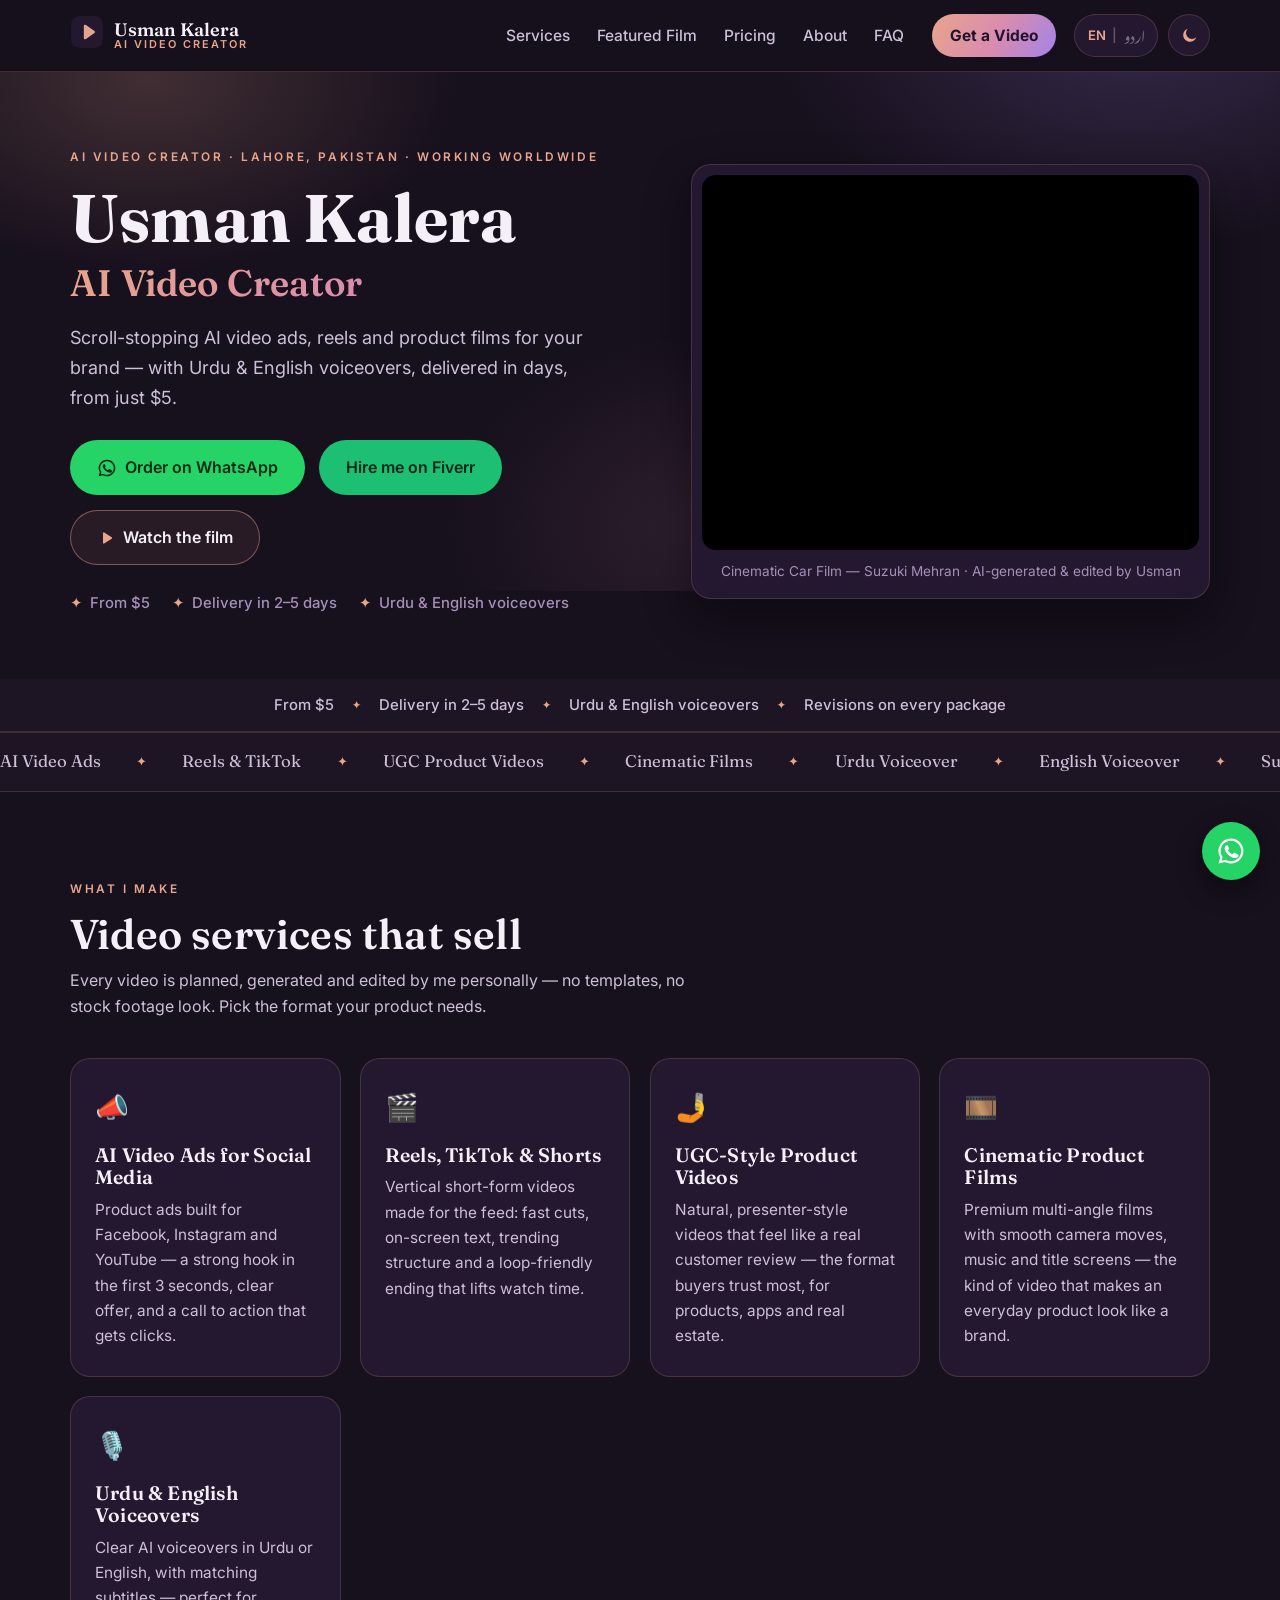
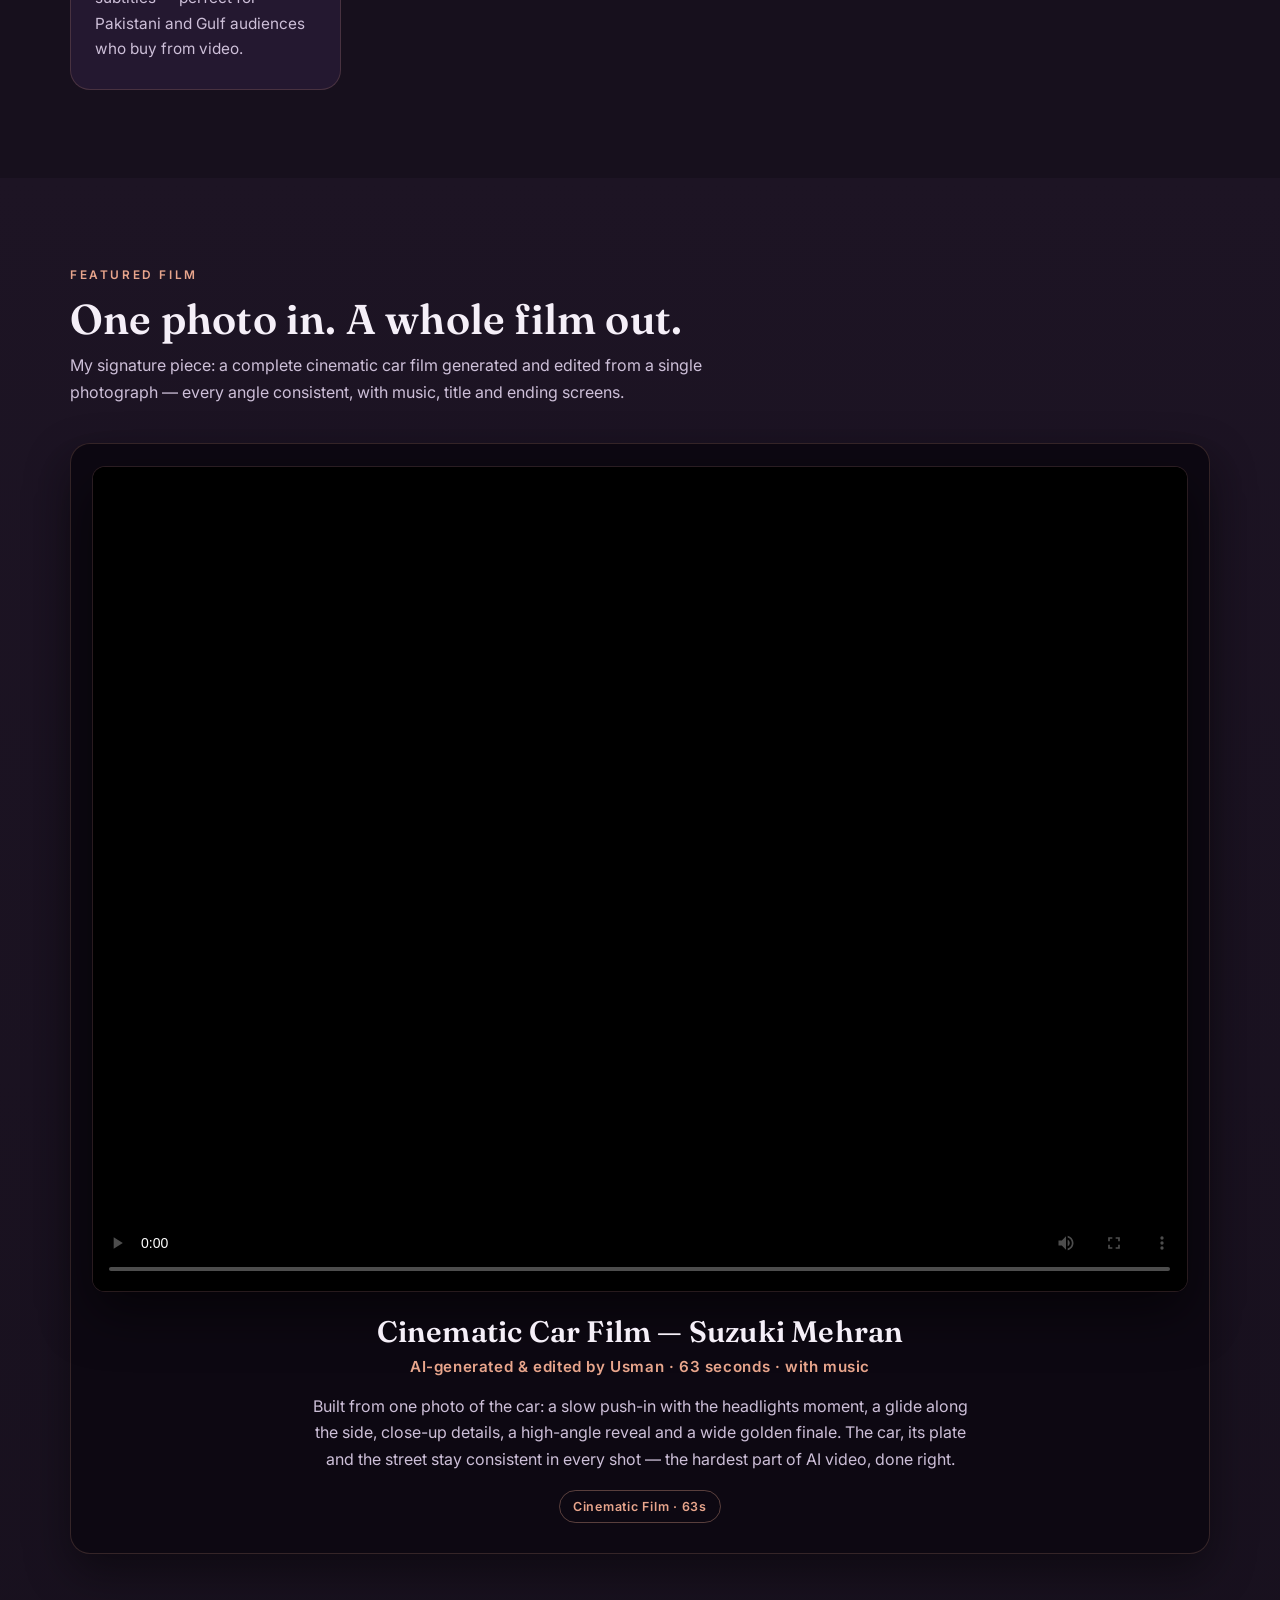
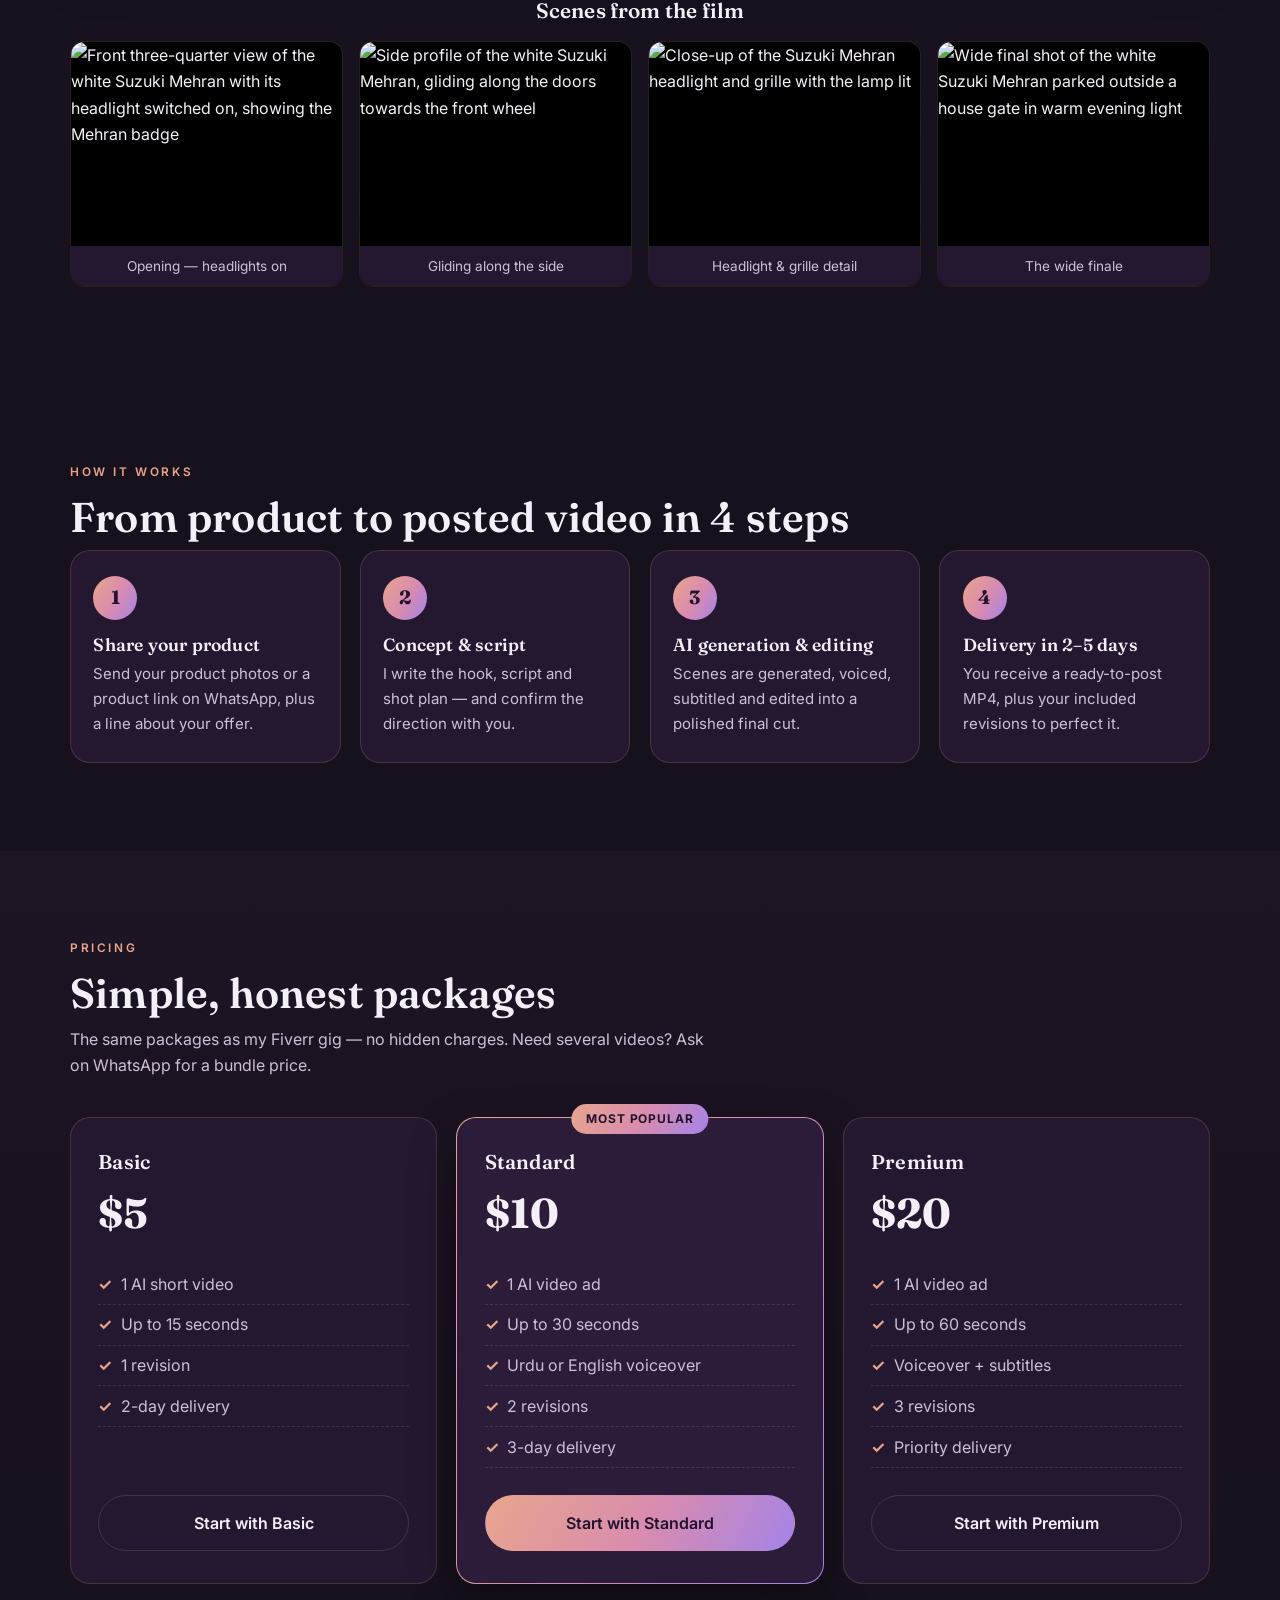
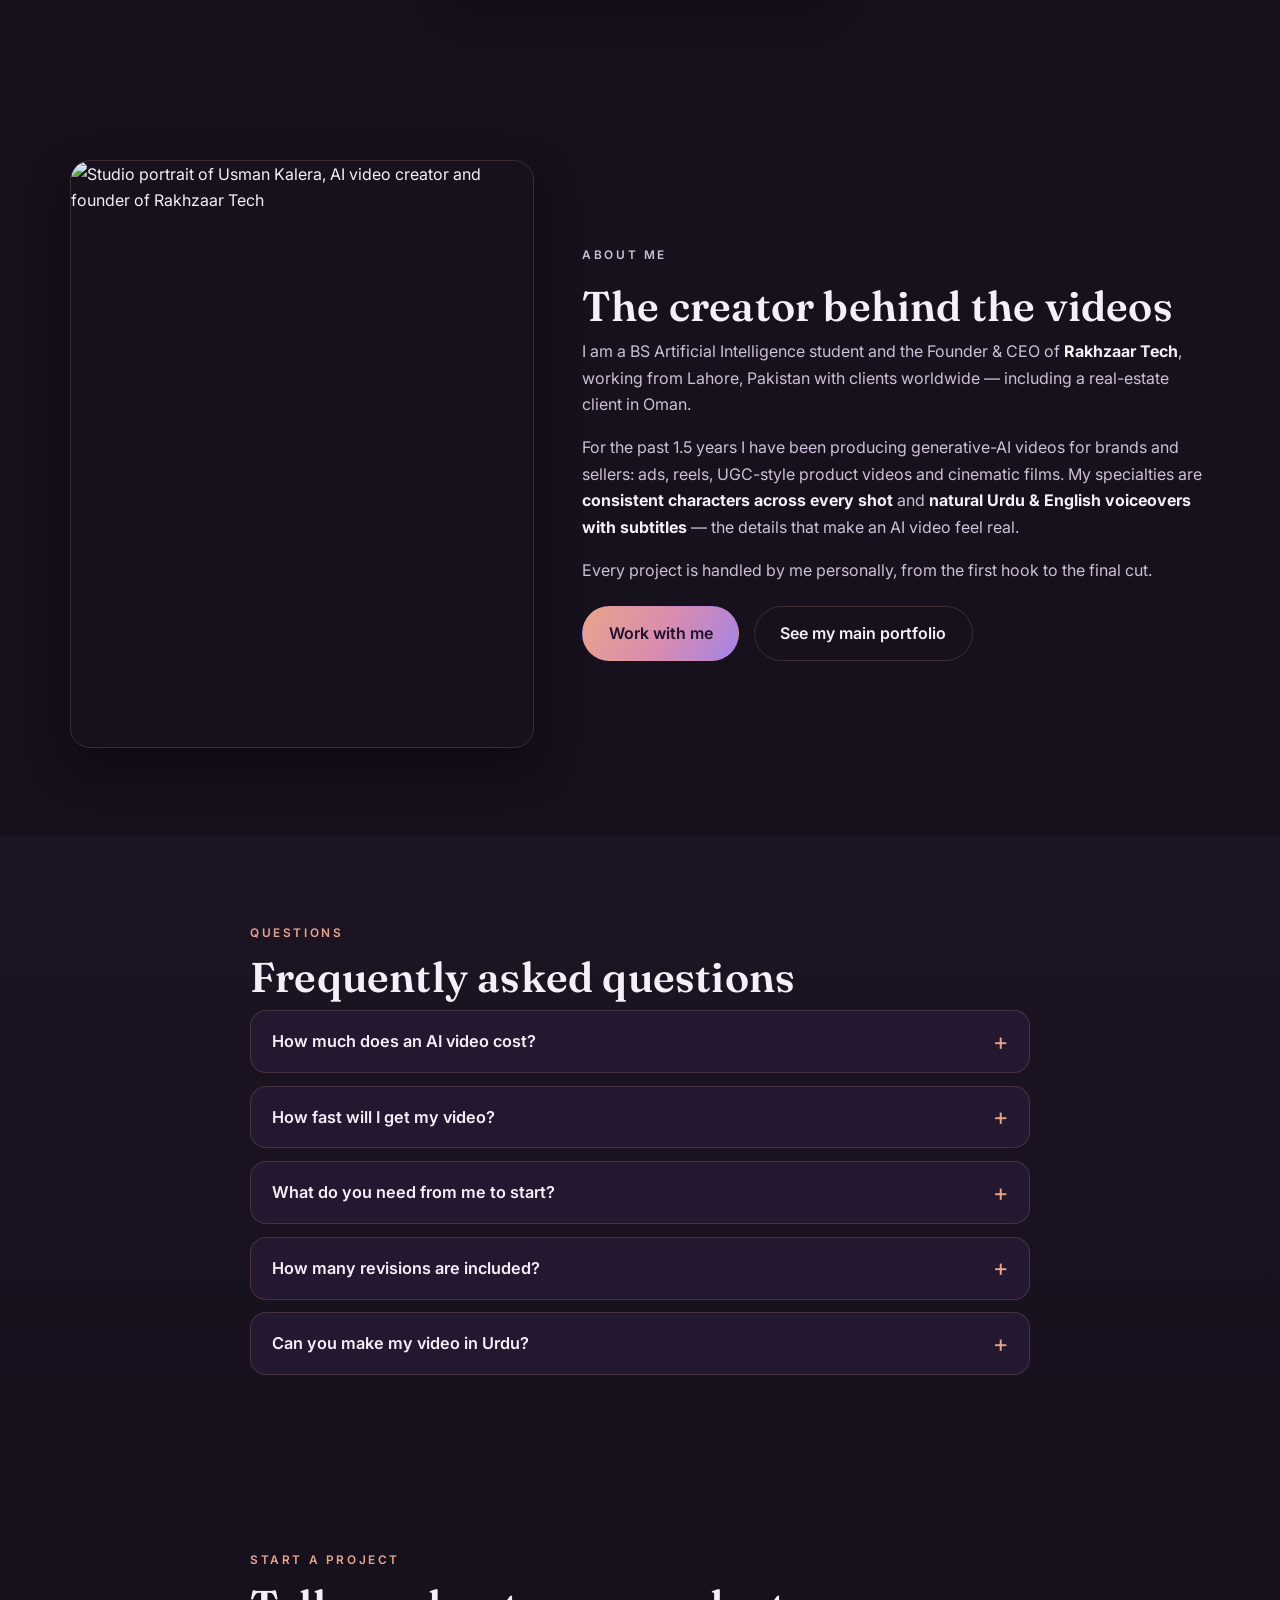
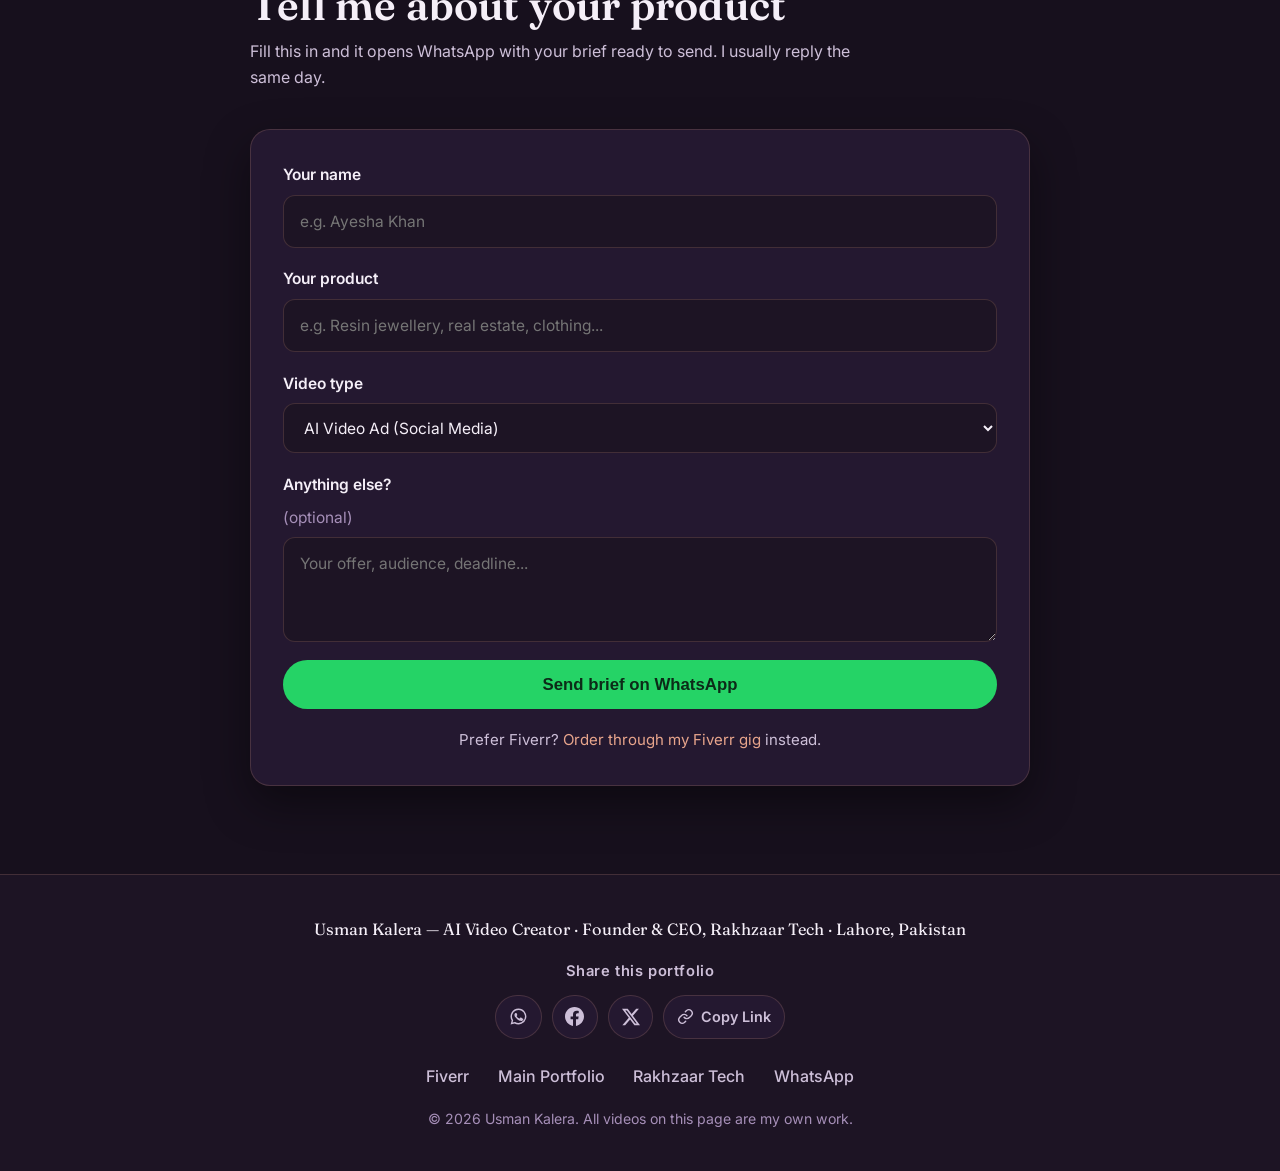
==== index.html @ 188058d2 "Upgrade: Urdu toggle, light theme, lightbox, WebP, share row" ====
<!DOCTYPE html>
<html lang="en">
<head>
<meta charset="UTF-8">
<meta name="viewport" content="width=device-width, initial-scale=1.0">
<title>Usman Kalera — AI Video Creator | AI Video Ads, Reels &amp; UGC</title>
<meta name="description" content="AI video ads, reels &amp; UGC videos by Usman Kalera — cinematic product films with Urdu &amp; English voiceovers and subtitles. From $5, delivered in 2–5 days.">
<meta name="keywords" content="AI video creator, AI video ads, AI reels, TikTok video ads, UGC product videos, cinematic product film, Urdu voiceover, English voiceover, AI video editor, Fiverr AI video, Usman Kalera, Rakhzaar Tech">
<meta name="author" content="Usman Kalera">
<meta name="robots" content="index, follow">
<link rel="canonical" href="https://usmankalera-dev.github.io/ai-video-creator/">
<link rel="alternate" hreflang="en" href="https://usmankalera-dev.github.io/ai-video-creator/">
<link rel="alternate" hreflang="ur" href="https://usmankalera-dev.github.io/ai-video-creator/">
<link rel="alternate" hreflang="x-default" href="https://usmankalera-dev.github.io/ai-video-creator/">
<meta name="theme-color" id="themeColor" content="#17101d">
<link rel="icon" type="image/svg+xml" href="favicon.svg">
<!-- Open Graph -->
<meta property="og:type" content="website">
<meta property="og:site_name" content="Usman Kalera — AI Video Creator">
<meta property="og:title" content="Usman Kalera — AI Video Creator | AI Video Ads, Reels &amp; UGC">
<meta property="og:description" content="Cinematic AI video ads, reels &amp; UGC product videos with Urdu &amp; English voiceovers. From $5, delivered in 2–5 days.">
<meta property="og:url" content="https://usmankalera-dev.github.io/ai-video-creator/">
<meta property="og:image" content="https://usmankalera-dev.github.io/ai-video-creator/assets/images/og-image.jpg">
<meta property="og:image:width" content="1200">
<meta property="og:image:height" content="630">
<meta property="og:image:alt" content="White Suzuki Mehran with headlights on — still from a cinematic AI car film by Usman Kalera">
<!-- Twitter -->
<meta name="twitter:card" content="summary_large_image">
<meta name="twitter:title" content="Usman Kalera — AI Video Creator | AI Video Ads, Reels &amp; UGC">
<meta name="twitter:description" content="Cinematic AI video ads, reels &amp; UGC product videos with Urdu &amp; English voiceovers. From $5, delivered in 2–5 days.">
<meta name="twitter:image" content="https://usmankalera-dev.github.io/ai-video-creator/assets/images/og-image.jpg">
<meta name="twitter:image:alt" content="White Suzuki Mehran with headlights on — still from a cinematic AI car film by Usman Kalera">
<!-- Fonts -->
<link rel="preconnect" href="https://fonts.googleapis.com">
<link rel="preconnect" href="https://fonts.gstatic.com" crossorigin>
<link href="https://fonts.googleapis.com/css2?family=Fraunces:opsz,wght@9..144,500;9..144,600;9..144,700&family=Inter:wght@400;500;600;700&family=Noto+Nastaliq+Urdu:wght@400;500;600;700&display=swap" rel="stylesheet">
<link rel="stylesheet" href="style.css">
<script>(function(){try{var t=localStorage.getItem('uk-theme');if(t)document.documentElement.setAttribute('data-theme',t);var l=localStorage.getItem('uk-lang');if(l==='ur'){document.documentElement.setAttribute('lang','ur');document.documentElement.setAttribute('dir','rtl');}}catch(e){}})();</script>
<script type="application/ld+json">
{
  "@context": "https://schema.org",
  "@graph": [
    {
      "@type": "Person",
      "@id": "https://usmankalera-dev.github.io/ai-video-creator/#person",
      "name": "Usman Kalera",
      "jobTitle": "AI Video Creator",
      "url": "https://usmankalera-dev.github.io/ai-video-creator/",
      "image": "https://usmankalera-dev.github.io/ai-video-creator/assets/images/usman-kalera.jpg",
      "description": "AI video creator and Founder & CEO of Rakhzaar Tech, based in Lahore, Pakistan. Creates AI video ads, reels, UGC product videos and cinematic product films with Urdu and English voiceovers.",
      "address": { "@type": "PostalAddress", "addressLocality": "Lahore", "addressCountry": "PK" },
      "sameAs": [
        "https://www.fiverr.com/usman0_kalera",
        "https://usmankalera-dev.github.io/portfolio/"
      ]
    },
    {
      "@type": "ProfessionalService",
      "@id": "https://usmankalera-dev.github.io/ai-video-creator/#service",
      "name": "Usman Kalera — AI Video Creator",
      "url": "https://usmankalera-dev.github.io/ai-video-creator/",
      "image": "https://usmankalera-dev.github.io/ai-video-creator/assets/images/og-image.jpg",
      "priceRange": "$5 - $20",
      "telephone": "+92-318-7579301",
      "founder": { "@id": "https://usmankalera-dev.github.io/ai-video-creator/#person" },
      "address": { "@type": "PostalAddress", "addressLocality": "Lahore", "addressCountry": "PK" },
      "areaServed": "Worldwide",
      "makesOffer": [
        {
          "@type": "Offer",
          "name": "Basic — AI Short Video (up to 15s)",
          "price": "5",
          "priceCurrency": "USD",
          "description": "1 AI short video up to 15 seconds, 1 revision, 2-day delivery.",
          "itemOffered": { "@type": "Service", "name": "AI Short Video" }
        },
        {
          "@type": "Offer",
          "name": "Standard — AI Video Ad (up to 30s)",
          "price": "10",
          "priceCurrency": "USD",
          "description": "1 AI video ad up to 30 seconds with Urdu or English voiceover, 2 revisions, 3-day delivery.",
          "itemOffered": { "@type": "Service", "name": "AI Video Ad" }
        },
        {
          "@type": "Offer",
          "name": "Premium — AI Video Ad (up to 60s)",
          "price": "20",
          "priceCurrency": "USD",
          "description": "1 AI video ad up to 60 seconds with voiceover and subtitles, 3 revisions, priority delivery.",
          "itemOffered": { "@type": "Service", "name": "AI Video Ad with Subtitles" }
        }
      ]
    },
    {
      "@type": "FAQPage",
      "@id": "https://usmankalera-dev.github.io/ai-video-creator/#faq",
      "mainEntity": [
        {
          "@type": "Question",
          "name": "How much does an AI video cost?",
          "acceptedAnswer": { "@type": "Answer", "text": "Prices start at $5 for a Basic short video (up to 15s). The Standard package is $10 for a video ad up to 30s with voiceover, and Premium is $20 for up to 60s with voiceover and subtitles. For longer or multiple videos, message me on WhatsApp for a custom quote." }
        },
        {
          "@type": "Question",
          "name": "How fast will I get my video?",
          "acceptedAnswer": { "@type": "Answer", "text": "Delivery takes 2–5 days depending on the package: Basic in 2 days, Standard in 3 days, and Premium with priority delivery. If you have an urgent launch date, tell me on WhatsApp and I will confirm what is possible before you order." }
        },
        {
          "@type": "Question",
          "name": "What do you need from me to start?",
          "acceptedAnswer": { "@type": "Answer", "text": "Just your product photos or a link to your product page, your logo if you have one, and a few lines about your offer and who the video is for. I handle the concept, script, voiceover and editing — you simply review and approve." }
        },
        {
          "@type": "Question",
          "name": "How many revisions are included?",
          "acceptedAnswer": { "@type": "Answer", "text": "Basic includes 1 revision, Standard includes 2 revisions and Premium includes 3 revisions. Revisions cover tweaks to visuals, on-screen text and voiceover so the final video matches your brand." }
        },
        {
          "@type": "Question",
          "name": "Can you make my video in Urdu?",
          "acceptedAnswer": { "@type": "Answer", "text": "Yes. I produce AI voiceovers in both Urdu and English, and Premium videos include subtitles. Many of my clients sell in Pakistan and the Gulf, so Urdu voiceover with English subtitles is one of my most requested combinations." }
        }
      ]
    },
    {
      "@type": "VideoObject",
      "@id": "https://usmankalera-dev.github.io/ai-video-creator/#film-video",
      "name": "Cinematic Car Film — Suzuki Mehran",
      "description": "A 63-second cinematic car film generated and edited by Usman Kalera from a single photo of a white Suzuki Mehran: consistent multi-angle shots, a headlights sequence, music, and title and ending screens.",
      "thumbnailUrl": "https://usmankalera-dev.github.io/ai-video-creator/assets/images/poster-mehran.jpg",
      "contentUrl": "https://usmankalera-dev.github.io/ai-video-creator/assets/videos/mehran-cinematic.mp4",
      "uploadDate": "2026-10-23",
      "duration": "PT1M3S",
      "inLanguage": "en",
      "creator": { "@id": "https://usmankalera-dev.github.io/ai-video-creator/#person" }
    }
  ]
}
</script>
</head>
<body>
<header class="site-header">
  <div class="container header-inner">
    <a class="brand" href="#top" aria-label="Usman Kalera — AI Video Creator, back to top" data-i18n-aria="brand_label">
      <span class="brand-mark" aria-hidden="true">
        <svg viewBox="0 0 64 64" width="34" height="34" aria-hidden="true"><rect x="2" y="2" width="60" height="60" rx="16" fill="#241830"/><path d="M26 20.5v23c0 1.8 2 2.9 3.5 2L46 34a2.4 2.4 0 0 0 0-4L29.5 18.5c-1.5-.9-3.5.2-3.5 2z" fill="#e0a58f"/></svg>
      </span>
      <span class="brand-text">Usman Kalera<small data-i18n="brand_role">AI Video Creator</small></span>
    </a>
    <div class="header-right">
      <nav class="site-nav" id="siteNav" aria-label="Main navigation" data-i18n-aria="nav_main_label">
        <a href="#services" data-i18n="nav_services">Services</a>
        <a href="#film" data-i18n="nav_film">Featured Film</a>
        <a href="#pricing" data-i18n="nav_pricing">Pricing</a>
        <a href="#about" data-i18n="nav_about">About</a>
        <a href="#faq" data-i18n="nav_faq">FAQ</a>
        <a class="nav-cta" href="#contact" data-i18n="nav_cta">Get a Video</a>
      </nav>
      <div class="hdr-actions">
        <button class="lang-toggle" id="langToggle" type="button" aria-label="Switch language / زبان تبدیل کریں">
          <span class="lang-opt is-active" data-lang-opt="en">EN</span><span class="lang-sep" aria-hidden="true">|</span><span class="lang-opt" data-lang-opt="ur">اردو</span>
        </button>
        <button class="theme-toggle" id="themeToggle" type="button" aria-label="Switch to light theme">
          <svg class="icon-moon" viewBox="0 0 24 24" width="19" height="19" aria-hidden="true" fill="currentColor"><path d="M20.6 14.2A8.5 8.5 0 1 1 9.8 3.4a7 7 0 1 0 10.8 10.8z"/></svg>
          <svg class="icon-sun" viewBox="0 0 24 24" width="19" height="19" aria-hidden="true" fill="none" stroke="currentColor" stroke-width="2" stroke-linecap="round"><circle cx="12" cy="12" r="4" fill="currentColor" stroke="none"/><path d="M12 2v2m0 16v2M2 12h2m16 0h2M4.9 4.9l1.4 1.4m11.4 11.4 1.4 1.4m0-14.2-1.4 1.4M6.3 17.7l-1.4 1.4"/></svg>
        </button>
      </div>
      <button class="nav-toggle" id="navToggle" aria-label="Open menu" aria-expanded="false" aria-controls="siteNav">
        <span></span><span></span><span></span>
      </button>
    </div>
  </div>
</header>

<main id="top">
  <!-- ============ HERO ============ -->
  <section class="hero">
    <div class="hero-glow" aria-hidden="true"></div>
    <div class="container hero-grid">
      <div class="hero-copy reveal">
        <p class="eyebrow" data-i18n="hero_eyebrow">AI Video Creator · Lahore, Pakistan · Working Worldwide</p>
        <h1>Usman Kalera <span class="h1-sub" data-i18n="hero_role">AI Video Creator</span></h1>
        <p class="value-prop" data-i18n="hero_prop">Scroll-stopping AI video ads, reels and product films for your brand — with Urdu &amp; English voiceovers, delivered in days, from just $5.</p>
        <div class="hero-ctas">
          <a class="btn btn-whatsapp" href="https://wa.me/923187579301?text=Hi%20Usman%2C%20I%20want%20an%20AI%20video%20for%20my%20product..." target="_blank" rel="noopener">
            <svg viewBox="0 0 24 24" width="20" height="20" aria-hidden="true" fill="currentColor"><path d="M12 2a10 10 0 0 0-8.6 15.1L2 22l5-1.3A10 10 0 1 0 12 2zm0 18.2a8.2 8.2 0 0 1-4.2-1.1l-.3-.2-3 .8.8-2.9-.2-.3A8.2 8.2 0 1 1 12 20.2zm4.6-6.1c-.3-.1-1.5-.7-1.7-.8-.2-.1-.4-.1-.6.1l-.8 1c-.1.2-.3.2-.5.1a6.7 6.7 0 0 1-3.3-2.9c-.3-.4 0-.5.2-.7l.5-.6c.1-.2.1-.4 0-.5l-.8-1.9c-.2-.5-.4-.4-.6-.4h-.5c-.2 0-.5.1-.7.3-.2.3-.9.9-.9 2.2s.9 2.5 1.1 2.7c.1.2 1.9 3 4.7 4.2.7.3 1.2.5 1.6.6.7.2 1.3.2 1.8.1.5-.1 1.5-.6 1.8-1.2.2-.6.2-1.1.1-1.2 0-.1-.2-.2-.5-.3z"/></svg>
            <span data-i18n="btn_whatsapp">Order on WhatsApp</span>
          </a>
          <a class="btn btn-fiverr" href="https://www.fiverr.com/usman0_kalera" target="_blank" rel="noopener" data-i18n="btn_fiverr">Hire me on Fiverr</a>
          <a class="btn btn-watch" href="#film">
            <svg viewBox="0 0 24 24" width="18" height="18" aria-hidden="true" fill="currentColor"><path d="M8 5.5v13c0 .8.9 1.3 1.6.9l10-6.5c.6-.4.6-1.4 0-1.8l-10-6.5c-.7-.4-1.6.1-1.6.9z"/></svg>
            <span data-i18n="btn_watch">Watch the film</span>
          </a>
        </div>
        <ul class="hero-points">
          <li data-i18n="hero_point1">From $5</li>
          <li data-i18n="hero_point2">Delivery in 2–5 days</li>
          <li data-i18n="hero_point3">Urdu &amp; English voiceovers</li>
        </ul>
      </div>
      <figure class="hero-media reveal">
        <video class="hero-video" autoplay muted loop playsinline preload="metadata"
               poster="assets/images/poster-mehran.jpg"
               src="assets/videos/mehran-cinematic.mp4"
               aria-label="Cinematic AI film of a white Suzuki Mehran by Usman Kalera" data-i18n-aria="hero_video_label"></video>
        <figcaption data-i18n="hero_caption">Cinematic Car Film — Suzuki Mehran · AI-generated &amp; edited by Usman</figcaption>
      </figure>
    </div>
  </section>

  <!-- ============ TRUST STRIP ============ -->
  <div class="trust-strip" aria-label="Good to know" data-i18n-aria="trust_label">
    <div class="container trust-inner">
      <span data-i18n="trust_1">From $5</span><span class="dot" aria-hidden="true">✦</span>
      <span data-i18n="trust_2">Delivery in 2–5 days</span><span class="dot" aria-hidden="true">✦</span>
      <span data-i18n="trust_3">Urdu &amp; English voiceovers</span><span class="dot" aria-hidden="true">✦</span>
      <span data-i18n="trust_4">Revisions on every package</span>
    </div>
  </div>

  <!-- ============ MARQUEE ============ -->
  <div class="marquee" aria-label="Skills" data-i18n-aria="marquee_label">
    <div class="marquee-track">
      <span data-i18n="mq_ads">AI Video Ads</span><span class="dot" aria-hidden="true">✦</span>
      <span data-i18n="mq_reels">Reels &amp; TikTok</span><span class="dot" aria-hidden="true">✦</span>
      <span data-i18n="mq_ugc">UGC Product Videos</span><span class="dot" aria-hidden="true">✦</span>
      <span data-i18n="mq_films">Cinematic Films</span><span class="dot" aria-hidden="true">✦</span>
      <span data-i18n="mq_urdu">Urdu Voiceover</span><span class="dot" aria-hidden="true">✦</span>
      <span data-i18n="mq_english">English Voiceover</span><span class="dot" aria-hidden="true">✦</span>
      <span data-i18n="mq_subs">Subtitles</span><span class="dot" aria-hidden="true">✦</span>
      <span data-i18n="mq_chars">Consistent Characters</span><span class="dot" aria-hidden="true">✦</span>
      <span aria-hidden="true">AI Video Ads</span><span class="dot" aria-hidden="true">✦</span>
      <span aria-hidden="true">Reels &amp; TikTok</span><span class="dot" aria-hidden="true">✦</span>
      <span aria-hidden="true">UGC Product Videos</span><span class="dot" aria-hidden="true">✦</span>
      <span aria-hidden="true">Cinematic Films</span><span class="dot" aria-hidden="true">✦</span>
      <span aria-hidden="true">Urdu Voiceover</span><span class="dot" aria-hidden="true">✦</span>
      <span aria-hidden="true">English Voiceover</span><span class="dot" aria-hidden="true">✦</span>
      <span aria-hidden="true">Subtitles</span><span class="dot" aria-hidden="true">✦</span>
      <span aria-hidden="true">Consistent Characters</span><span class="dot" aria-hidden="true">✦</span>
    </div>
  </div>

  <!-- ============ SERVICES ============ -->
  <section class="section" id="services">
    <div class="container">
      <p class="eyebrow reveal" data-i18n="svc_eyebrow">What I make</p>
      <h2 class="reveal" data-i18n="svc_h2">Video services that sell</h2>
      <p class="section-lead reveal" data-i18n="svc_lead">Every video is planned, generated and edited by me personally — no templates, no stock footage look. Pick the format your product needs.</p>
      <div class="cards services-grid">
        <article class="card reveal">
          <div class="card-icon" aria-hidden="true">📣</div>
          <h3 data-i18n="svc1_t">AI Video Ads for Social Media</h3>
          <p data-i18n="svc1_p">Product ads built for Facebook, Instagram and YouTube — a strong hook in the first 3 seconds, clear offer, and a call to action that gets clicks.</p>
        </article>
        <article class="card reveal">
          <div class="card-icon" aria-hidden="true">🎬</div>
          <h3 data-i18n="svc2_t">Reels, TikTok &amp; Shorts</h3>
          <p data-i18n="svc2_p">Vertical short-form videos made for the feed: fast cuts, on-screen text, trending structure and a loop-friendly ending that lifts watch time.</p>
        </article>
        <article class="card reveal">
          <div class="card-icon" aria-hidden="true">🤳</div>
          <h3 data-i18n="svc3_t">UGC-Style Product Videos</h3>
          <p data-i18n="svc3_p">Natural, presenter-style videos that feel like a real customer review — the format buyers trust most, for products, apps and real estate.</p>
        </article>
        <article class="card reveal">
          <div class="card-icon" aria-hidden="true">🎞️</div>
          <h3 data-i18n="svc4_t">Cinematic Product Films</h3>
          <p data-i18n="svc4_p">Premium multi-angle films with smooth camera moves, music and title screens — the kind of video that makes an everyday product look like a brand.</p>
        </article>
        <article class="card reveal">
          <div class="card-icon" aria-hidden="true">🎙️</div>
          <h3 data-i18n="svc5_t">Urdu &amp; English Voiceovers</h3>
          <p data-i18n="svc5_p">Clear AI voiceovers in Urdu or English, with matching subtitles — perfect for Pakistani and Gulf audiences who buy from video.</p>
        </article>
      </div>
    </div>
  </section>

  <!-- ============ FEATURED FILM ============ -->
  <section class="section section-alt" id="film">
    <div class="container">
      <p class="eyebrow reveal" data-i18n="film_eyebrow">Featured film</p>
      <h2 class="reveal" data-i18n="film_h2">One photo in. A whole film out.</h2>
      <p class="section-lead reveal" data-i18n="film_lead">My signature piece: a complete cinematic car film generated and edited from a single photograph — every angle consistent, with music, title and ending screens.</p>

      <article class="film-card reveal">
        <div class="film-player">
          <video class="film-video" preload="metadata" playsinline controls
                 poster="assets/images/poster-mehran.jpg"
                 src="assets/videos/mehran-cinematic.mp4"
                 aria-label="Cinematic car film of a Suzuki Mehran, 63 seconds" data-i18n-aria="film_video_label"></video>
        </div>
        <div class="film-meta">
          <h3 data-i18n="film_title">Cinematic Car Film — Suzuki Mehran</h3>
          <p class="film-caption" data-i18n="film_caption">AI-generated &amp; edited by Usman · 63 seconds · with music</p>
          <p data-i18n="film_desc">Built from one photo of the car: a slow push-in with the headlights moment, a glide along the side, close-up details, a high-angle reveal and a wide golden finale. The car, its plate and the street stay consistent in every shot — the hardest part of AI video, done right.</p>
          <span class="tag" data-i18n="film_tag">Cinematic Film · 63s</span>
        </div>
      </article>

      <h3 class="strip-title reveal" data-i18n="strip_title">Scenes from the film</h3>
      <div class="film-strip reveal">
        <figure class="strip-item" tabindex="0" role="button" data-index="0" aria-haspopup="dialog">
          <picture><source srcset="assets/images/strip-1.webp" type="image/webp"><img src="assets/images/strip-1.jpg" alt="Front three-quarter view of the white Suzuki Mehran with its headlight switched on, showing the Mehran badge" data-i18n-alt="strip_alt1" loading="lazy" width="1104" height="832"></picture>
          <figcaption data-i18n="strip_cap1">Opening — headlights on</figcaption>
        </figure>
        <figure class="strip-item" tabindex="0" role="button" data-index="1" aria-haspopup="dialog">
          <picture><source srcset="assets/images/strip-2.webp" type="image/webp"><img src="assets/images/strip-2.jpg" alt="Side profile of the white Suzuki Mehran, gliding along the doors towards the front wheel" data-i18n-alt="strip_alt2" loading="lazy" width="1104" height="832"></picture>
          <figcaption data-i18n="strip_cap2">Gliding along the side</figcaption>
        </figure>
        <figure class="strip-item" tabindex="0" role="button" data-index="2" aria-haspopup="dialog">
          <picture><source srcset="assets/images/strip-3.webp" type="image/webp"><img src="assets/images/strip-3.jpg" alt="Close-up of the Suzuki Mehran headlight and grille with the lamp lit" data-i18n-alt="strip_alt3" loading="lazy" width="1104" height="832"></picture>
          <figcaption data-i18n="strip_cap3">Headlight &amp; grille detail</figcaption>
        </figure>
        <figure class="strip-item" tabindex="0" role="button" data-index="3" aria-haspopup="dialog">
          <picture><source srcset="assets/images/strip-4.webp" type="image/webp"><img src="assets/images/strip-4.jpg" alt="Wide final shot of the white Suzuki Mehran parked outside a house gate in warm evening light" data-i18n-alt="strip_alt4" loading="lazy" width="1104" height="832"></picture>
          <figcaption data-i18n="strip_cap4">The wide finale</figcaption>
        </figure>
      </div>
    </div>
  </section>

  <!-- ============ PROCESS ============ -->
  <section class="section" id="process">
    <div class="container">
      <p class="eyebrow reveal" data-i18n="proc_eyebrow">How it works</p>
      <h2 class="reveal" data-i18n="proc_h2">From product to posted video in 4 steps</h2>
      <ol class="process-grid">
        <li class="process-step reveal">
          <span class="step-num" aria-hidden="true">1</span>
          <h3 data-i18n="proc1_t">Share your product</h3>
          <p data-i18n="proc1_p">Send your product photos or a product link on WhatsApp, plus a line about your offer.</p>
        </li>
        <li class="process-step reveal">
          <span class="step-num" aria-hidden="true">2</span>
          <h3 data-i18n="proc2_t">Concept &amp; script</h3>
          <p data-i18n="proc2_p">I write the hook, script and shot plan — and confirm the direction with you.</p>
        </li>
        <li class="process-step reveal">
          <span class="step-num" aria-hidden="true">3</span>
          <h3 data-i18n="proc3_t">AI generation &amp; editing</h3>
          <p data-i18n="proc3_p">Scenes are generated, voiced, subtitled and edited into a polished final cut.</p>
        </li>
        <li class="process-step reveal">
          <span class="step-num" aria-hidden="true">4</span>
          <h3 data-i18n="proc4_t">Delivery in 2–5 days</h3>
          <p data-i18n="proc4_p">You receive a ready-to-post MP4, plus your included revisions to perfect it.</p>
        </li>
      </ol>
    </div>
  </section>

  <!-- ============ PRICING ============ -->
  <section class="section section-alt" id="pricing">
    <div class="container">
      <p class="eyebrow reveal" data-i18n="price_eyebrow">Pricing</p>
      <h2 class="reveal" data-i18n="price_h2">Simple, honest packages</h2>
      <p class="section-lead reveal" data-i18n="price_lead">The same packages as my Fiverr gig — no hidden charges. Need several videos? Ask on WhatsApp for a bundle price.</p>
      <div class="pricing-grid">
        <article class="price-card reveal">
          <h3 data-i18n="price_basic_name">Basic</h3>
          <p class="price">$5</p>
          <ul>
            <li data-i18n="li_short">1 AI short video</li>
            <li data-i18n="li_15">Up to 15 seconds</li>
            <li data-i18n="li_rev1">1 revision</li>
            <li data-i18n="li_del2">2-day delivery</li>
          </ul>
          <a class="btn btn-ghost" href="https://wa.me/923187579301?text=Hi%20Usman%2C%20I%20want%20the%20Basic%20package%20(%245)%20for%20an%20AI%20short%20video." target="_blank" rel="noopener" data-i18n="price_btn_basic">Start with Basic</a>
        </article>
        <article class="price-card featured reveal">
          <p class="badge" data-i18n="price_badge">Most Popular</p>
          <h3 data-i18n="price_standard_name">Standard</h3>
          <p class="price">$10</p>
          <ul>
            <li data-i18n="li_ad">1 AI video ad</li>
            <li data-i18n="li_30">Up to 30 seconds</li>
            <li data-i18n="li_vo">Urdu or English voiceover</li>
            <li data-i18n="li_rev2">2 revisions</li>
            <li data-i18n="li_del3">3-day delivery</li>
          </ul>
          <a class="btn btn-primary" href="https://wa.me/923187579301?text=Hi%20Usman%2C%20I%20want%20the%20Standard%20package%20(%2410)%20for%20an%20AI%20video%20ad." target="_blank" rel="noopener" data-i18n="price_btn_standard">Start with Standard</a>
        </article>
        <article class="price-card reveal">
          <h3 data-i18n="price_premium_name">Premium</h3>
          <p class="price">$20</p>
          <ul>
            <li data-i18n="li_ad">1 AI video ad</li>
            <li data-i18n="li_60">Up to 60 seconds</li>
            <li data-i18n="li_vo_sub">Voiceover + subtitles</li>
            <li data-i18n="li_rev3">3 revisions</li>
            <li data-i18n="li_del_pri">Priority delivery</li>
          </ul>
          <a class="btn btn-ghost" href="https://wa.me/923187579301?text=Hi%20Usman%2C%20I%20want%20the%20Premium%20package%20(%2420)%20for%20an%20AI%20video%20ad." target="_blank" rel="noopener" data-i18n="price_btn_premium">Start with Premium</a>
        </article>
      </div>
    </div>
  </section>

  <!-- ============ ABOUT ============ -->
  <section class="section" id="about">
    <div class="container about-grid">
      <figure class="about-photo reveal">
        <picture><source srcset="assets/images/usman-kalera.webp" type="image/webp"><img src="assets/images/usman-kalera.jpg" alt="Studio portrait of Usman Kalera, AI video creator and founder of Rakhzaar Tech" data-i18n-alt="about_img_alt" loading="lazy" width="1114" height="1411"></picture>
      </figure>
      <div class="about-copy reveal">
        <p class="eyebrow" data-i18n="about_eyebrow">About me</p>
        <h2 data-i18n="about_h2">The creator behind the videos</h2>
        <p data-i18n="about_p1">I am a BS Artificial Intelligence student and the Founder &amp; CEO of <strong>Rakhzaar Tech</strong>, working from Lahore, Pakistan with clients worldwide — including a real-estate client in Oman.</p>
        <p data-i18n="about_p2">For the past 1.5 years I have been producing generative-AI videos for brands and sellers: ads, reels, UGC-style product videos and cinematic films. My specialties are <strong>consistent characters across every shot</strong> and <strong>natural Urdu &amp; English voiceovers with subtitles</strong> — the details that make an AI video feel real.</p>
        <p data-i18n="about_p3">Every project is handled by me personally, from the first hook to the final cut.</p>
        <div class="about-ctas">
          <a class="btn btn-primary" href="#contact" data-i18n="about_btn1">Work with me</a>
          <a class="btn btn-ghost" href="https://usmankalera-dev.github.io/portfolio/" target="_blank" rel="noopener" data-i18n="about_btn2">See my main portfolio</a>
        </div>
      </div>
    </div>
  </section>

  <!-- ============ FAQ ============ -->
  <section class="section section-alt" id="faq">
    <div class="container narrow">
      <p class="eyebrow reveal" data-i18n="faq_eyebrow">Questions</p>
      <h2 class="reveal" data-i18n="faq_h2">Frequently asked questions</h2>
      <div class="faq-list">
        <div class="faq-item reveal">
          <h3 class="faq-q"><button class="faq-toggle" aria-expanded="false"><span data-i18n="faq_q1">How much does an AI video cost?</span><span class="faq-icon" aria-hidden="true">+</span></button></h3>
          <div class="faq-a" hidden>
            <p data-i18n="faq_a1">Prices start at $5 for a Basic short video (up to 15s). The Standard package is $10 for a video ad up to 30s with voiceover, and Premium is $20 for up to 60s with voiceover and subtitles. For longer or multiple videos, message me on WhatsApp for a custom quote.</p>
          </div>
        </div>
        <div class="faq-item reveal">
          <h3 class="faq-q"><button class="faq-toggle" aria-expanded="false"><span data-i18n="faq_q2">How fast will I get my video?</span><span class="faq-icon" aria-hidden="true">+</span></button></h3>
          <div class="faq-a" hidden>
            <p data-i18n="faq_a2">Delivery takes 2–5 days depending on the package: Basic in 2 days, Standard in 3 days, and Premium with priority delivery. If you have an urgent launch date, tell me on WhatsApp and I will confirm what is possible before you order.</p>
          </div>
        </div>
        <div class="faq-item reveal">
          <h3 class="faq-q"><button class="faq-toggle" aria-expanded="false"><span data-i18n="faq_q3">What do you need from me to start?</span><span class="faq-icon" aria-hidden="true">+</span></button></h3>
          <div class="faq-a" hidden>
            <p data-i18n="faq_a3">Just your product photos or a link to your product page, your logo if you have one, and a few lines about your offer and who the video is for. I handle the concept, script, voiceover and editing — you simply review and approve.</p>
          </div>
        </div>
        <div class="faq-item reveal">
          <h3 class="faq-q"><button class="faq-toggle" aria-expanded="false"><span data-i18n="faq_q4">How many revisions are included?</span><span class="faq-icon" aria-hidden="true">+</span></button></h3>
          <div class="faq-a" hidden>
            <p data-i18n="faq_a4">Basic includes 1 revision, Standard includes 2 revisions and Premium includes 3 revisions. Revisions cover tweaks to visuals, on-screen text and voiceover so the final video matches your brand.</p>
          </div>
        </div>
        <div class="faq-item reveal">
          <h3 class="faq-q"><button class="faq-toggle" aria-expanded="false"><span data-i18n="faq_q5">Can you make my video in Urdu?</span><span class="faq-icon" aria-hidden="true">+</span></button></h3>
          <div class="faq-a" hidden>
            <p data-i18n="faq_a5">Yes. I produce AI voiceovers in both Urdu and English, and Premium videos include subtitles. Many of my clients sell in Pakistan and the Gulf, so Urdu voiceover with English subtitles is one of my most requested combinations.</p>
          </div>
        </div>
      </div>
    </div>
  </section>

  <!-- ============ CONTACT ============ -->
  <section class="section" id="contact">
    <div class="container narrow">
      <p class="eyebrow reveal" data-i18n="contact_eyebrow">Start a project</p>
      <h2 class="reveal" data-i18n="contact_h2">Tell me about your product</h2>
      <p class="section-lead reveal" data-i18n="contact_lead">Fill this in and it opens WhatsApp with your brief ready to send. I usually reply the same day.</p>
      <form class="brief-form reveal" id="briefForm">
        <label>
          <span data-i18n="form_name">Your name</span>
          <input type="text" id="bfName" name="name" placeholder="e.g. Ayesha Khan" data-i18n-ph="form_name_ph" autocomplete="name">
        </label>
        <label>
          <span data-i18n="form_product">Your product</span>
          <input type="text" id="bfProduct" name="product" placeholder="e.g. Resin jewellery, real estate, clothing..." data-i18n-ph="form_product_ph" required>
        </label>
        <label>
          <span data-i18n="form_type">Video type</span>
          <select id="bfType" name="type">
            <option value="AI Video Ad (Social Media)" data-i18n="form_opt1">AI Video Ad (Social Media)</option>
            <option value="Reel / TikTok / Short" data-i18n="form_opt2">Reel / TikTok / Short</option>
            <option value="UGC-Style Product Video" data-i18n="form_opt3">UGC-Style Product Video</option>
            <option value="Cinematic Product Film" data-i18n="form_opt4">Cinematic Product Film</option>
            <option value="Not sure yet — advise me" data-i18n="form_opt5">Not sure yet — advise me</option>
          </select>
        </label>
        <label>
          <span data-i18n="form_extra">Anything else?</span> <span class="optional" data-i18n="form_optional">(optional)</span>
          <textarea id="bfMsg" name="message" rows="3" placeholder="Your offer, audience, deadline..." data-i18n-ph="form_msg_ph"></textarea>
        </label>
        <button type="submit" class="btn btn-whatsapp btn-big" data-i18n="form_submit">Send brief on WhatsApp</button>
        <p class="form-note"><span data-i18n="form_note_pre">Prefer Fiverr?</span> <a href="https://www.fiverr.com/usman0_kalera" target="_blank" rel="noopener" data-i18n="form_note_link">Order through my Fiverr gig</a><span data-i18n="form_note_suf"> instead.</span></p>
      </form>
    </div>
  </section>
</main>

<footer class="site-footer">
  <div class="container footer-inner">
    <p class="footer-brand" data-i18n="footer_brand">Usman Kalera — AI Video Creator · Founder &amp; CEO, Rakhzaar Tech · Lahore, Pakistan</p>
    <div class="share-row">
      <span class="share-label" data-i18n="share_label">Share this portfolio</span>
      <div class="share-btns">
        <a class="share-btn" href="https://wa.me/?text=Usman%20Kalera%20%E2%80%94%20AI%20Video%20Creator%3A%20AI%20video%20ads%2C%20reels%20%26%20cinematic%20product%20films%20from%20%245%20https%3A%2F%2Fusmankalera-dev.github.io%2Fai-video-creator%2F" target="_blank" rel="noopener" aria-label="Share on WhatsApp" data-i18n-aria="share_wa_label"><svg viewBox="0 0 24 24" width="19" height="19" aria-hidden="true" fill="currentColor"><path d="M12 2a10 10 0 0 0-8.6 15.1L2 22l5-1.3A10 10 0 1 0 12 2zm0 18.2a8.2 8.2 0 0 1-4.2-1.1l-.3-.2-3 .8.8-2.9-.2-.3A8.2 8.2 0 1 1 12 20.2zm4.6-6.1c-.3-.1-1.5-.7-1.7-.8-.2-.1-.4-.1-.6.1l-.8 1c-.1.2-.3.2-.5.1a6.7 6.7 0 0 1-3.3-2.9c-.3-.4 0-.5.2-.7l.5-.6c.1-.2.1-.4 0-.5l-.8-1.9c-.2-.5-.4-.4-.6-.4h-.5c-.2 0-.5.1-.7.3-.2.3-.9.9-.9 2.2s.9 2.5 1.1 2.7c.1.2 1.9 3 4.7 4.2.7.3 1.2.5 1.6.6.7.2 1.3.2 1.8.1.5-.1 1.5-.6 1.8-1.2.2-.6.2-1.1.1-1.2 0-.1-.2-.2-.5-.3z"/></svg></a>
        <a class="share-btn" href="https://www.facebook.com/sharer/sharer.php?u=https%3A%2F%2Fusmankalera-dev.github.io%2Fai-video-creator%2F" target="_blank" rel="noopener" aria-label="Share on Facebook" data-i18n-aria="share_fb_label"><svg viewBox="0 0 24 24" width="19" height="19" aria-hidden="true" fill="currentColor"><path d="M24 12.073c0-6.627-5.373-12-12-12s-12 5.373-12 12c0 5.99 4.388 10.954 10.125 11.854v-8.385H7.078v-3.47h3.047V9.43c0-3.007 1.792-4.669 4.533-4.669 1.312 0 2.686.235 2.686.235v2.953H15.83c-1.491 0-1.956.925-1.956 1.874v2.25h3.328l-.532 3.47h-2.796v8.385C19.612 23.027 24 18.062 24 12.073z"/></svg></a>
        <a class="share-btn" href="https://twitter.com/intent/tweet?url=https%3A%2F%2Fusmankalera-dev.github.io%2Fai-video-creator%2F&amp;text=Usman%20Kalera%20%E2%80%94%20AI%20Video%20Creator%3A%20AI%20video%20ads%2C%20reels%20%26%20cinematic%20product%20films%20from%20%245" target="_blank" rel="noopener" aria-label="Share on X" data-i18n-aria="share_x_label"><svg viewBox="0 0 24 24" width="18" height="18" aria-hidden="true" fill="currentColor"><path d="M18.901 1.153h3.68l-8.04 9.19L24 22.846h-7.406l-5.8-7.584-6.638 7.584H.474l8.6-9.83L0 1.154h7.594l5.243 6.932ZM17.61 20.644h2.039L6.486 3.24H4.298Z"/></svg></a>
        <button class="share-btn copy-btn" id="copyLink" type="button" aria-label="Copy portfolio link" data-i18n-aria="share_copy_label"><svg viewBox="0 0 24 24" width="17" height="17" aria-hidden="true" fill="none" stroke="currentColor" stroke-width="2" stroke-linecap="round" stroke-linejoin="round"><path d="M10 13a5 5 0 0 0 7.5.5l3-3a5 5 0 0 0-7-7l-1.7 1.7"/><path d="M14 11a5 5 0 0 0-7.5-.5l-3 3a5 5 0 0 0 7 7l1.7-1.7"/></svg><span class="copy-label" data-i18n="copy_link">Copy Link</span></button>
      </div>
    </div>
    <nav class="footer-links" aria-label="Footer" data-i18n-aria="footer_nav_label">
      <a href="https://www.fiverr.com/usman0_kalera" target="_blank" rel="noopener" data-i18n="foot_fiverr">Fiverr</a>
      <a href="https://usmankalera-dev.github.io/portfolio/" target="_blank" rel="noopener" data-i18n="foot_main">Main Portfolio</a>
      <a href="https://usmankalera-dev.github.io/rakhzaar-tech/" target="_blank" rel="noopener" data-i18n="foot_rakhzaar">Rakhzaar Tech</a>
      <a href="https://wa.me/923187579301" target="_blank" rel="noopener" data-i18n="foot_wa">WhatsApp</a>
    </nav>
    <p class="footer-copy">© <span id="year">2026</span> <span data-i18n="footer_rights">Usman Kalera. All videos on this page are my own work.</span></p>
  </div>
</footer>

<a class="wa-float" href="https://wa.me/923187579301?text=Hi%20Usman%2C%20I%20want%20an%20AI%20video%20for%20my%20product..." target="_blank" rel="noopener" aria-label="Chat on WhatsApp" data-i18n-aria="wa_float_label">
  <svg viewBox="0 0 24 24" width="30" height="30" aria-hidden="true" fill="currentColor"><path d="M12 2a10 10 0 0 0-8.6 15.1L2 22l5-1.3A10 10 0 1 0 12 2zm0 18.2a8.2 8.2 0 0 1-4.2-1.1l-.3-.2-3 .8.8-2.9-.2-.3A8.2 8.2 0 1 1 12 20.2zm4.6-6.1c-.3-.1-1.5-.7-1.7-.8-.2-.1-.4-.1-.6.1l-.8 1c-.1.2-.3.2-.5.1a6.7 6.7 0 0 1-3.3-2.9c-.3-.4 0-.5.2-.7l.5-.6c.1-.2.1-.4 0-.5l-.8-1.9c-.2-.5-.4-.4-.6-.4h-.5c-.2 0-.5.1-.7.3-.2.3-.9.9-.9 2.2s.9 2.5 1.1 2.7c.1.2 1.9 3 4.7 4.2.7.3 1.2.5 1.6.6.7.2 1.3.2 1.8.1.5-.1 1.5-.6 1.8-1.2.2-.6.2-1.1.1-1.2 0-.1-.2-.2-.5-.3z"/></svg>
</a>

<div class="lightbox" id="lightbox" hidden role="dialog" aria-modal="true" aria-label="Film scene viewer" data-i18n-aria="lb_label">
  <button class="lb-btn lb-close" id="lbClose" type="button" aria-label="Close" data-i18n-aria="lb_close">✕</button>
  <button class="lb-btn lb-prev" id="lbPrev" type="button" aria-label="Previous scene" data-i18n-aria="lb_prev">‹</button>
  <figure class="lb-figure">
    <img id="lbImg" alt="Film scene, enlarged view" data-i18n-alt="lb_img_alt">
    <figcaption class="lb-caption"><span id="lbCaption"></span> <span class="lb-count" id="lbCount"></span></figcaption>
  </figure>
  <button class="lb-btn lb-next" id="lbNext" type="button" aria-label="Next scene" data-i18n-aria="lb_next">›</button>
</div>

<script src="script.js"></script>
</body>
</html>
---- style.css ----
/* ============ Usman Kalera — AI Video Creator ============ */
:root{
  --bg:#17101d;
  --bg-2:#1d1424;
  --panel:#241830;
  --panel-2:#2b1d3a;
  --ink:#f5eff8;
  --muted:#cdbfd8;
  --faint:#a68fb8;
  --rose:#e8a58c;
  --rose-2:#d98cae;
  --violet:#a483e8;
  --grad:linear-gradient(120deg,#e8a58c 0%,#d98cae 52%,#a483e8 100%);
  --line:rgba(232,165,140,.18);
  --radius:20px;
  --shadow:0 18px 45px rgba(0,0,0,.42);
  --header-h:72px;
  --header-bg:rgba(23,16,29,.86);
}
*{margin:0;padding:0;box-sizing:border-box}
html{scroll-behavior:smooth;scroll-padding-top:calc(var(--header-h) + 12px)}
body{
  background:var(--bg);
  color:var(--ink);
  font-family:'Inter',system-ui,-apple-system,'Segoe UI',Roboto,sans-serif;
  line-height:1.65;
  -webkit-font-smoothing:antialiased;
  overflow-x:hidden;
}
img,video{max-width:100%;display:block}
a{color:var(--rose);text-decoration:none}
a:hover{text-decoration:underline}
.container{width:min(1140px,92%);margin-inline:auto}
.narrow{width:min(780px,92%);margin-inline:auto}
h1,h2,h3{font-family:'Fraunces',Georgia,'Times New Roman',serif;font-weight:600;line-height:1.15;letter-spacing:.2px}
h2{font-size:clamp(1.8rem,4.5vw,2.6rem);margin-bottom:.5rem}
h3{font-size:1.22rem}
.eyebrow{
  text-transform:uppercase;letter-spacing:.22em;font-size:.74rem;font-weight:600;
  color:var(--rose);margin-bottom:.7rem;
}
.section{padding:88px 0}
.section-alt{background:linear-gradient(180deg,var(--bg-2),var(--bg))}
.section-lead{color:var(--muted);max-width:640px;margin-bottom:2.4rem}

/* ---------- Header ---------- */
.site-header{
  position:sticky;top:0;z-index:50;height:var(--header-h);
  background:var(--header-bg);backdrop-filter:blur(12px);
  border-bottom:1px solid var(--line);
}
.header-inner{height:100%;display:flex;align-items:center;justify-content:space-between;gap:1rem}
.brand{display:flex;align-items:center;gap:.65rem;color:var(--ink)}
.brand:hover{text-decoration:none}
.brand-text{font-family:'Fraunces',serif;font-weight:600;font-size:1.13rem;line-height:1.1;display:flex;flex-direction:column}
.brand-text small{font-family:'Inter',sans-serif;font-size:.68rem;letter-spacing:.18em;text-transform:uppercase;color:var(--rose);font-weight:600}
.site-nav{display:flex;align-items:center;gap:1.7rem}
.site-nav a{color:var(--muted);font-weight:500;font-size:.97rem}
.site-nav a:hover{color:var(--ink);text-decoration:none}
.site-nav .nav-cta{
  background:var(--grad);color:#22122e;font-weight:700;padding:.55rem 1.15rem;border-radius:999px;
}
.site-nav .nav-cta:hover{color:#22122e;opacity:.92}
.nav-toggle{
  display:none;background:none;border:1px solid var(--line);border-radius:12px;
  width:46px;height:46px;cursor:pointer;padding:11px;
}
.nav-toggle span{display:block;height:2px;background:var(--ink);margin:5px 0;border-radius:2px;transition:.25s}
.nav-toggle[aria-expanded="true"] span:nth-child(1){transform:translateY(7px) rotate(45deg)}
.nav-toggle[aria-expanded="true"] span:nth-child(2){opacity:0}
.nav-toggle[aria-expanded="true"] span:nth-child(3){transform:translateY(-7px) rotate(-45deg)}

/* ---------- Buttons ---------- */
.btn{
  display:inline-flex;align-items:center;gap:.55rem;justify-content:center;
  font-weight:600;font-size:1rem;padding:.85rem 1.6rem;border-radius:999px;
  border:1px solid transparent;cursor:pointer;transition:.22s;min-height:48px;
}
.btn:hover{text-decoration:none;transform:translateY(-2px)}
.btn-whatsapp{background:#25d366;color:#0c2b18}
.btn-whatsapp:hover{background:#31e075;color:#0c2b18}
.btn-fiverr{background:#1dbf73;color:#07271a}
.btn-fiverr:hover{background:#24d683;color:#07271a}
.btn-watch{background:rgba(232,165,140,.08);border-color:rgba(232,165,140,.45);color:var(--ink)}
.btn-watch svg{color:var(--rose)}
.btn-watch:hover{border-color:var(--rose);color:var(--rose)}
.btn-primary{background:var(--grad);color:#22122e}
.btn-ghost{background:transparent;border-color:var(--line);color:var(--ink)}
.btn-ghost:hover{border-color:var(--rose);color:var(--rose)}
.btn-big{width:100%;font-size:1.05rem}

/* ---------- Hero ---------- */
.hero{position:relative;padding:76px 0 64px;overflow:hidden}
.hero-glow{
  position:absolute;inset:-20% -10% auto;height:640px;pointer-events:none;
  background:
    radial-gradient(480px 300px at 18% 20%,rgba(232,165,140,.20),transparent 65%),
    radial-gradient(560px 360px at 82% 10%,rgba(164,131,232,.22),transparent 65%),
    radial-gradient(420px 300px at 55% 90%,rgba(217,140,174,.12),transparent 65%);
  animation:glowPulse 9s ease-in-out infinite alternate;
}
@keyframes glowPulse{
  from{opacity:.72;transform:translate3d(0,0,0) scale(1)}
  to{opacity:1;transform:translate3d(2.5%,2%,0) scale(1.07)}
}
.hero-grid{position:relative;display:grid;grid-template-columns:1.05fr .95fr;gap:3rem;align-items:center}
.hero h1{font-size:clamp(2.6rem,6.5vw,4.2rem);font-weight:700}
.hero h1 .h1-sub{
  display:block;font-size:clamp(1.5rem,3.6vw,2.3rem);font-weight:600;
  background:var(--grad);-webkit-background-clip:text;background-clip:text;color:transparent;
  margin-top:.35rem;
}
.value-prop{color:var(--muted);font-size:1.13rem;margin:1.2rem 0 1.7rem;max-width:520px}
.hero-ctas{display:flex;gap:.9rem;flex-wrap:wrap}
.hero-points{list-style:none;display:flex;gap:1.4rem;flex-wrap:wrap;margin-top:1.6rem;color:var(--faint);font-size:.93rem;font-weight:500}
.hero-points li::before{content:"✦";color:var(--rose);margin-inline-end:.45rem}
.hero-media{
  background:var(--panel);border:1px solid var(--line);border-radius:var(--radius);
  padding:10px;box-shadow:var(--shadow);
}
.hero-video{width:100%;aspect-ratio:1104/832;object-fit:cover;border-radius:14px;background:#000}
.hero-media figcaption{color:var(--faint);font-size:.85rem;text-align:center;padding:.65rem .4rem .35rem}

/* ---------- Marquee ---------- */
.marquee{
  border-block:1px solid var(--line);background:var(--bg-2);
  overflow:hidden;padding:.95rem 0;white-space:nowrap;
}
.marquee-track{display:inline-flex;gap:2.2rem;align-items:center;animation:scroll 30s linear infinite;will-change:transform}
.marquee-track span{font-family:'Fraunces',serif;font-size:1.05rem;color:var(--muted)}
.marquee-track .dot{color:var(--rose);font-size:.8rem}
@keyframes scroll{to{transform:translateX(-50%)}}

/* ---------- Cards / services ---------- */
.cards{display:grid;gap:1.2rem}
.services-grid{grid-template-columns:repeat(auto-fit,minmax(215px,1fr))}
.card{
  background:var(--panel);border:1px solid var(--line);border-radius:var(--radius);
  padding:1.7rem 1.5rem;transition:.25s;
}
.card:hover{transform:translateY(-5px);border-color:rgba(232,165,140,.45);box-shadow:var(--shadow)}
.card-icon{font-size:1.7rem;margin-bottom:.8rem}
.card h3{margin-bottom:.5rem}
.card p{color:var(--muted);font-size:.96rem}

/* ---------- Trust strip ---------- */
.trust-strip{border-bottom:1px solid var(--line);background:var(--bg-2)}
.trust-inner{
  display:flex;flex-wrap:wrap;gap:.55rem 1.1rem;align-items:center;justify-content:center;
  padding:.85rem 0;color:var(--muted);font-size:.93rem;font-weight:500;text-align:center;
}
.trust-inner .dot{color:var(--rose);font-size:.72rem}

/* ---------- Featured film ---------- */
.video-frame{border-radius:14px;overflow:hidden;background:#000}
.film-card{
  background:#0d0812;border:1px solid var(--line);border-radius:var(--radius);
  padding:clamp(.7rem,2.5vw,1.4rem);box-shadow:var(--shadow);margin-bottom:2.8rem;
}
.film-player{
  border-radius:12px;overflow:hidden;background:#000;
  box-shadow:0 0 0 1px rgba(232,165,140,.14),0 22px 50px rgba(0,0,0,.55);
}
.film-video{width:100%;aspect-ratio:1104/832;object-fit:cover;background:#000}
.film-meta{padding:1.5rem .4rem .45rem;text-align:center}
.film-meta h3{font-size:clamp(1.45rem,3.4vw,1.85rem);margin-bottom:.35rem}
.film-caption{color:var(--rose);font-weight:600;font-size:.95rem;letter-spacing:.04em;margin-bottom:.85rem}
.film-meta p:not(.film-caption){color:var(--muted);max-width:680px;margin:0 auto 1.15rem}
.tag{
  display:inline-block;font-size:.78rem;font-weight:600;letter-spacing:.06em;
  color:var(--rose);border:1px solid var(--line);border-radius:999px;padding:.32rem .8rem;
}
.strip-title{text-align:center;font-size:1.3rem;margin-bottom:1.15rem}
.film-strip{display:grid;grid-template-columns:repeat(4,1fr);gap:1rem}
.strip-item{
  border-radius:14px;overflow:hidden;border:1px solid var(--line);background:#000;transition:.25s;
}
.strip-item:hover{transform:translateY(-4px);border-color:rgba(232,165,140,.45);box-shadow:var(--shadow)}
.strip-item img{width:100%;height:auto;aspect-ratio:1104/832;object-fit:cover}
.strip-item figcaption{padding:.55rem .7rem;font-size:.85rem;color:var(--muted);text-align:center;background:var(--panel)}

/* ---------- Process ---------- */
.process-grid{list-style:none;display:grid;grid-template-columns:repeat(4,1fr);gap:1.2rem;counter-reset:step}
.process-step{
  background:var(--panel);border:1px solid var(--line);border-radius:var(--radius);padding:1.6rem 1.4rem;
}
.step-num{
  display:inline-flex;align-items:center;justify-content:center;width:44px;height:44px;border-radius:50%;
  background:var(--grad);color:#22122e;font-family:'Fraunces',serif;font-weight:700;font-size:1.2rem;margin-bottom:.9rem;
}
.process-step h3{margin-bottom:.45rem;font-size:1.1rem}
.process-step p{color:var(--muted);font-size:.94rem}

/* ---------- Pricing ---------- */
.pricing-grid{display:grid;grid-template-columns:repeat(3,1fr);gap:1.2rem;align-items:stretch}
.price-card{
  background:var(--panel);border:1px solid var(--line);border-radius:var(--radius);
  padding:2rem 1.7rem;display:flex;flex-direction:column;position:relative;
}
.price-card.featured{
  background:var(--panel-2);border:1.5px solid transparent;
  background-image:linear-gradient(var(--panel-2),var(--panel-2)),var(--grad);
  background-origin:border-box;background-clip:padding-box,border-box;
  box-shadow:var(--shadow);transform:scale(1.03);
}
.price-card .badge{
  position:absolute;top:-14px;left:50%;transform:translateX(-50%);
  background:var(--grad);color:#22122e;font-weight:700;font-size:.75rem;letter-spacing:.08em;
  text-transform:uppercase;padding:.32rem .9rem;border-radius:999px;white-space:nowrap;
}
.price-card h3{font-size:1.25rem}
.price{font-family:'Fraunces',serif;font-size:2.6rem;font-weight:700;margin:.4rem 0 1rem}
.price-card ul{list-style:none;margin-bottom:1.7rem;color:var(--muted)}
.price-card ul li{padding:.42rem 0;border-bottom:1px dashed rgba(205,191,216,.15)}
.price-card ul li::before{content:"✓";color:var(--rose);font-weight:700;margin-inline-end:.55rem}
.price-card .btn{margin-top:auto}

/* ---------- About ---------- */
.about-grid{display:grid;grid-template-columns:.85fr 1.15fr;gap:3rem;align-items:center}
.about-photo img{
  border-radius:var(--radius);border:1px solid var(--line);box-shadow:var(--shadow);
  aspect-ratio:1114/1411;object-fit:cover;width:100%;height:auto;
}
.about-copy p{color:var(--muted);margin-bottom:1.05rem}
.about-copy strong{color:var(--ink)}
.about-ctas{display:flex;gap:.9rem;flex-wrap:wrap;margin-top:1.4rem}

/* ---------- FAQ ---------- */
.faq-list{display:grid;gap:.8rem}
.faq-item{background:var(--panel);border:1px solid var(--line);border-radius:16px;overflow:hidden}
.faq-q{font-family:'Inter',sans-serif}
.faq-toggle{
  width:100%;display:flex;justify-content:space-between;align-items:center;gap:1rem;
  background:none;border:none;color:var(--ink);font:inherit;font-weight:600;font-size:1.02rem;
  text-align:start;padding:1.15rem 1.3rem;cursor:pointer;min-height:56px;
}
.faq-icon{color:var(--rose);font-size:1.5rem;font-weight:400;transition:.25s;line-height:1}
.faq-toggle[aria-expanded="true"] .faq-icon{transform:rotate(45deg)}
.faq-a{padding:0 1.3rem 1.25rem;color:var(--muted)}

/* ---------- Contact form ---------- */
.brief-form{
  background:var(--panel);border:1px solid var(--line);border-radius:var(--radius);
  padding:2rem;display:grid;gap:1.15rem;box-shadow:var(--shadow);
}
.brief-form label{display:grid;gap:.45rem;font-weight:600;font-size:.97rem}
.brief-form .optional{color:var(--faint);font-weight:400}
.brief-form input,.brief-form select,.brief-form textarea{
  background:var(--bg-2);border:1px solid var(--line);border-radius:12px;color:var(--ink);
  font:inherit;font-weight:400;padding:.8rem 1rem;width:100%;min-height:50px;
}
.brief-form textarea{min-height:auto;resize:vertical}
.brief-form input:focus,.brief-form select:focus,.brief-form textarea:focus{
  outline:2px solid var(--violet);outline-offset:1px;border-color:transparent;
}
.form-note{text-align:center;color:var(--muted);font-size:.94rem}

/* ---------- Footer ---------- */
.site-footer{border-top:1px solid var(--line);background:var(--bg-2);padding:2.6rem 0;text-align:center}
.footer-brand{font-family:'Fraunces',serif;font-size:1.02rem;margin-bottom:1rem}
.footer-links{display:flex;gap:1.8rem;justify-content:center;flex-wrap:wrap;margin-bottom:1.1rem}
.footer-links a{color:var(--muted);font-weight:500}
.footer-links a:hover{color:var(--rose)}
.footer-copy{color:var(--faint);font-size:.88rem}

/* ---------- Reveal animation ---------- */
.reveal{opacity:0;transform:translateY(22px);transition:opacity .7s ease,transform .7s ease}
.reveal.in{opacity:1;transform:none}
@media (prefers-reduced-motion:reduce){
  .reveal{opacity:1;transform:none;transition:none}
  .marquee-track{animation:none}
  .hero-glow{animation:none}
  html{scroll-behavior:auto}
}

/* ---------- Responsive ---------- */
@media (max-width:900px){
  .hero-grid{grid-template-columns:1fr;gap:2rem}
  .film-strip{grid-template-columns:repeat(2,1fr)}
  .process-grid{grid-template-columns:repeat(2,1fr)}
  .pricing-grid{grid-template-columns:1fr;max-width:460px;margin-inline:auto}
  .price-card.featured{transform:none}
  .about-grid{grid-template-columns:1fr;gap:1.8rem}
  .about-photo{max-width:340px;margin-inline:auto}
  .section{padding:64px 0}
}
@media (max-width:640px){
  .nav-toggle{display:block}
  .site-nav{
    position:absolute;top:var(--header-h);left:0;right:0;
    background:var(--bg-2);border-bottom:1px solid var(--line);
    flex-direction:column;align-items:stretch;gap:0;padding:.6rem 4%;
    display:none;
  }
  .site-nav.open{display:flex}
  .site-nav a{padding:.85rem .4rem;border-bottom:1px dashed rgba(205,191,216,.12);font-size:1.02rem}
  .site-nav a:last-child{border-bottom:none}
  .site-nav .nav-cta{text-align:center;margin:.5rem 0 .7rem}
  .process-grid{grid-template-columns:1fr}
  .hero{padding:48px 0 44px}
  .hero-ctas .btn{flex:1 1 100%}
  .brief-form{padding:1.4rem}
}

/* ============ Round 3: light theme, header controls, Urdu, float, lightbox, share ============ */

/* ---------- Light theme ---------- */
html[data-theme="light"]{
  --bg:#faf5ee;
  --bg-2:#f2e9db;
  --panel:#ffffff;
  --panel-2:#fdf1e2;
  --ink:#2b1a34;
  --muted:#5d4768;
  --faint:#87719b;
  --rose:#bd5f43;
  --rose-2:#bc5583;
  --violet:#7a5bd4;
  --line:rgba(122,72,110,.24);
  --shadow:0 18px 45px rgba(96,54,86,.16);
  --header-bg:rgba(250,245,238,.88);
}
html[data-theme="light"] .price-card ul li{border-bottom-color:rgba(93,71,104,.18)}

/* ---------- Header controls (language + theme) ---------- */
.header-right{display:flex;align-items:center;gap:1.1rem}
.hdr-actions{display:flex;align-items:center;gap:.6rem}
.lang-toggle{
  display:inline-flex;align-items:center;gap:.4rem;min-height:40px;
  background:var(--panel);border:1px solid var(--line);border-radius:999px;
  color:var(--muted);font:inherit;font-size:.82rem;font-weight:600;
  padding:.42rem .8rem;cursor:pointer;transition:.2s;
}
.lang-toggle:hover{border-color:var(--rose);color:var(--ink)}
.lang-opt{opacity:.5;transition:.2s}
.lang-opt.is-active{opacity:1;color:var(--rose)}
.lang-opt[data-lang-opt="ur"]{font-family:'Noto Nastaliq Urdu',serif;font-size:.86rem;line-height:1.8;padding-bottom:2px}
.lang-sep{opacity:.35}
.theme-toggle{
  display:inline-flex;align-items:center;justify-content:center;
  width:42px;height:42px;border-radius:50%;cursor:pointer;
  background:var(--panel);border:1px solid var(--line);color:var(--rose);transition:.2s;
}
.theme-toggle:hover{border-color:var(--rose)}
.theme-toggle .icon-sun{display:none}
html[data-theme="light"] .theme-toggle .icon-sun{display:block}
html[data-theme="light"] .theme-toggle .icon-moon{display:none}

/* ---------- Urdu / RTL typography ---------- */
.marquee{direction:ltr}
html[lang="ur"] body{font-family:'Noto Nastaliq Urdu','Inter',serif;line-height:1.95}
html[lang="ur"] h1,html[lang="ur"] h2,html[lang="ur"] h3,
html[lang="ur"] .brand-text,html[lang="ur"] .marquee-track span,
html[lang="ur"] .price,html[lang="ur"] .footer-brand,html[lang="ur"] .step-num{
  font-family:'Noto Nastaliq Urdu',serif;
}
html[lang="ur"] .eyebrow,html[lang="ur"] .brand-text small,
html[lang="ur"] .badge,html[lang="ur"] .tag{letter-spacing:.02em;text-transform:none}
html[lang="ur"] .film-caption{letter-spacing:0}
html[lang="ur"] .btn,html[lang="ur"] .faq-toggle{line-height:1.9}
html[lang="ur"] input,html[lang="ur"] select,html[lang="ur"] textarea{line-height:1.9}

/* ---------- Film card keeps its cinema colours in both themes ---------- */
.film-card{color:#f5eff8}
.film-card .film-meta p:not(.film-caption){color:#cdbfd8}
.film-card .film-caption{color:#e8a58c}
.film-card .tag{color:#e8a58c;border-color:rgba(232,165,140,.35)}
.strip-item{cursor:pointer}
.strip-item:focus-visible{outline:2px solid var(--violet);outline-offset:2px}

/* ---------- Floating WhatsApp ---------- */
.wa-float{
  position:fixed;right:20px;bottom:20px;z-index:40;
  width:58px;height:58px;border-radius:50%;
  background:#25d366;color:#fff;
  display:flex;align-items:center;justify-content:center;
  box-shadow:0 10px 26px rgba(0,0,0,.35);
  animation:waPulse 2.4s ease-out infinite;transition:transform .2s;
}
.wa-float:hover{text-decoration:none;transform:scale(1.07)}
@keyframes waPulse{
  0%{box-shadow:0 10px 26px rgba(0,0,0,.35),0 0 0 0 rgba(37,211,102,.45)}
  70%{box-shadow:0 10px 26px rgba(0,0,0,.35),0 0 0 16px rgba(37,211,102,0)}
  100%{box-shadow:0 10px 26px rgba(0,0,0,.35),0 0 0 0 rgba(37,211,102,0)}
}
@media (prefers-reduced-motion:reduce){
  .wa-float{animation:none}
}

/* ---------- Lightbox ---------- */
.lightbox{
  position:fixed;inset:0;z-index:90;
  background:rgba(10,6,14,.93);
  display:flex;align-items:center;justify-content:center;
  padding:1.2rem;
}
.lightbox[hidden]{display:none}
.lb-figure{max-width:min(1000px,92vw);text-align:center}
.lb-figure img{
  max-width:100%;max-height:78vh;width:auto;height:auto;
  margin-inline:auto;border-radius:12px;
  box-shadow:0 24px 60px rgba(0,0,0,.6);
}
.lb-caption{color:#f5eff8;margin-top:1rem;font-size:1rem}
.lb-count{color:#a68fb8;font-size:.9rem}
.lb-btn{
  position:absolute;width:48px;height:48px;border-radius:50%;
  background:rgba(36,24,48,.88);border:1px solid rgba(232,165,140,.35);
  color:#f5eff8;font-size:1.5rem;line-height:1;cursor:pointer;
  display:flex;align-items:center;justify-content:center;transition:.2s;
}
.lb-btn:hover{border-color:#e8a58c;color:#e8a58c}
.lb-close{top:16px;inset-inline-end:16px;font-size:1.05rem}
.lb-prev{left:14px;top:50%;transform:translateY(-50%)}
.lb-next{right:14px;top:50%;transform:translateY(-50%)}

/* ---------- Share row ---------- */
.share-row{display:flex;flex-direction:column;align-items:center;gap:.7rem;margin-bottom:1.5rem}
.share-label{font-weight:600;color:var(--muted);font-size:.92rem;letter-spacing:.04em}
html[lang="ur"] .share-label{letter-spacing:0}
.share-btns{display:flex;gap:.6rem;flex-wrap:wrap;justify-content:center}
.share-btn{
  display:inline-flex;align-items:center;gap:.45rem;min-height:44px;
  padding:.5rem .8rem;border-radius:999px;
  border:1px solid var(--line);background:var(--panel);
  color:var(--muted);font:inherit;font-size:.9rem;font-weight:600;cursor:pointer;transition:.2s;
}
.share-btn:hover{border-color:var(--rose);color:var(--rose);text-decoration:none}
.share-btn.copied{border-color:#25d366;color:#1eb85a}

/* ---------- Small screens: header crowding ---------- */
@media (max-width:640px){
  html[data-theme="light"] .site-nav a{border-bottom-color:rgba(93,71,104,.14)}
}
@media (max-width:520px){
  .header-inner{gap:.5rem}
  .header-right{gap:.55rem}
  .hdr-actions{gap:.45rem}
  .brand-text small{display:none}
  .lang-toggle{padding:.36rem .6rem}
  .wa-float{right:16px;bottom:16px;width:54px;height:54px}
}
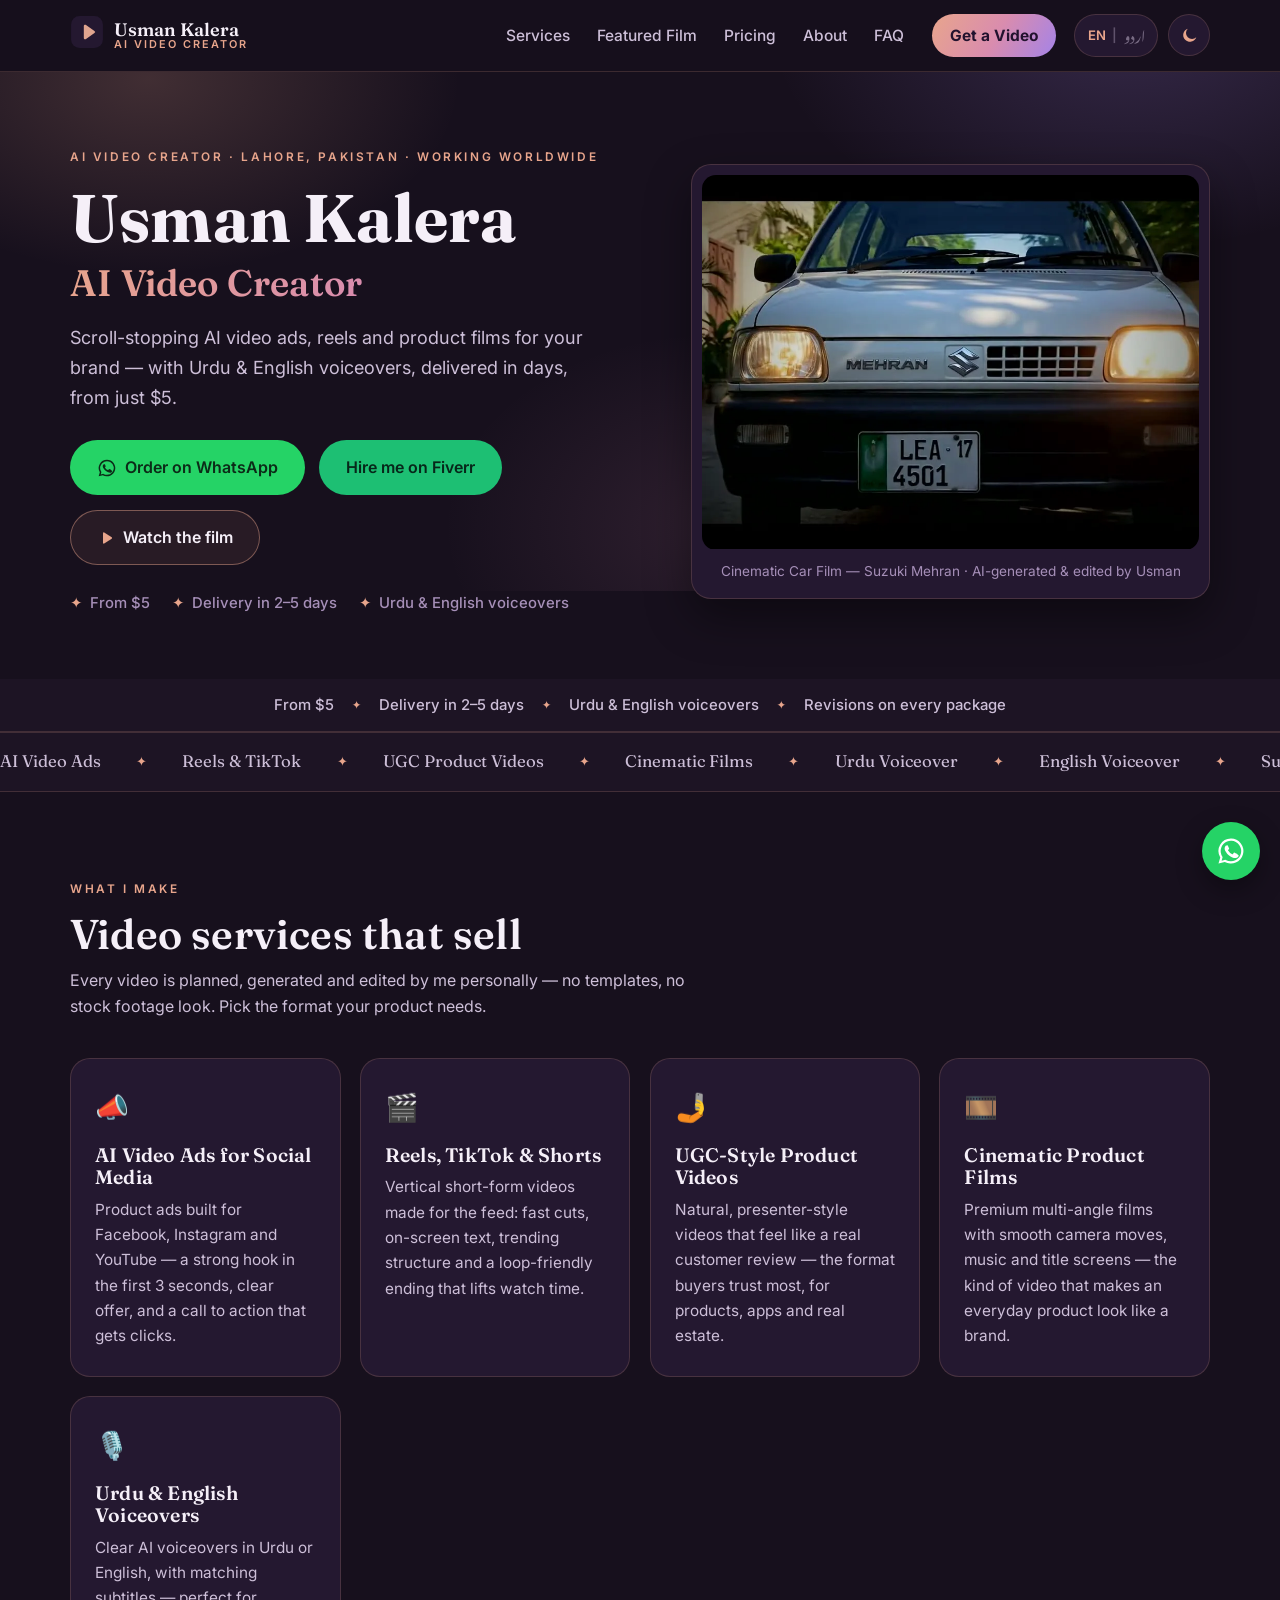
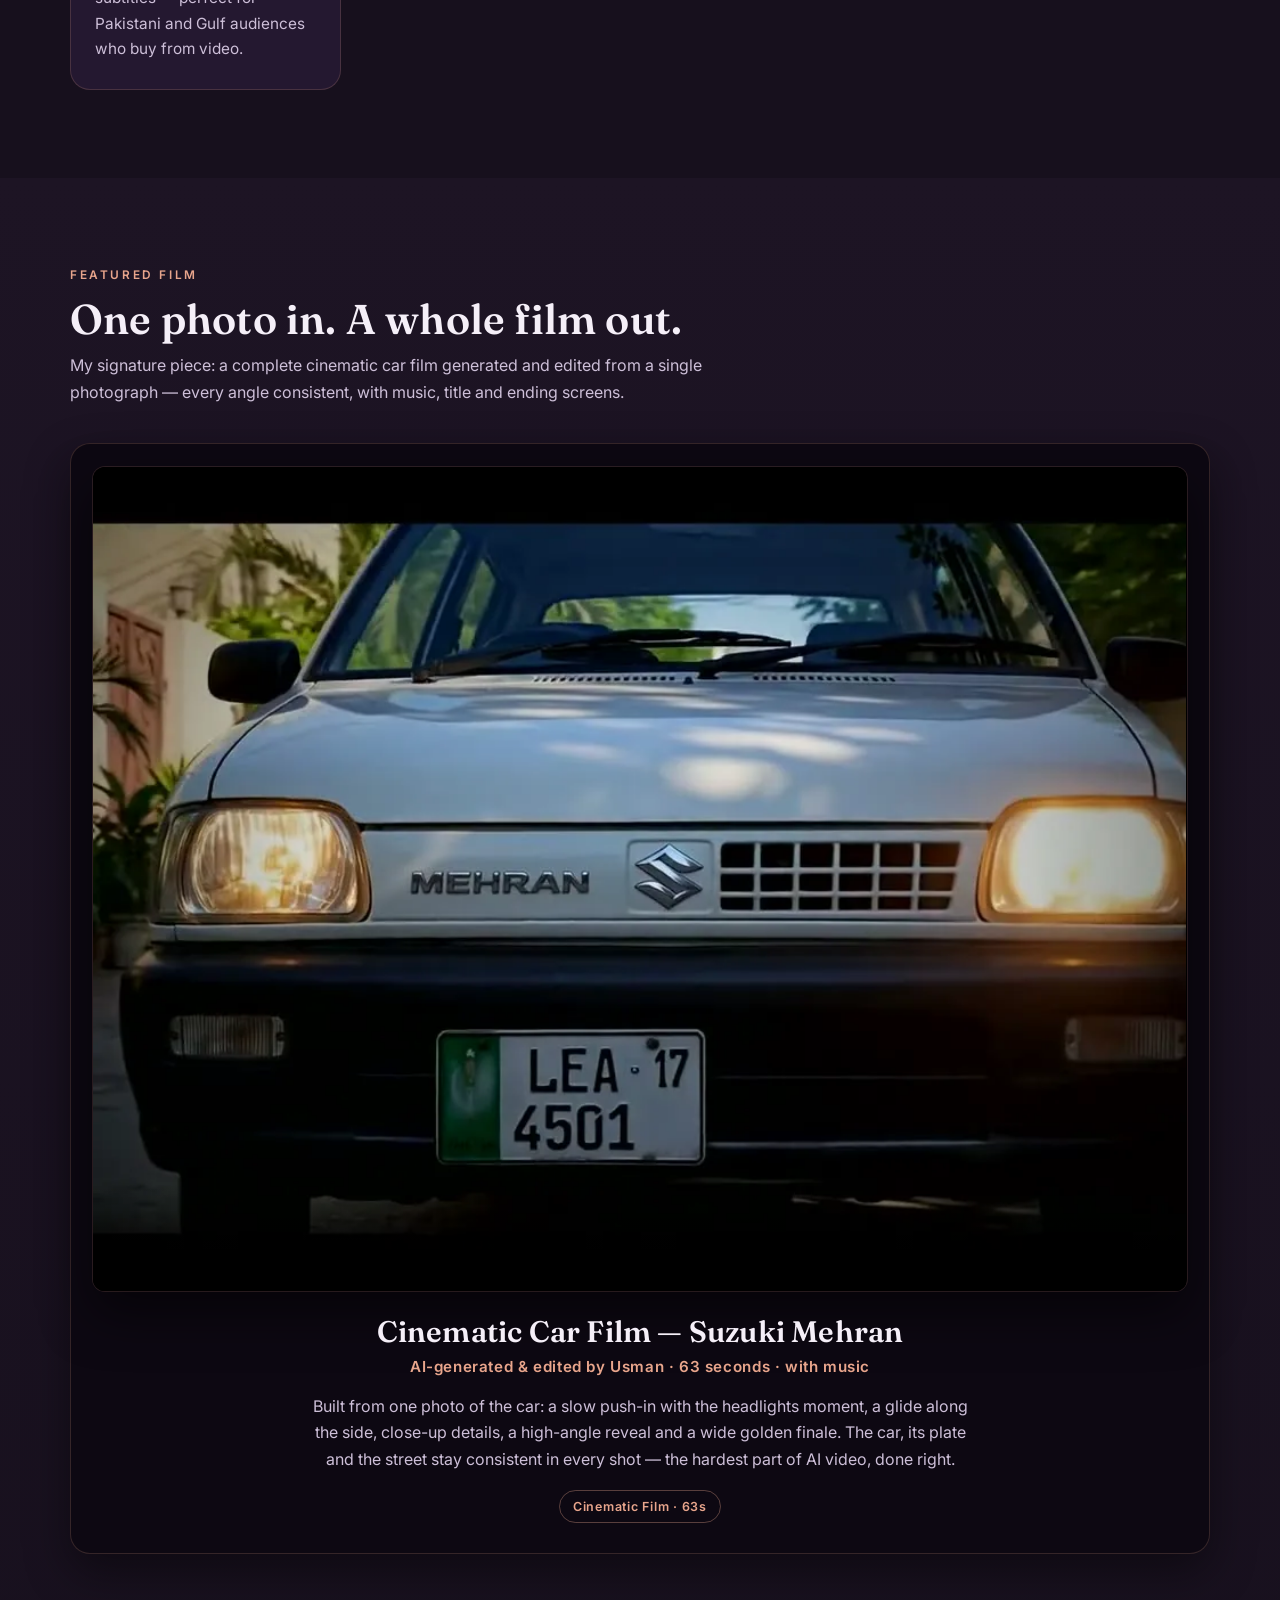
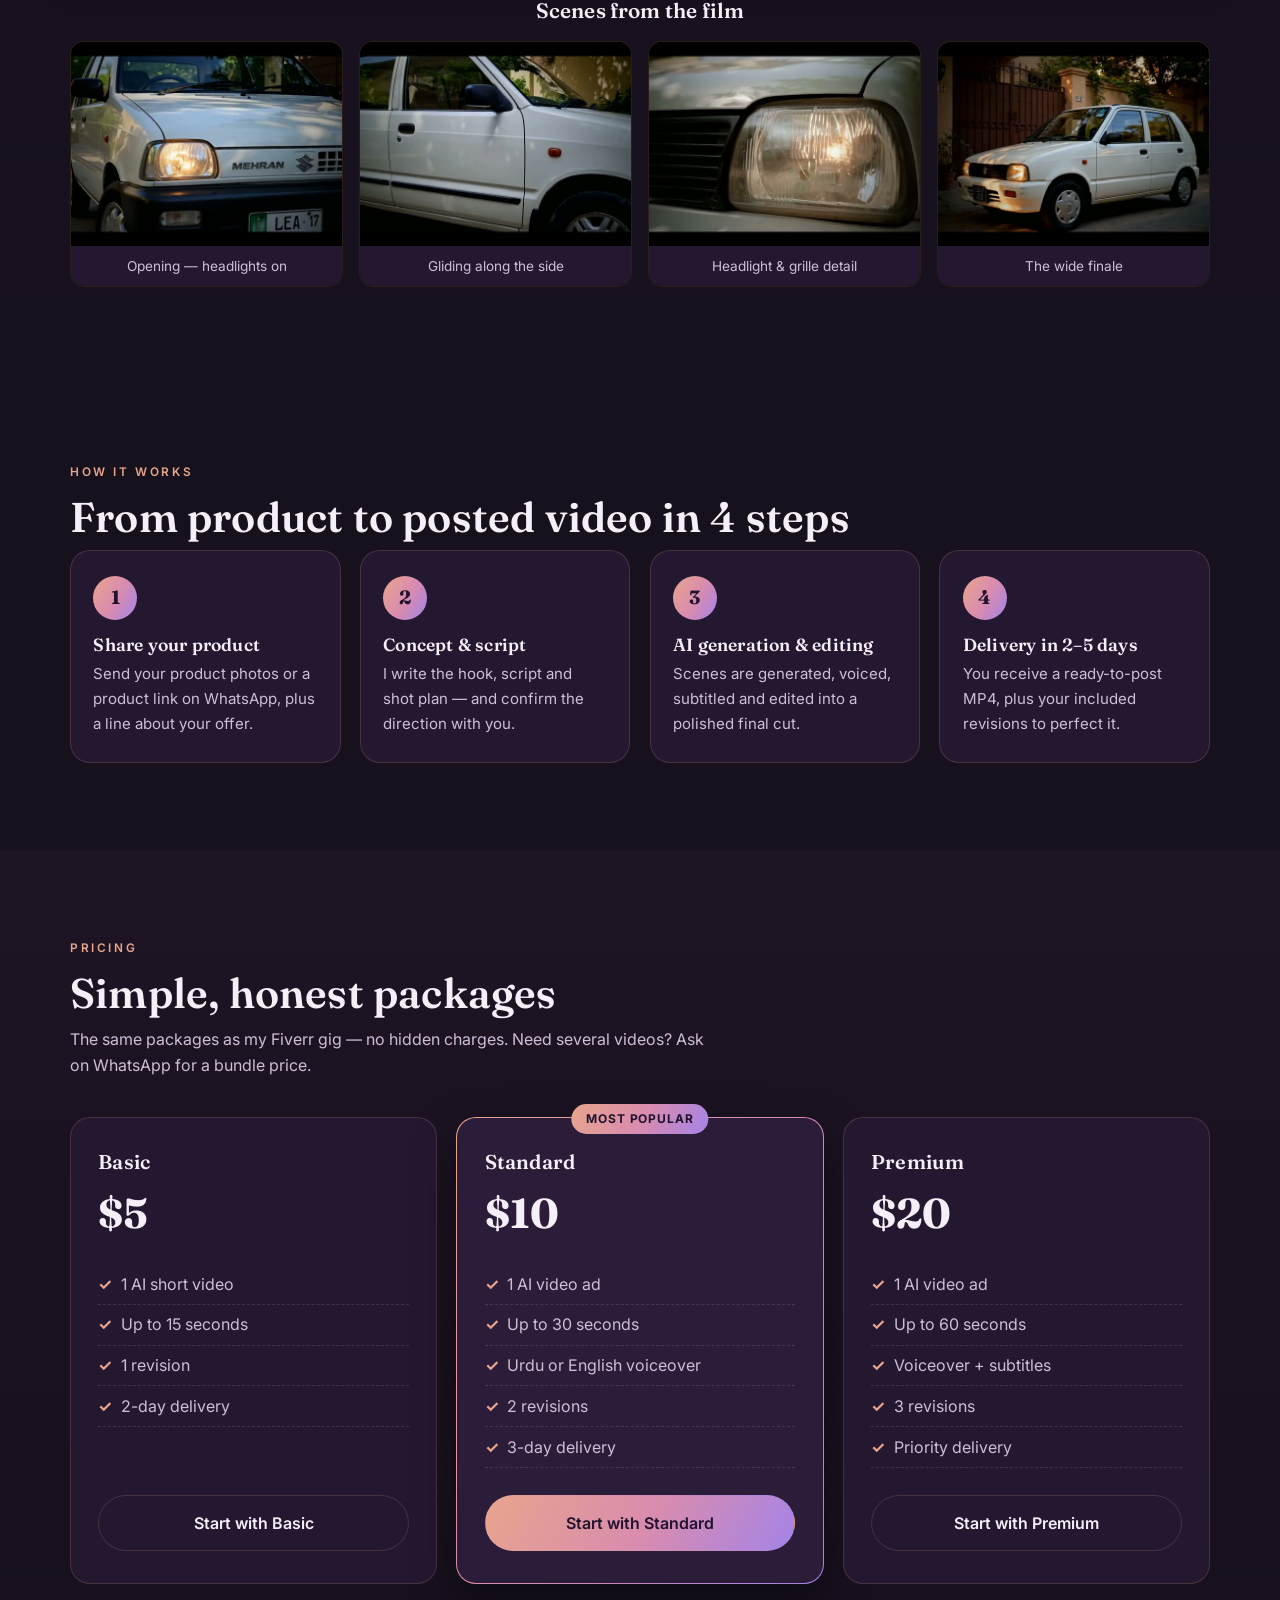
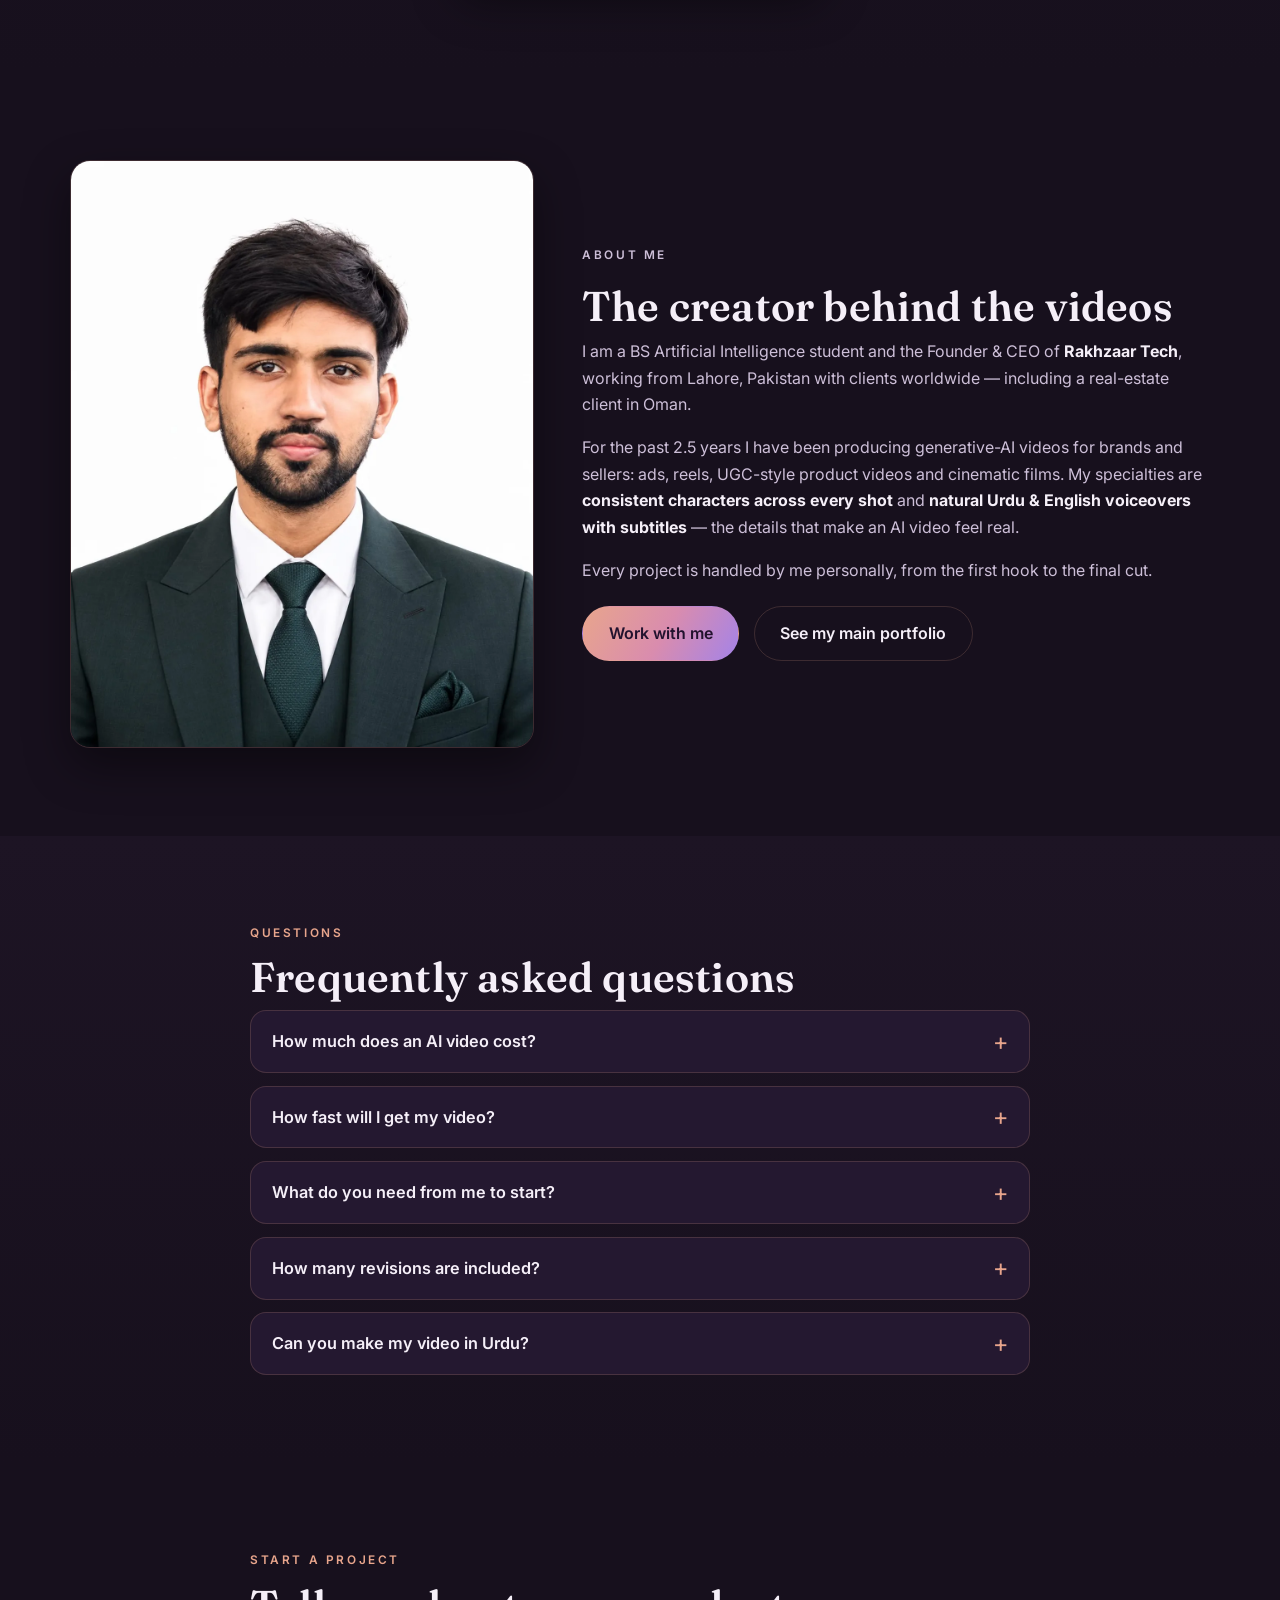
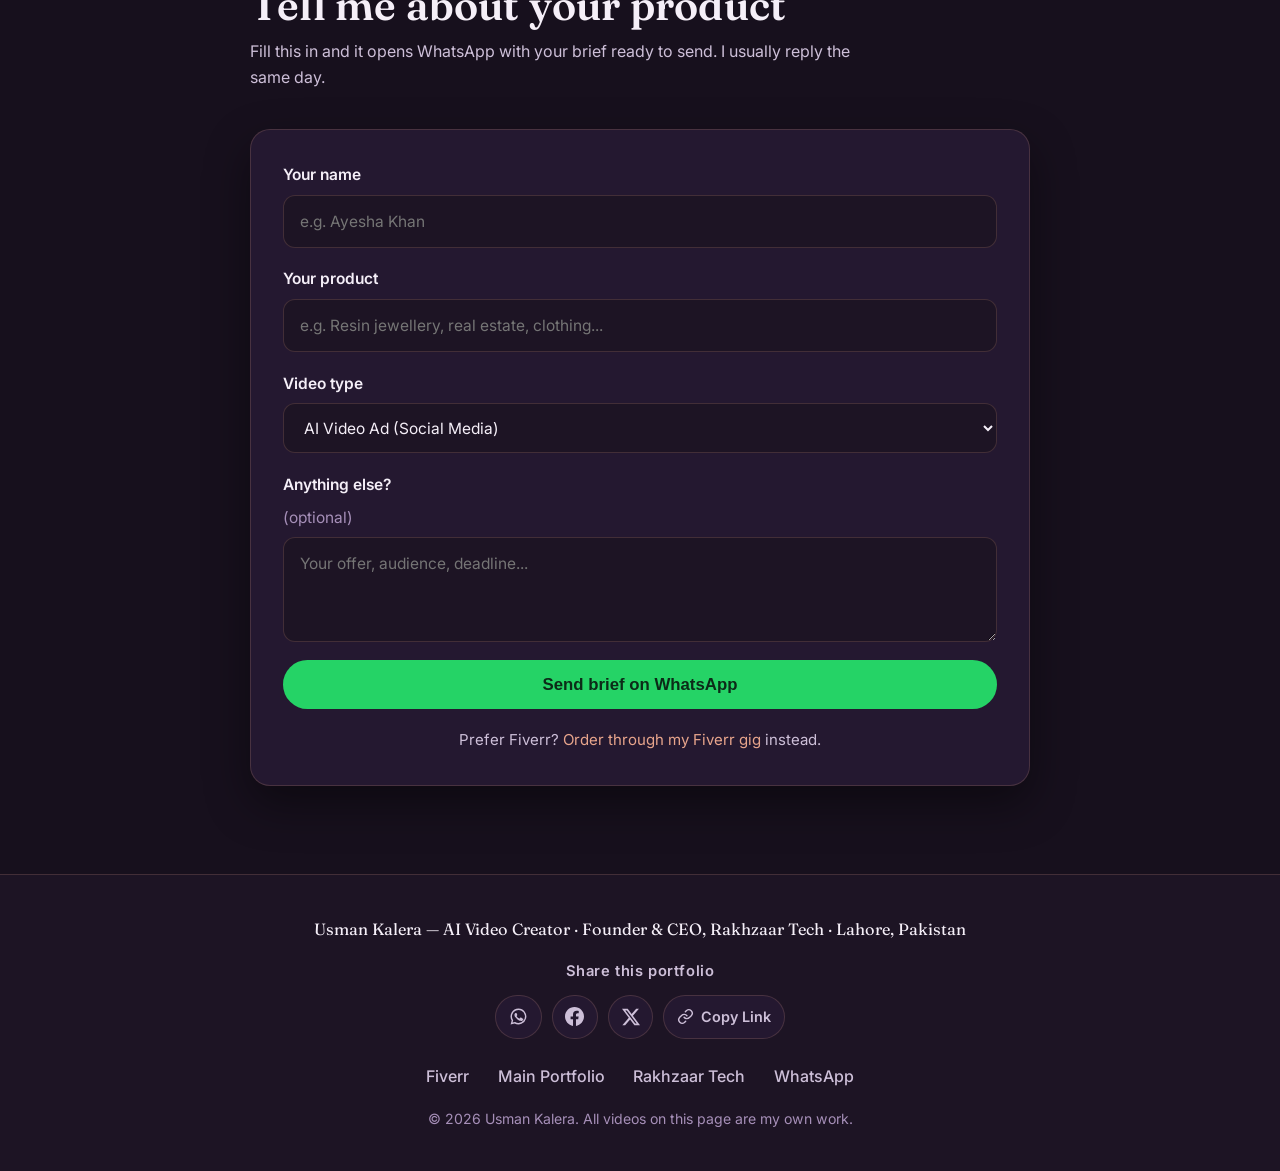
==== commit b21106de: "Experience updated to 2.5 years" ====
--- a/index.html
+++ b/index.html
@@ -408,7 +408,7 @@
         <p class="eyebrow" data-i18n="about_eyebrow">About me</p>
         <h2 data-i18n="about_h2">The creator behind the videos</h2>
         <p data-i18n="about_p1">I am a BS Artificial Intelligence student and the Founder &amp; CEO of <strong>Rakhzaar Tech</strong>, working from Lahore, Pakistan with clients worldwide — including a real-estate client in Oman.</p>
-        <p data-i18n="about_p2">For the past 1.5 years I have been producing generative-AI videos for brands and sellers: ads, reels, UGC-style product videos and cinematic films. My specialties are <strong>consistent characters across every shot</strong> and <strong>natural Urdu &amp; English voiceovers with subtitles</strong> — the details that make an AI video feel real.</p>
+        <p data-i18n="about_p2">For the past 2.5 years I have been producing generative-AI videos for brands and sellers: ads, reels, UGC-style product videos and cinematic films. My specialties are <strong>consistent characters across every shot</strong> and <strong>natural Urdu &amp; English voiceovers with subtitles</strong> — the details that make an AI video feel real.</p>
         <p data-i18n="about_p3">Every project is handled by me personally, from the first hook to the final cut.</p>
         <div class="about-ctas">
           <a class="btn btn-primary" href="#contact" data-i18n="about_btn1">Work with me</a>
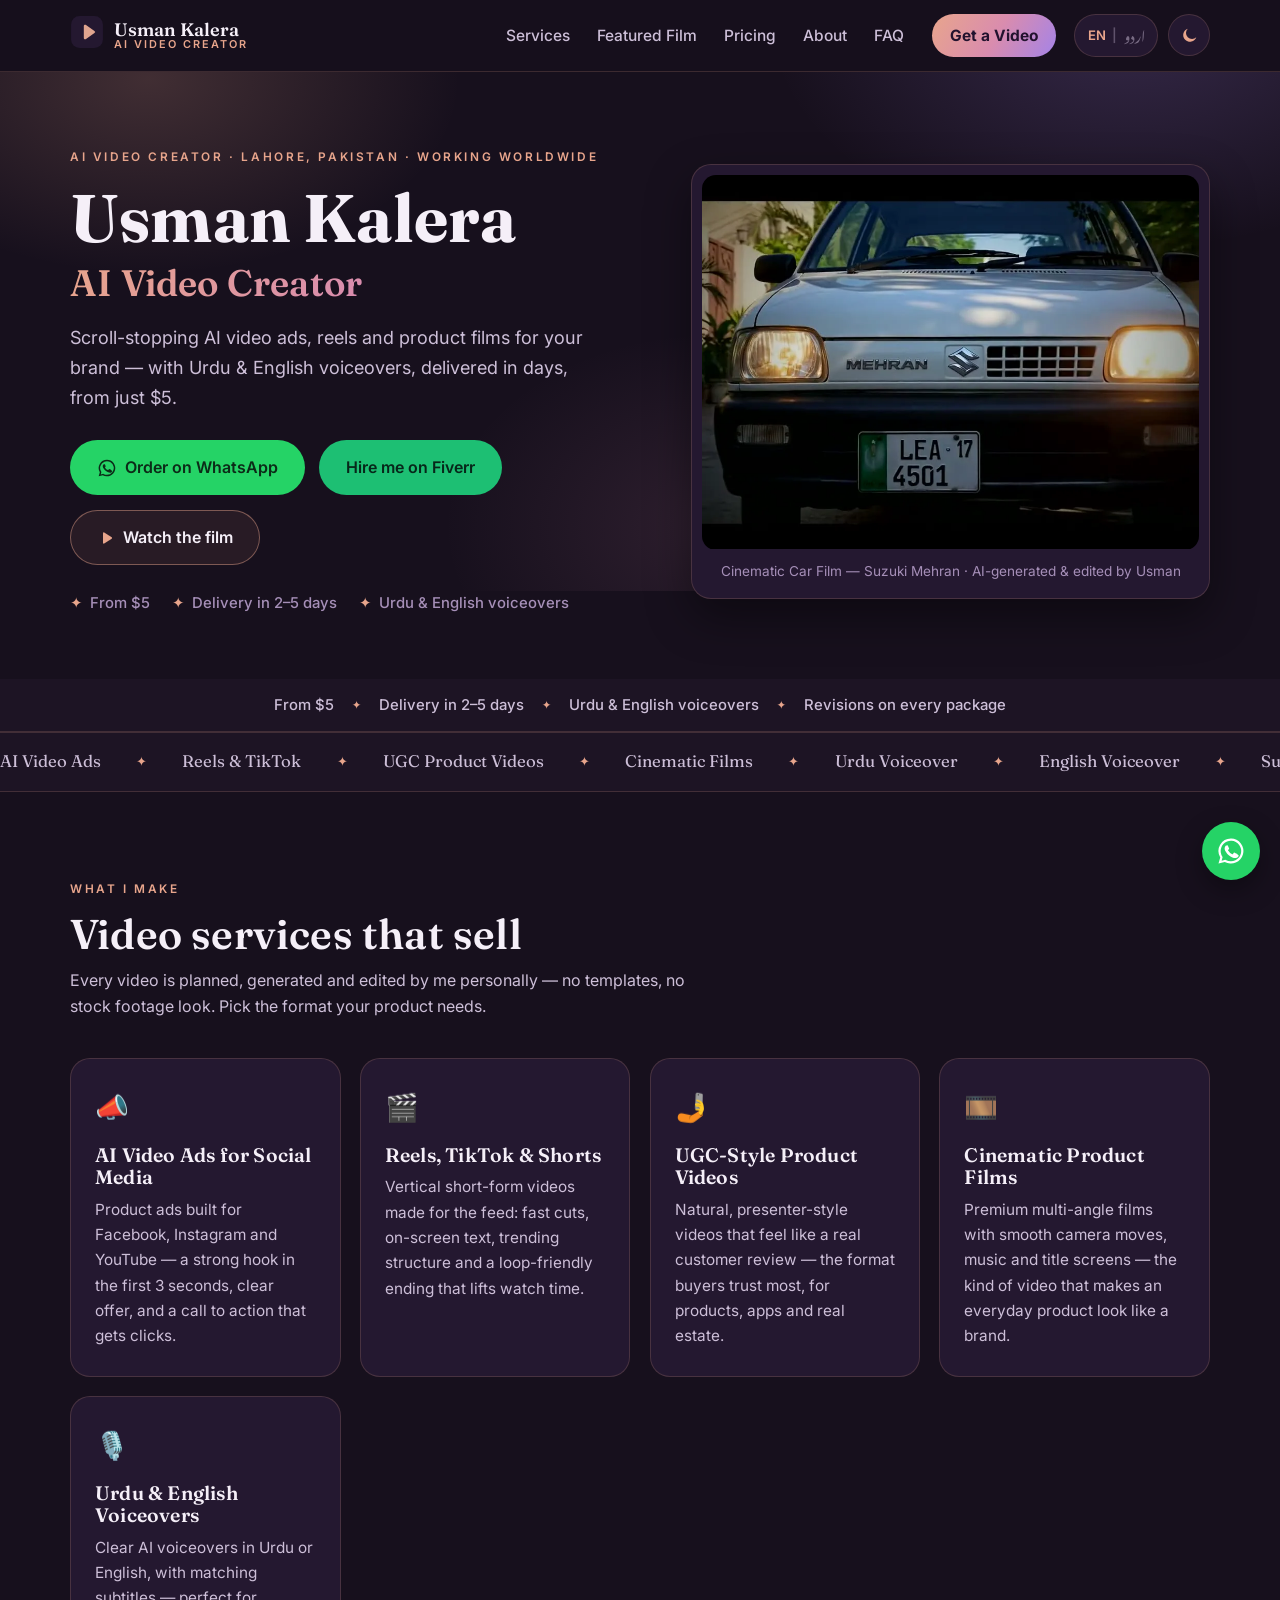
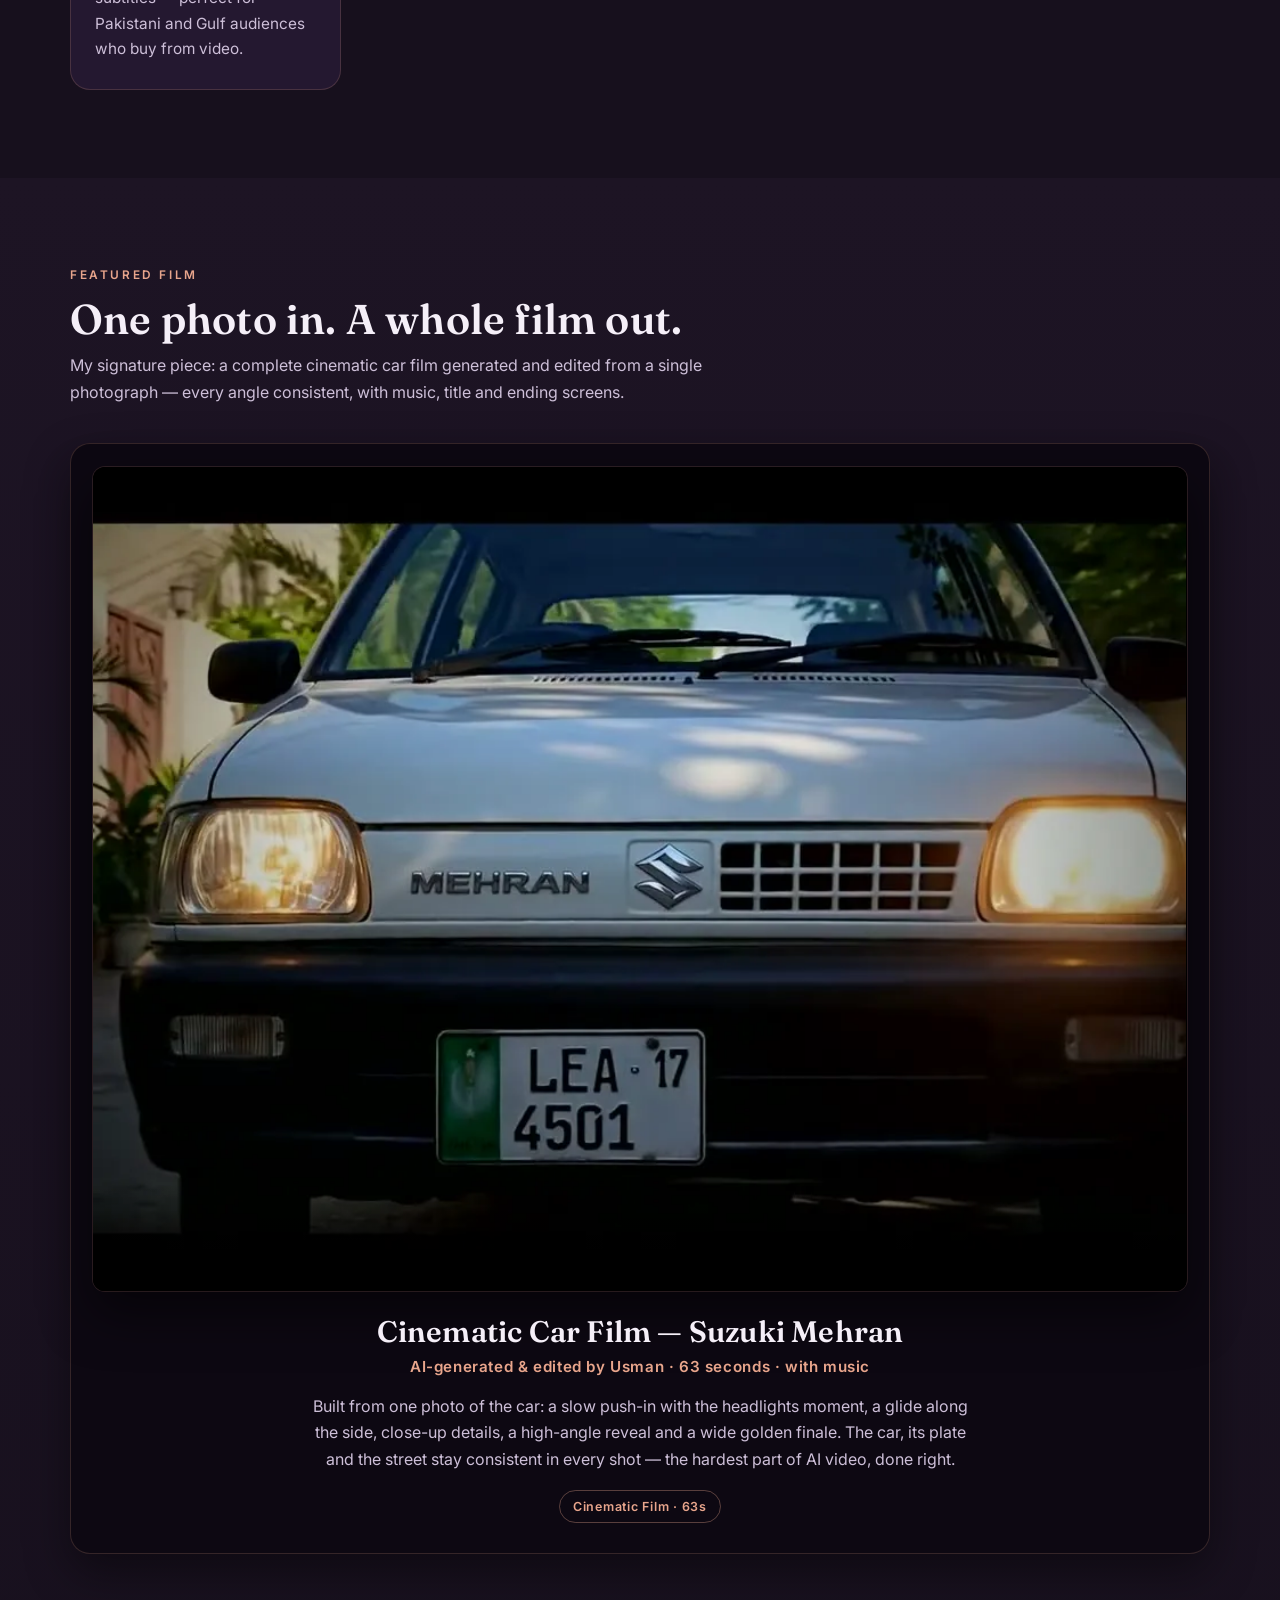
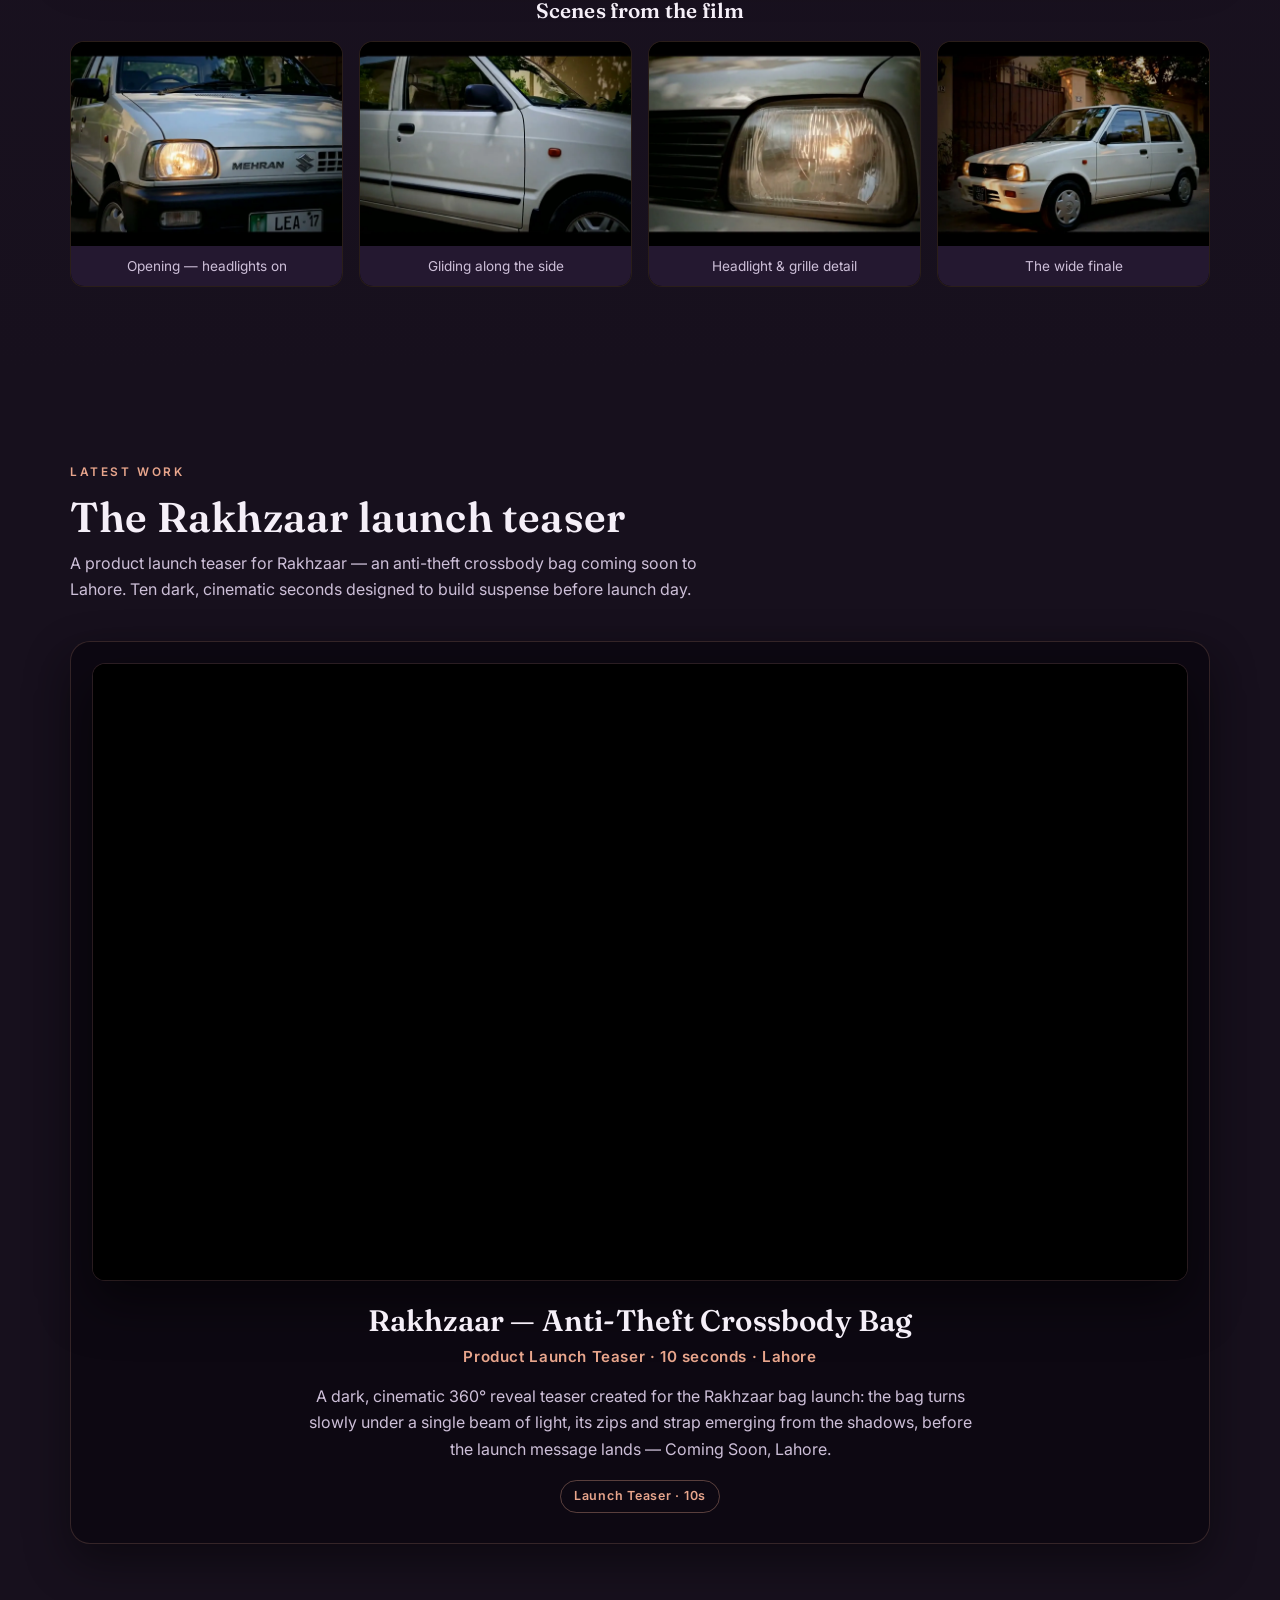
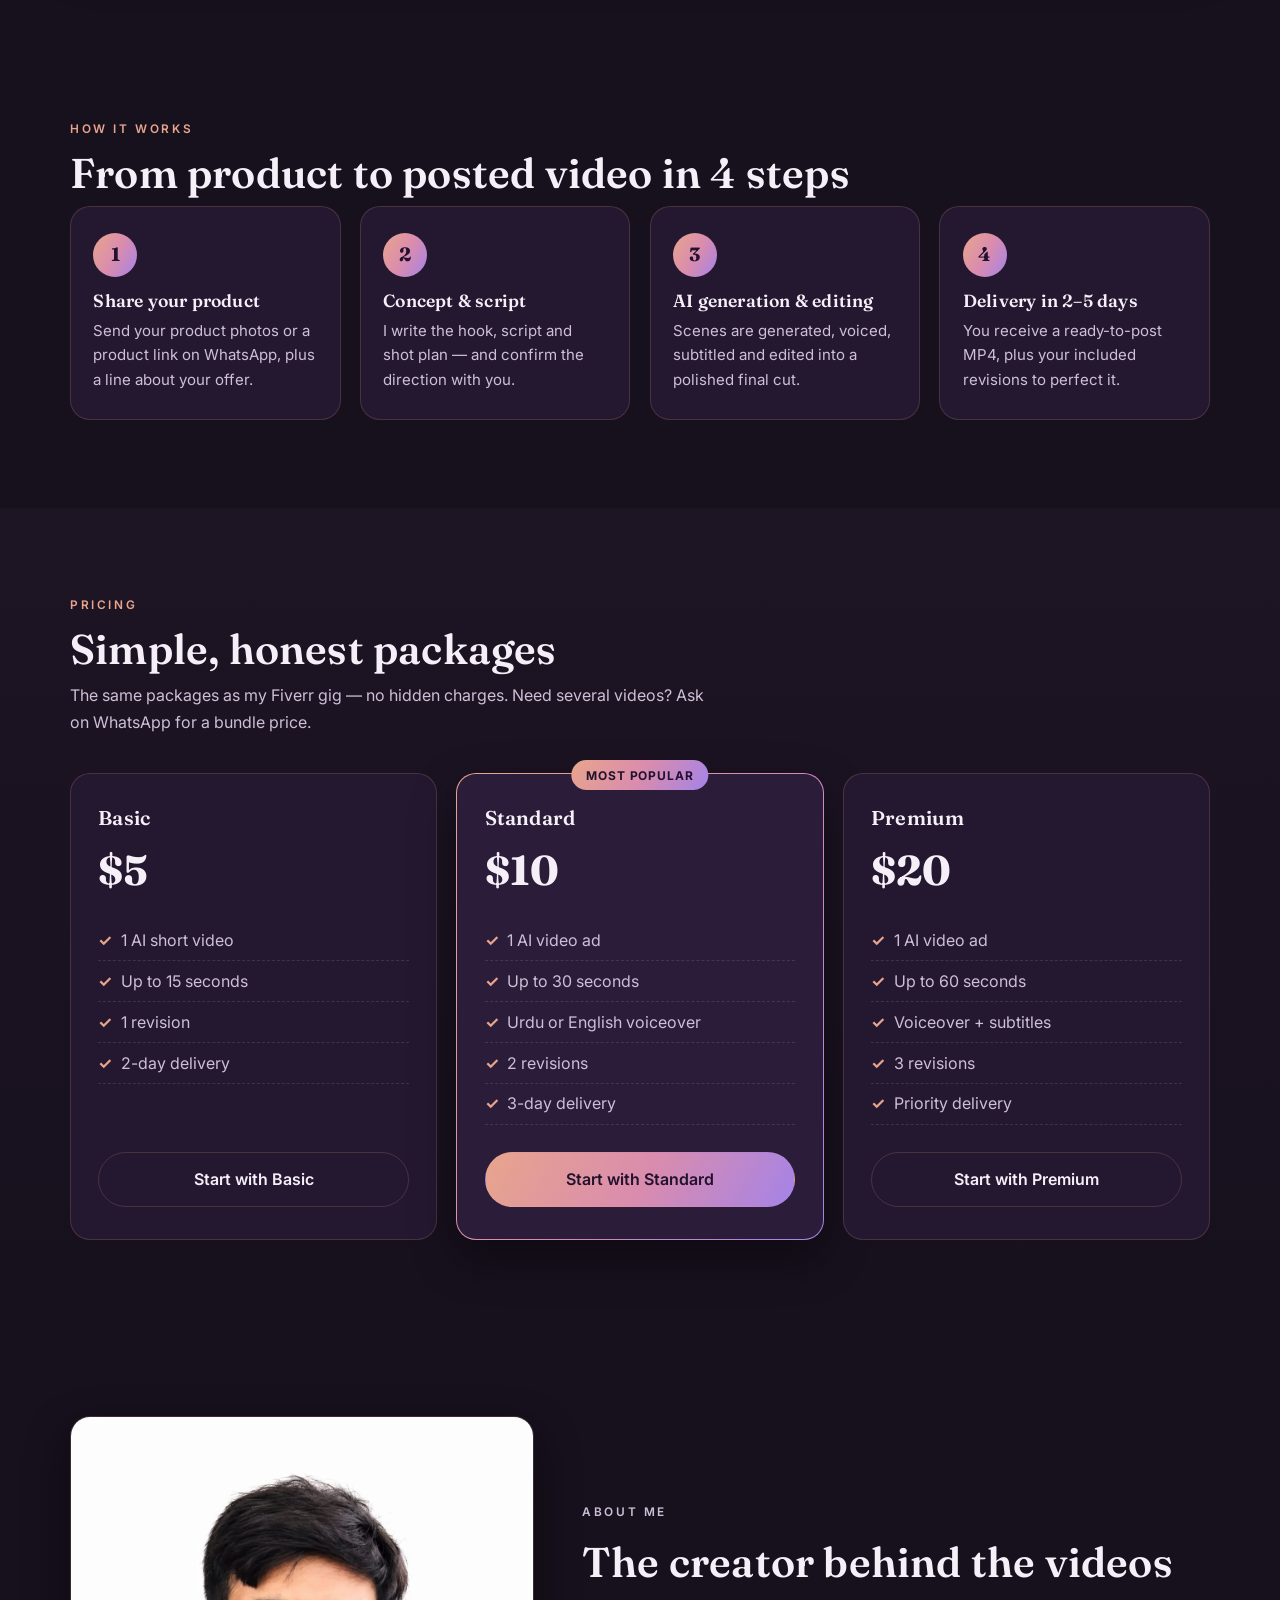
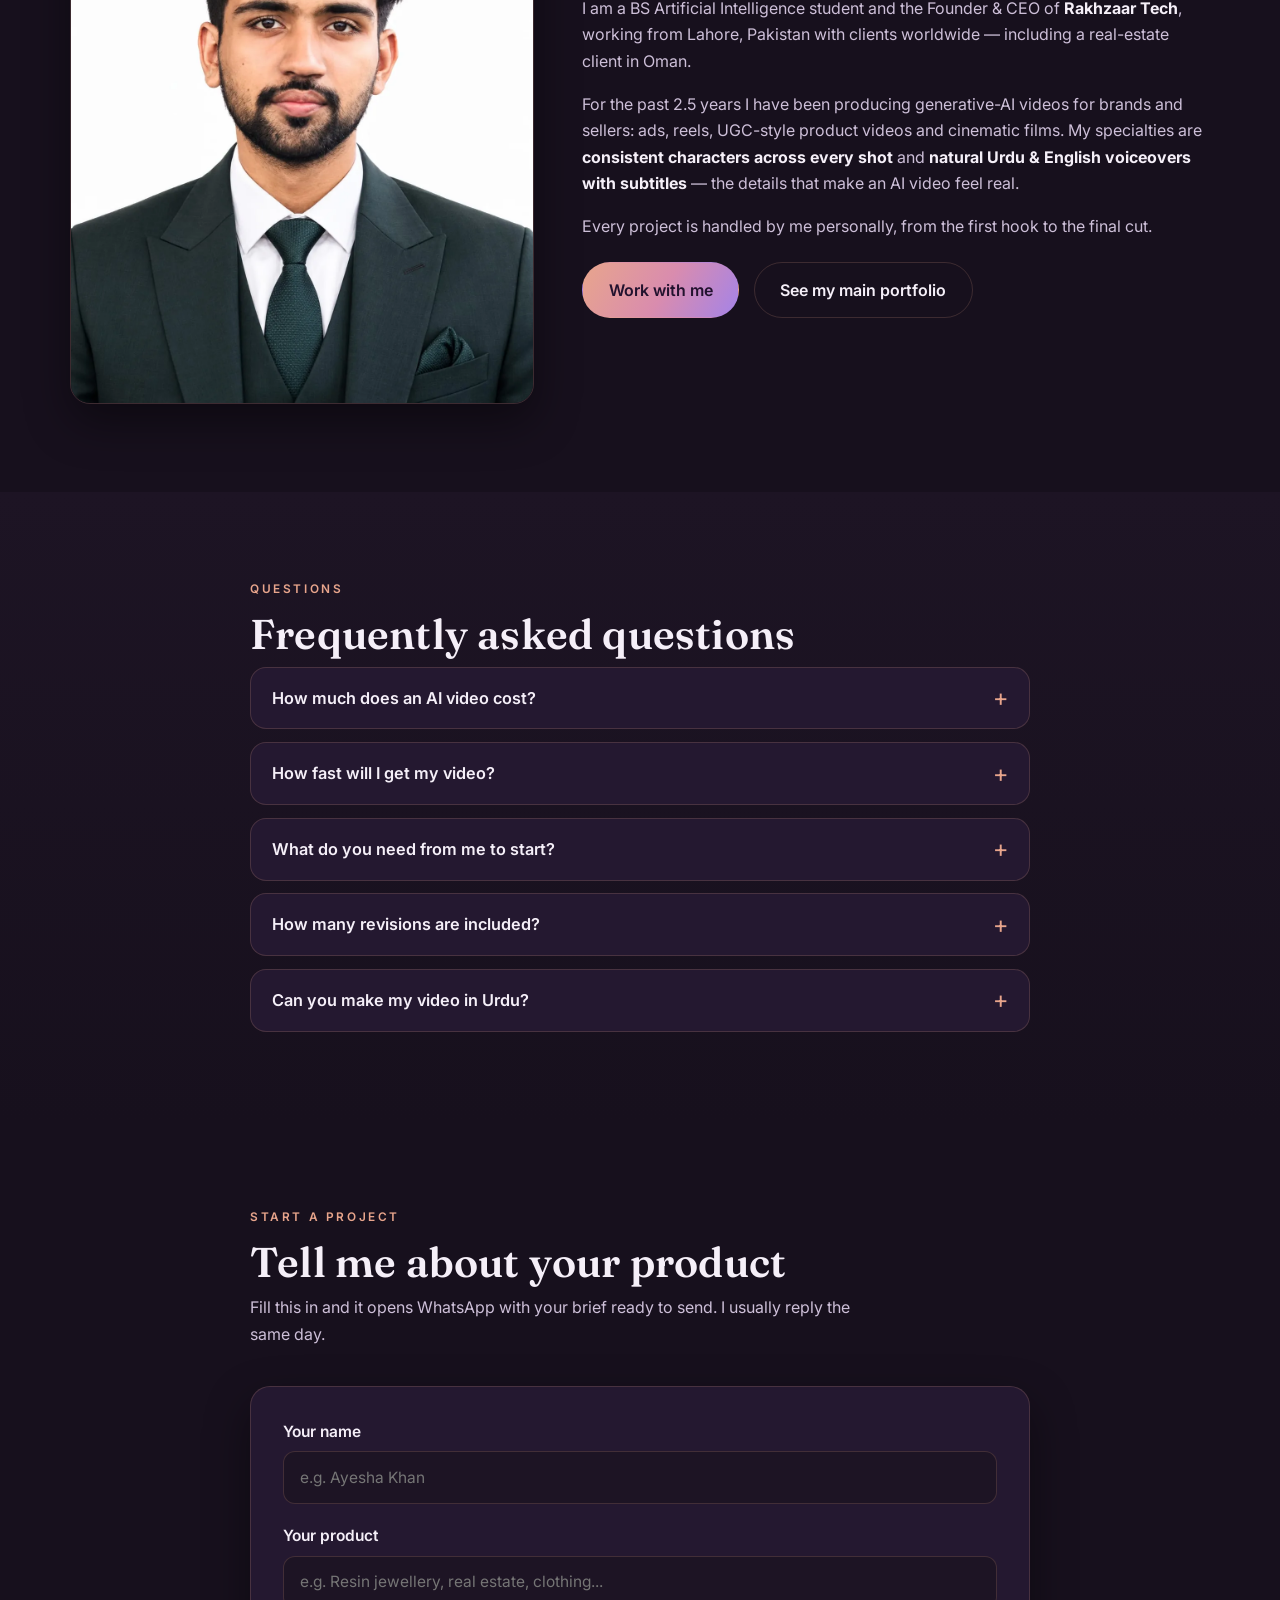
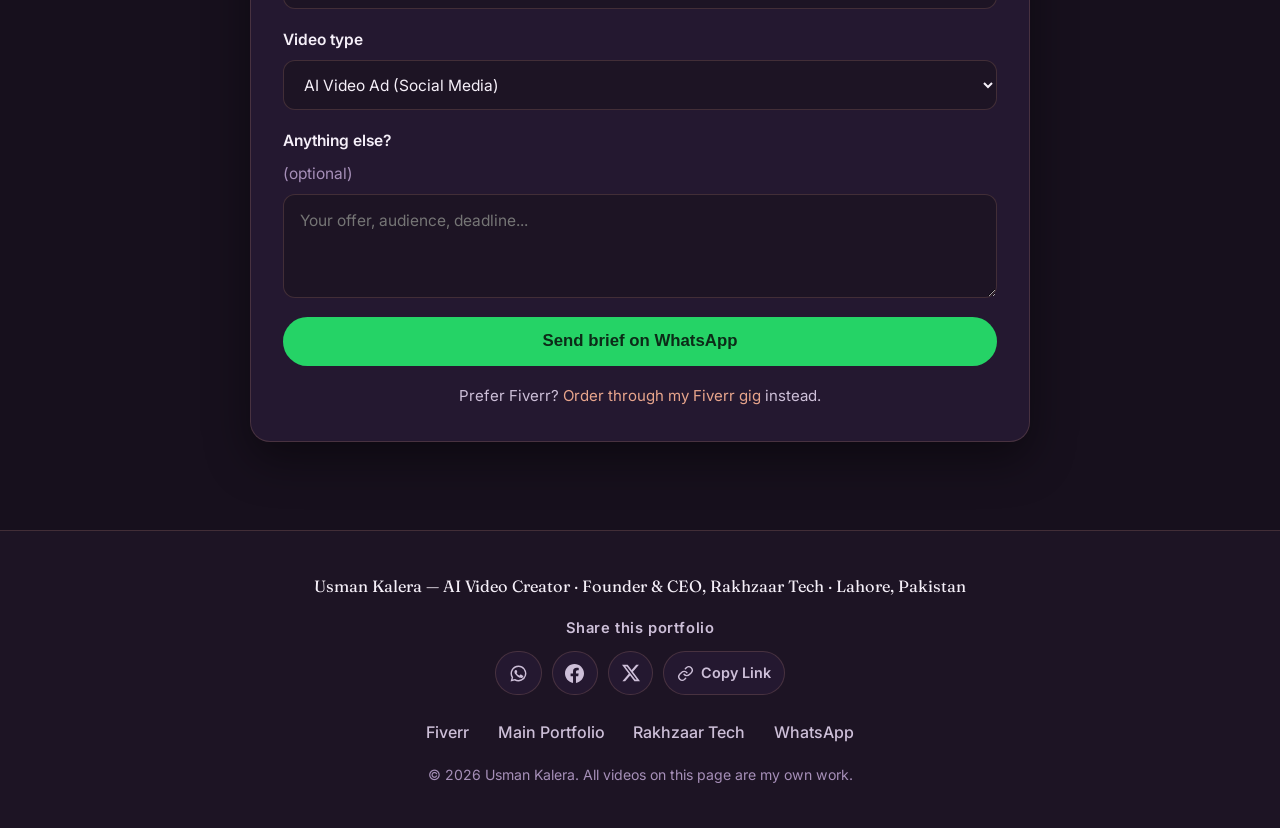
==== commit 80d9458f: "Add Rakhzaar bag launch teaser — Latest Work" ====
--- a/index.html
+++ b/index.html
@@ -134,6 +134,18 @@
       "duration": "PT1M3S",
       "inLanguage": "en",
       "creator": { "@id": "https://usmankalera-dev.github.io/ai-video-creator/#person" }
+    },
+    {
+      "@type": "VideoObject",
+      "@id": "https://usmankalera-dev.github.io/ai-video-creator/#bag-teaser-video",
+      "name": "Rakhzaar Anti-Theft Crossbody Bag — Launch Teaser",
+      "description": "A dark, cinematic 10-second 360-degree reveal teaser created by Usman Kalera for the launch of the Rakhzaar anti-theft crossbody bag in Lahore: the bag rotates slowly under a single beam of light before the Coming Soon message lands.",
+      "thumbnailUrl": "https://usmankalera-dev.github.io/ai-video-creator/assets/images/poster-bag.jpg",
+      "contentUrl": "https://usmankalera-dev.github.io/ai-video-creator/assets/videos/rakhzaar-bag-teaser.mp4",
+      "uploadDate": "2026-10-23",
+      "duration": "PT10S",
+      "inLanguage": "en",
+      "creator": { "@id": "https://usmankalera-dev.github.io/ai-video-creator/#person" }
     }
   ]
 }
@@ -318,6 +330,30 @@
           <figcaption data-i18n="strip_cap4">The wide finale</figcaption>
         </figure>
       </div>
+    </div>
+  </section>
+
+  <!-- ============ LATEST WORK ============ -->
+  <section class="section" id="latest">
+    <div class="container">
+      <p class="eyebrow reveal" data-i18n="latest_eyebrow">Latest work</p>
+      <h2 class="reveal" data-i18n="latest_h2">The Rakhzaar launch teaser</h2>
+      <p class="section-lead reveal" data-i18n="latest_lead">A product launch teaser for Rakhzaar — an anti-theft crossbody bag coming soon to Lahore. Ten dark, cinematic seconds designed to build suspense before launch day.</p>
+
+      <article class="film-card latest-card reveal">
+        <div class="film-player">
+          <video class="film-video wide" preload="metadata" playsinline controls
+                 poster="assets/images/poster-bag.jpg"
+                 src="assets/videos/rakhzaar-bag-teaser.mp4"
+                 aria-label="Launch teaser video for the Rakhzaar anti-theft crossbody bag, 10 seconds" data-i18n-aria="latest_video_label"></video>
+        </div>
+        <div class="film-meta">
+          <h3 data-i18n="latest_title">Rakhzaar — Anti-Theft Crossbody Bag</h3>
+          <p class="film-caption" data-i18n="latest_caption">Product Launch Teaser · 10 seconds · Lahore</p>
+          <p data-i18n="latest_desc">A dark, cinematic 360° reveal teaser created for the Rakhzaar bag launch: the bag turns slowly under a single beam of light, its zips and strap emerging from the shadows, before the launch message lands — Coming Soon, Lahore.</p>
+          <span class="tag" data-i18n="latest_tag">Launch Teaser · 10s</span>
+        </div>
+      </article>
     </div>
   </section>
 
--- a/style.css
+++ b/style.css
@@ -440,3 +440,7 @@
   .lang-toggle{padding:.36rem .6rem}
   .wa-float{right:16px;bottom:16px;width:54px;height:54px}
 }
+
+/* ============ Round 4: Latest work (Rakhzaar bag teaser) ============ */
+.film-video.wide{aspect-ratio:848/478}
+.latest-card{margin-bottom:0}
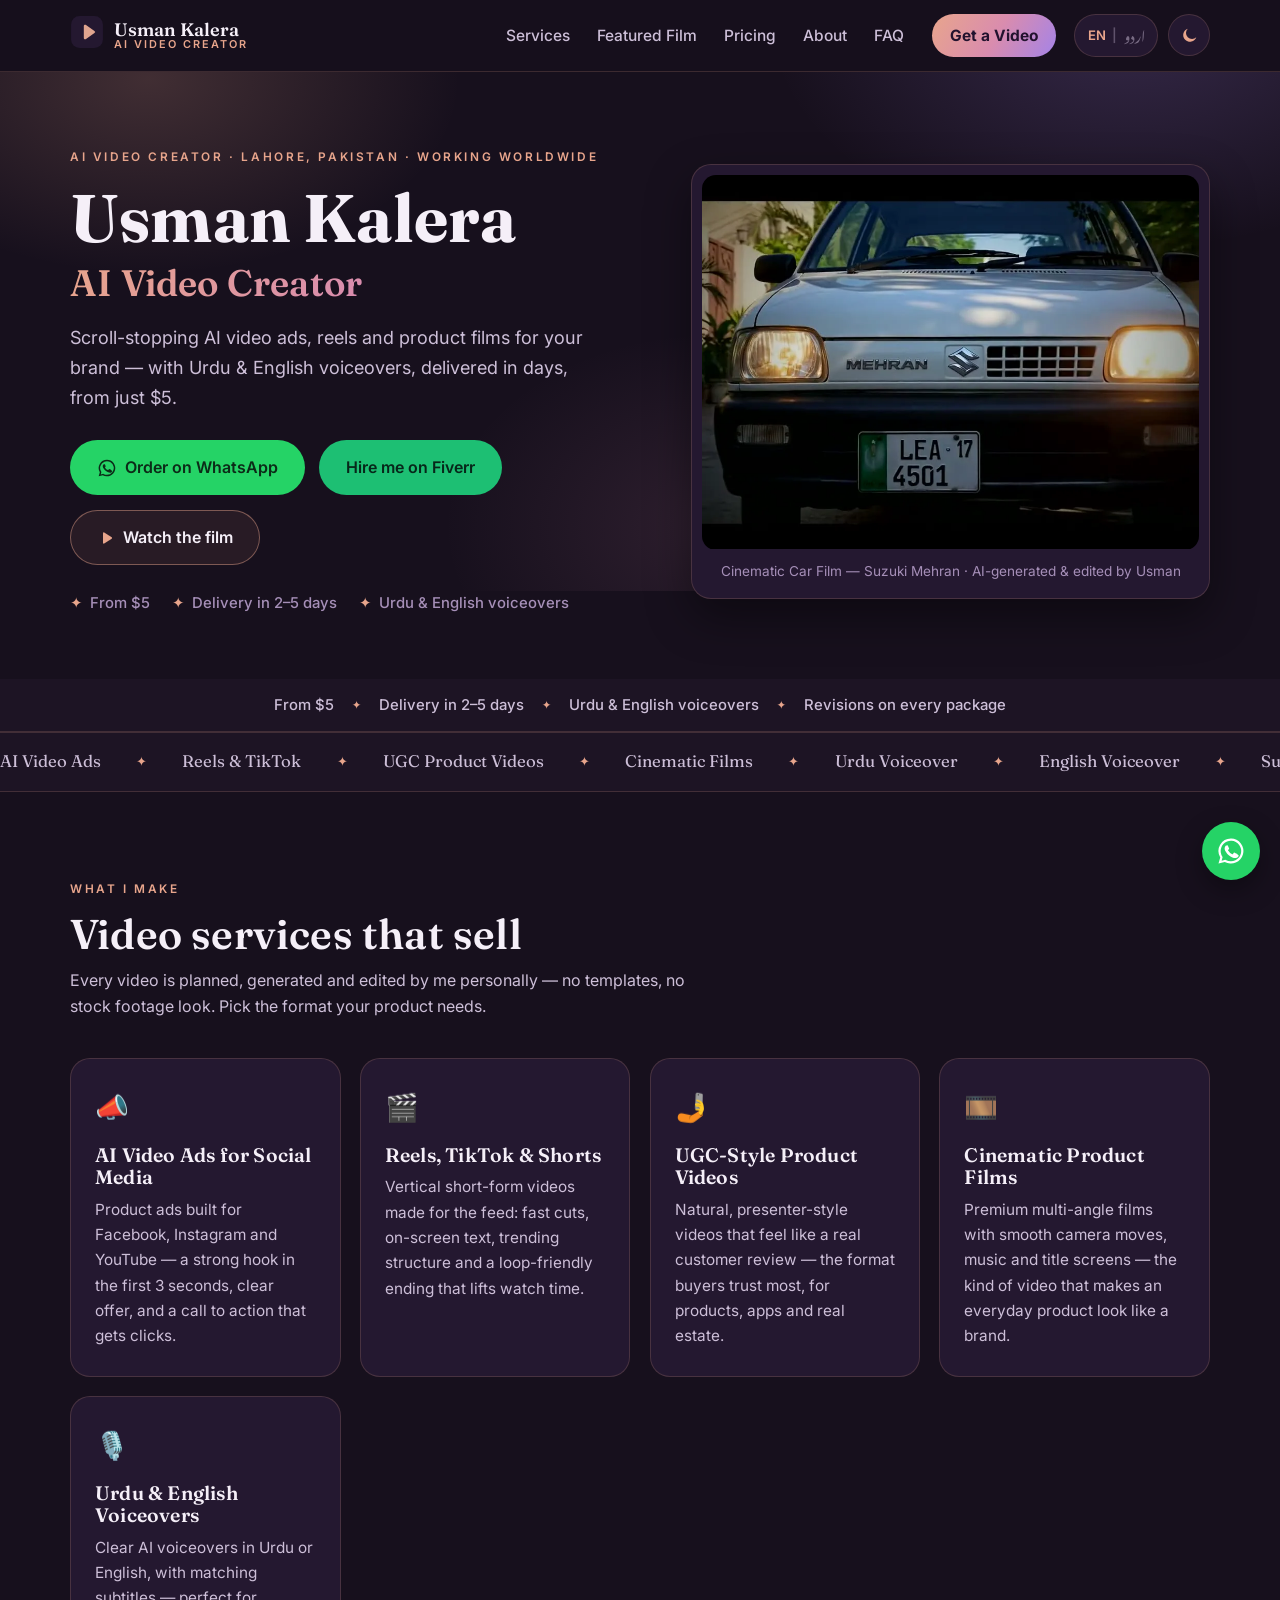
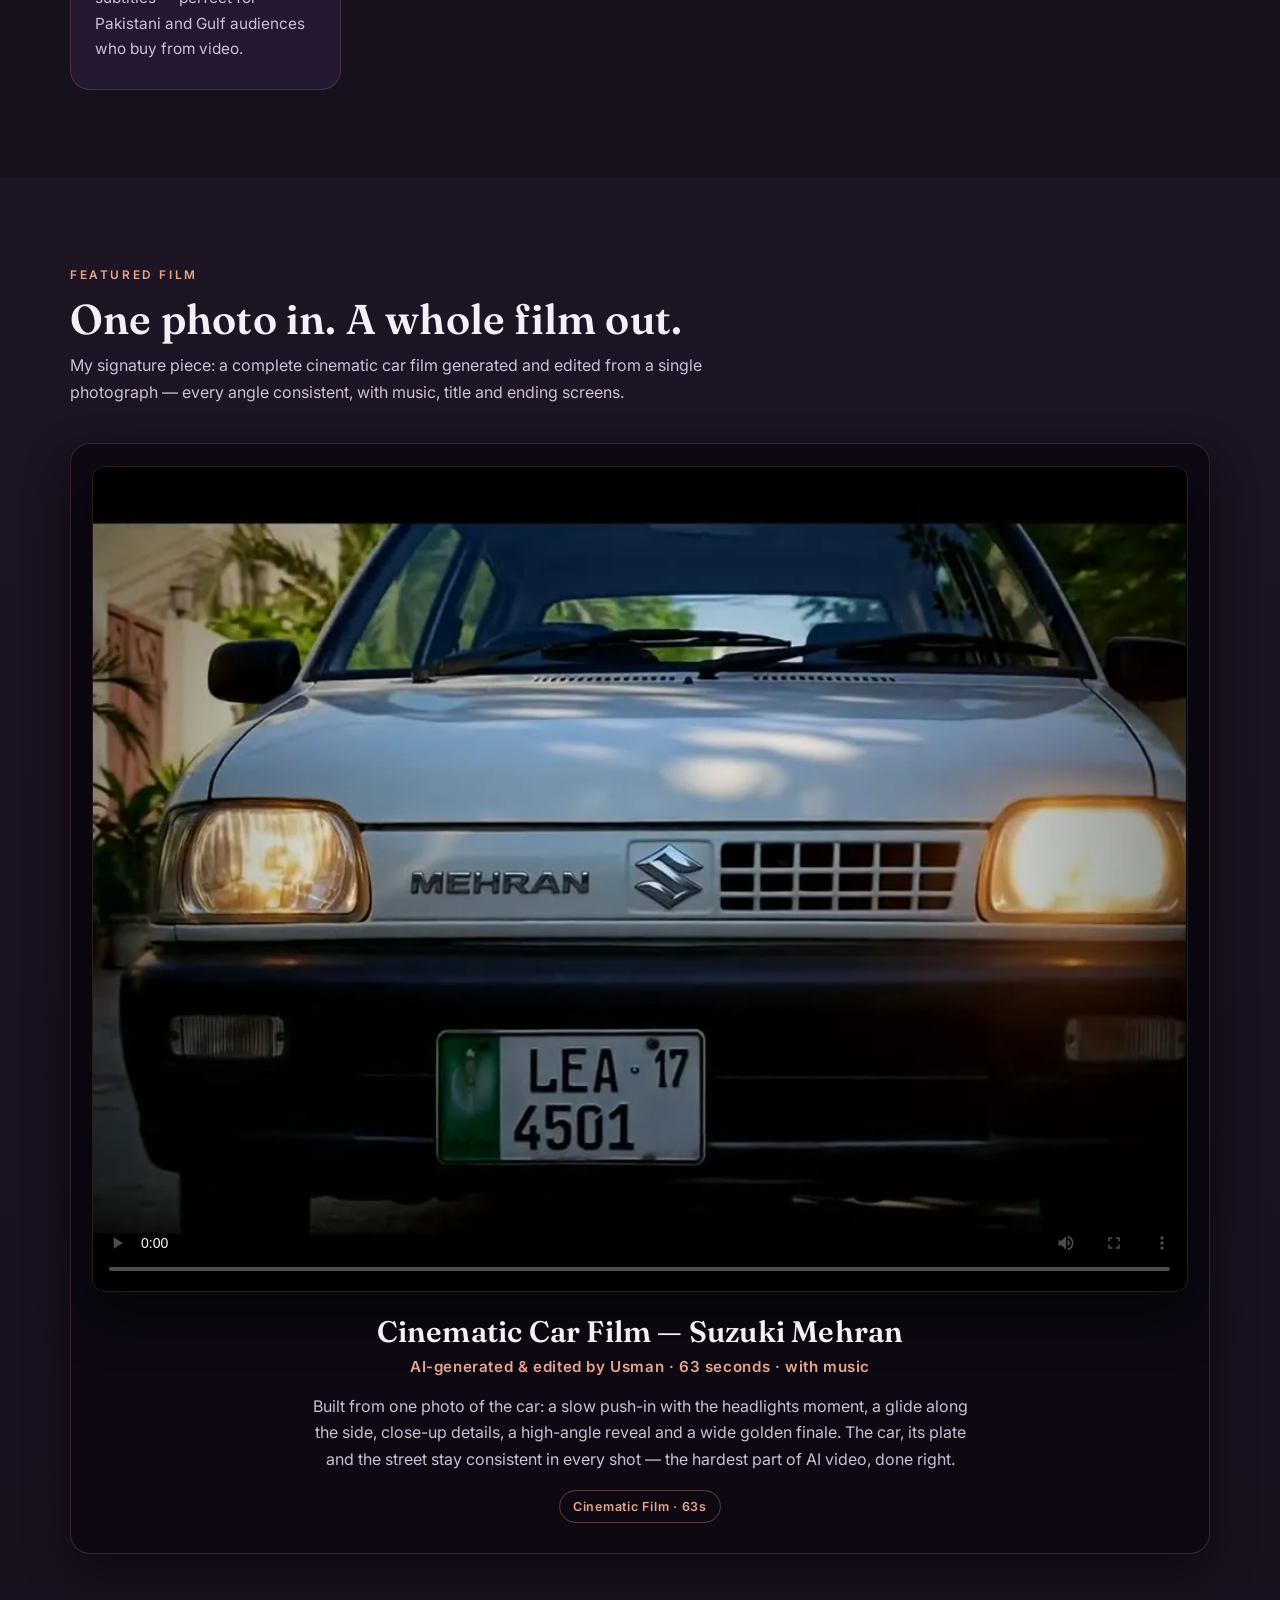
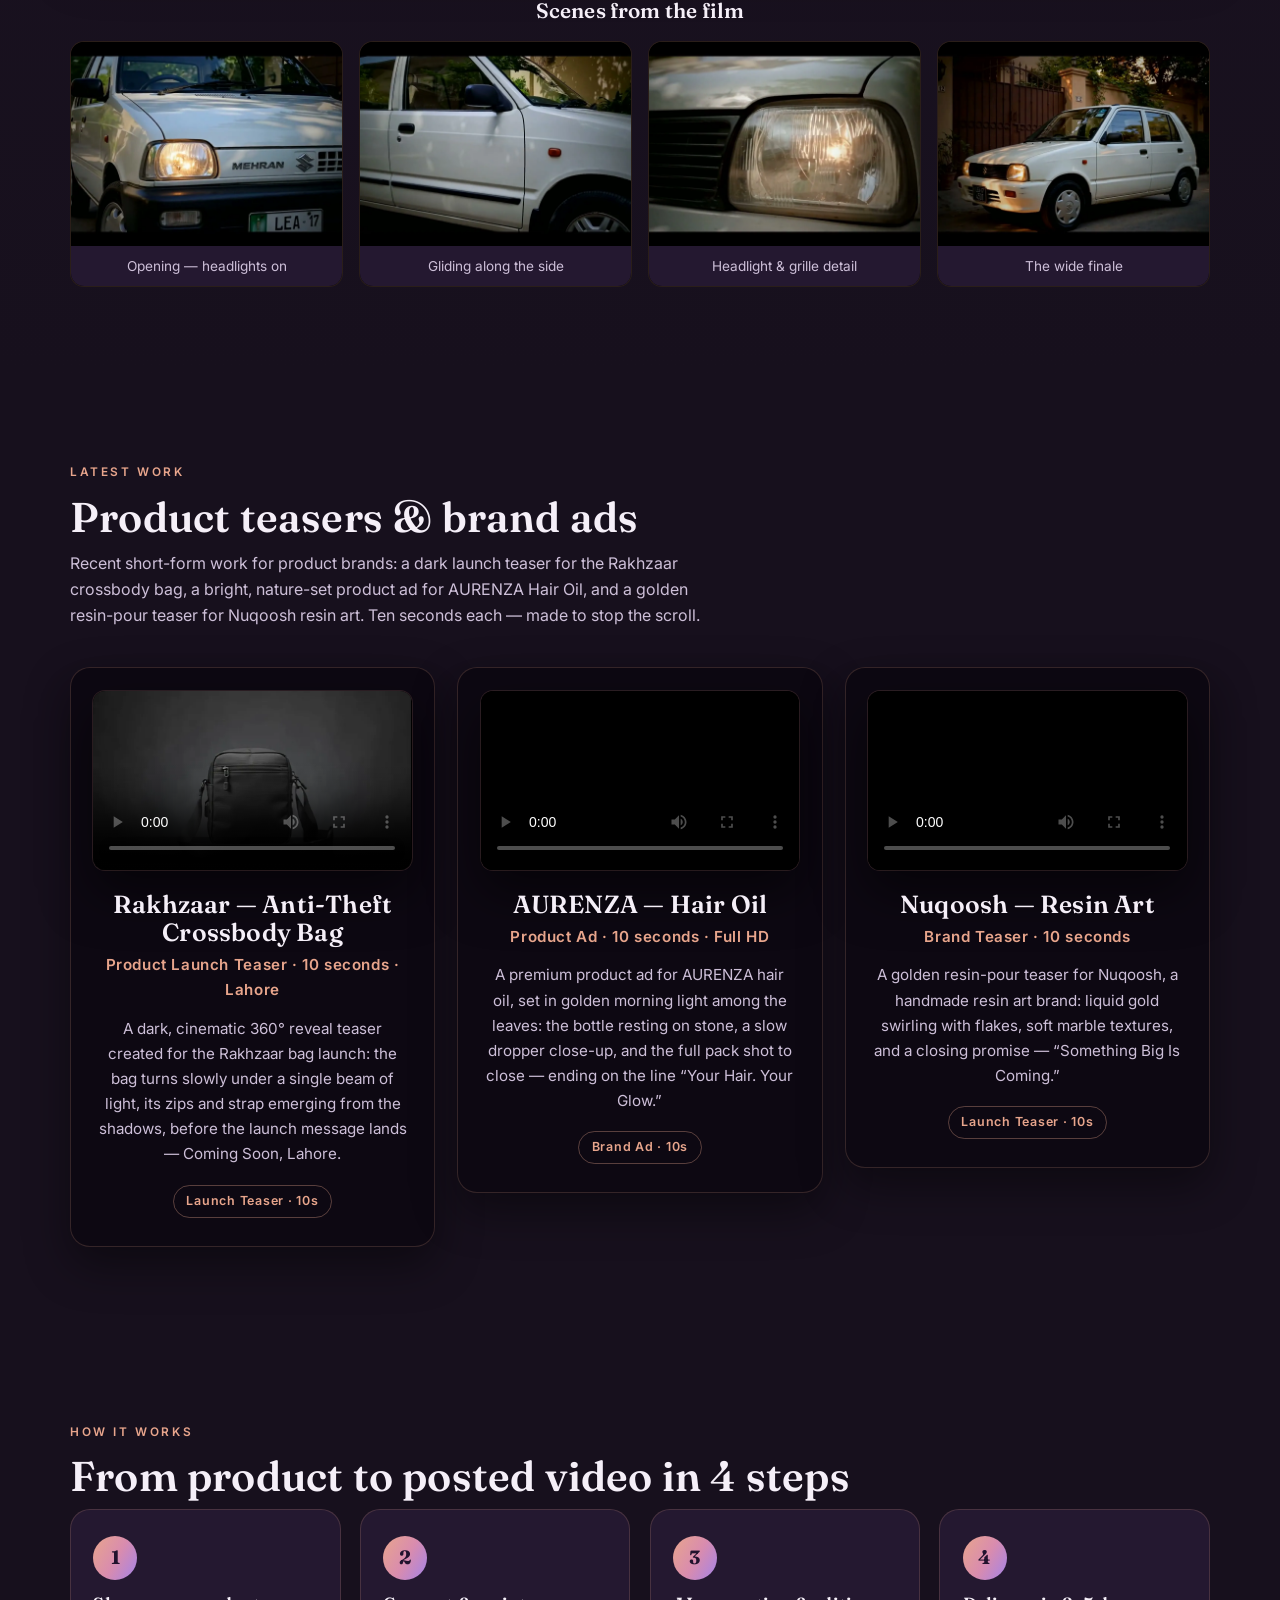
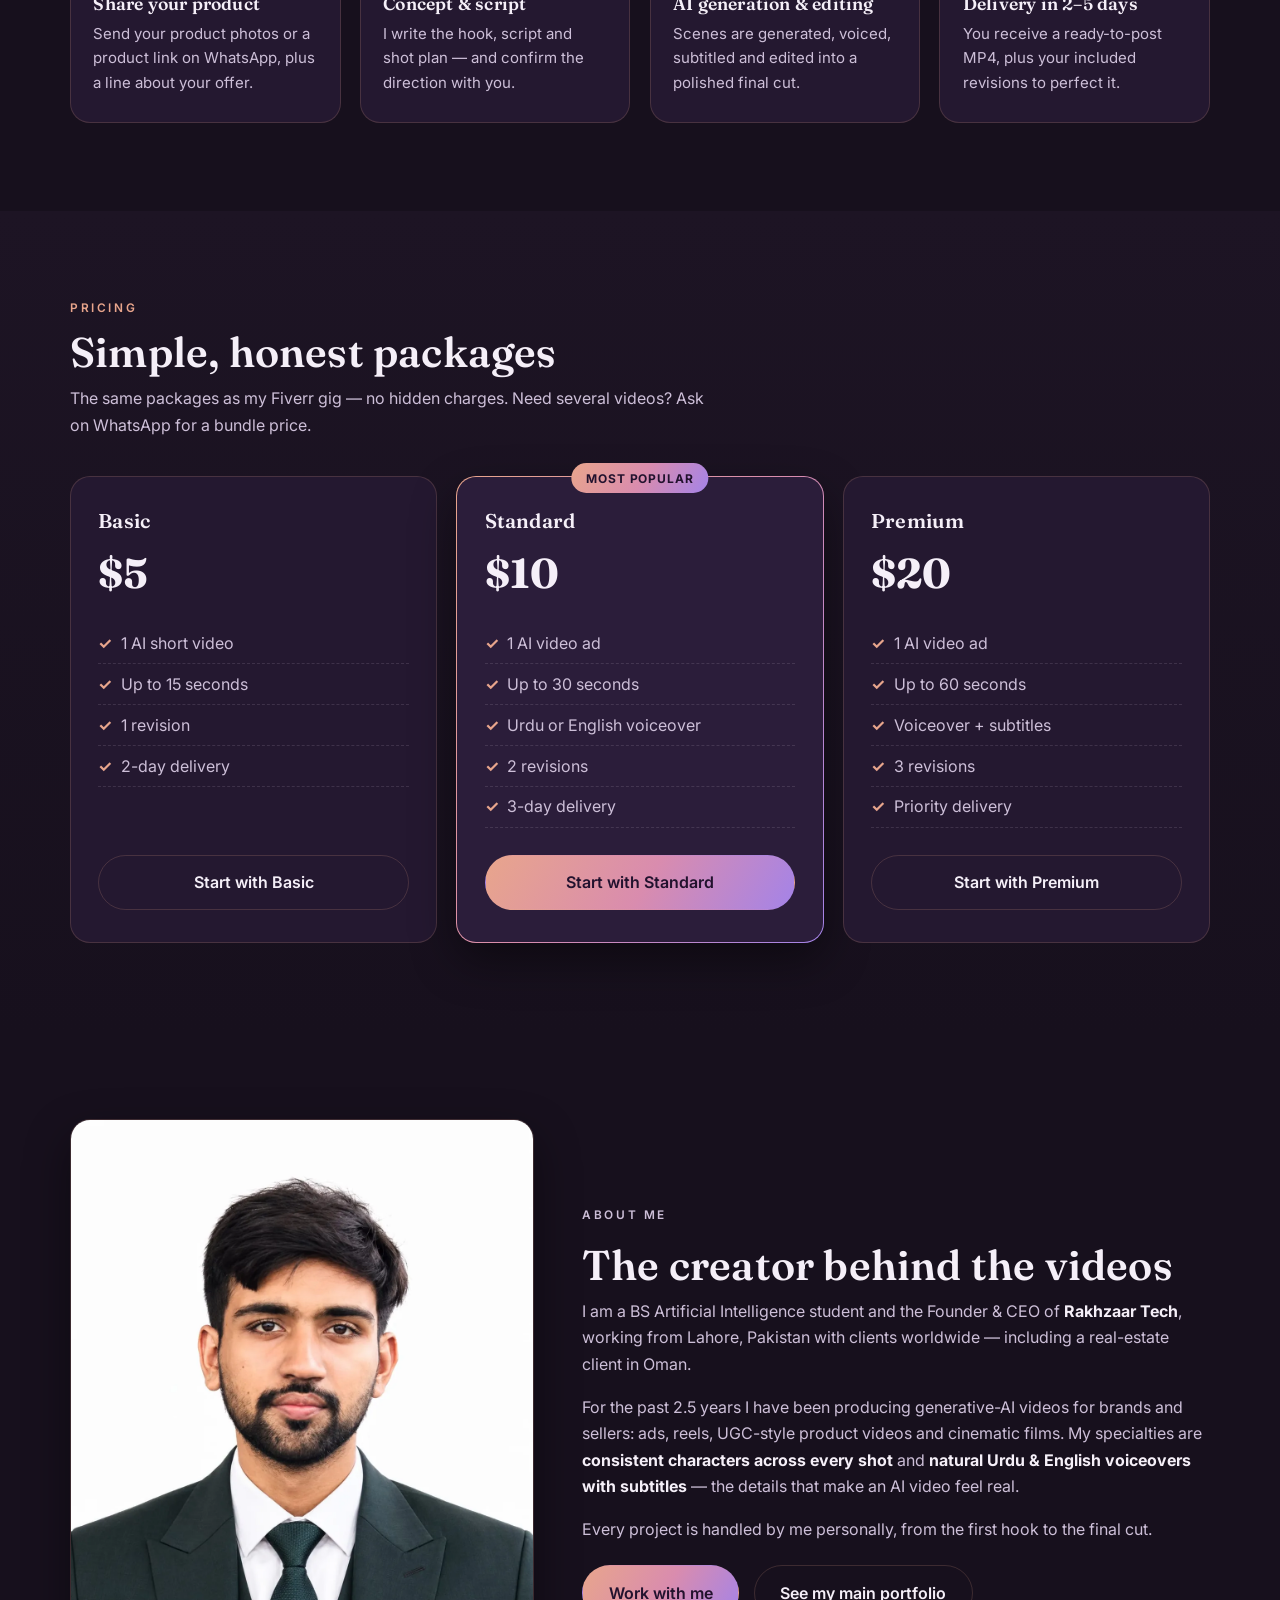
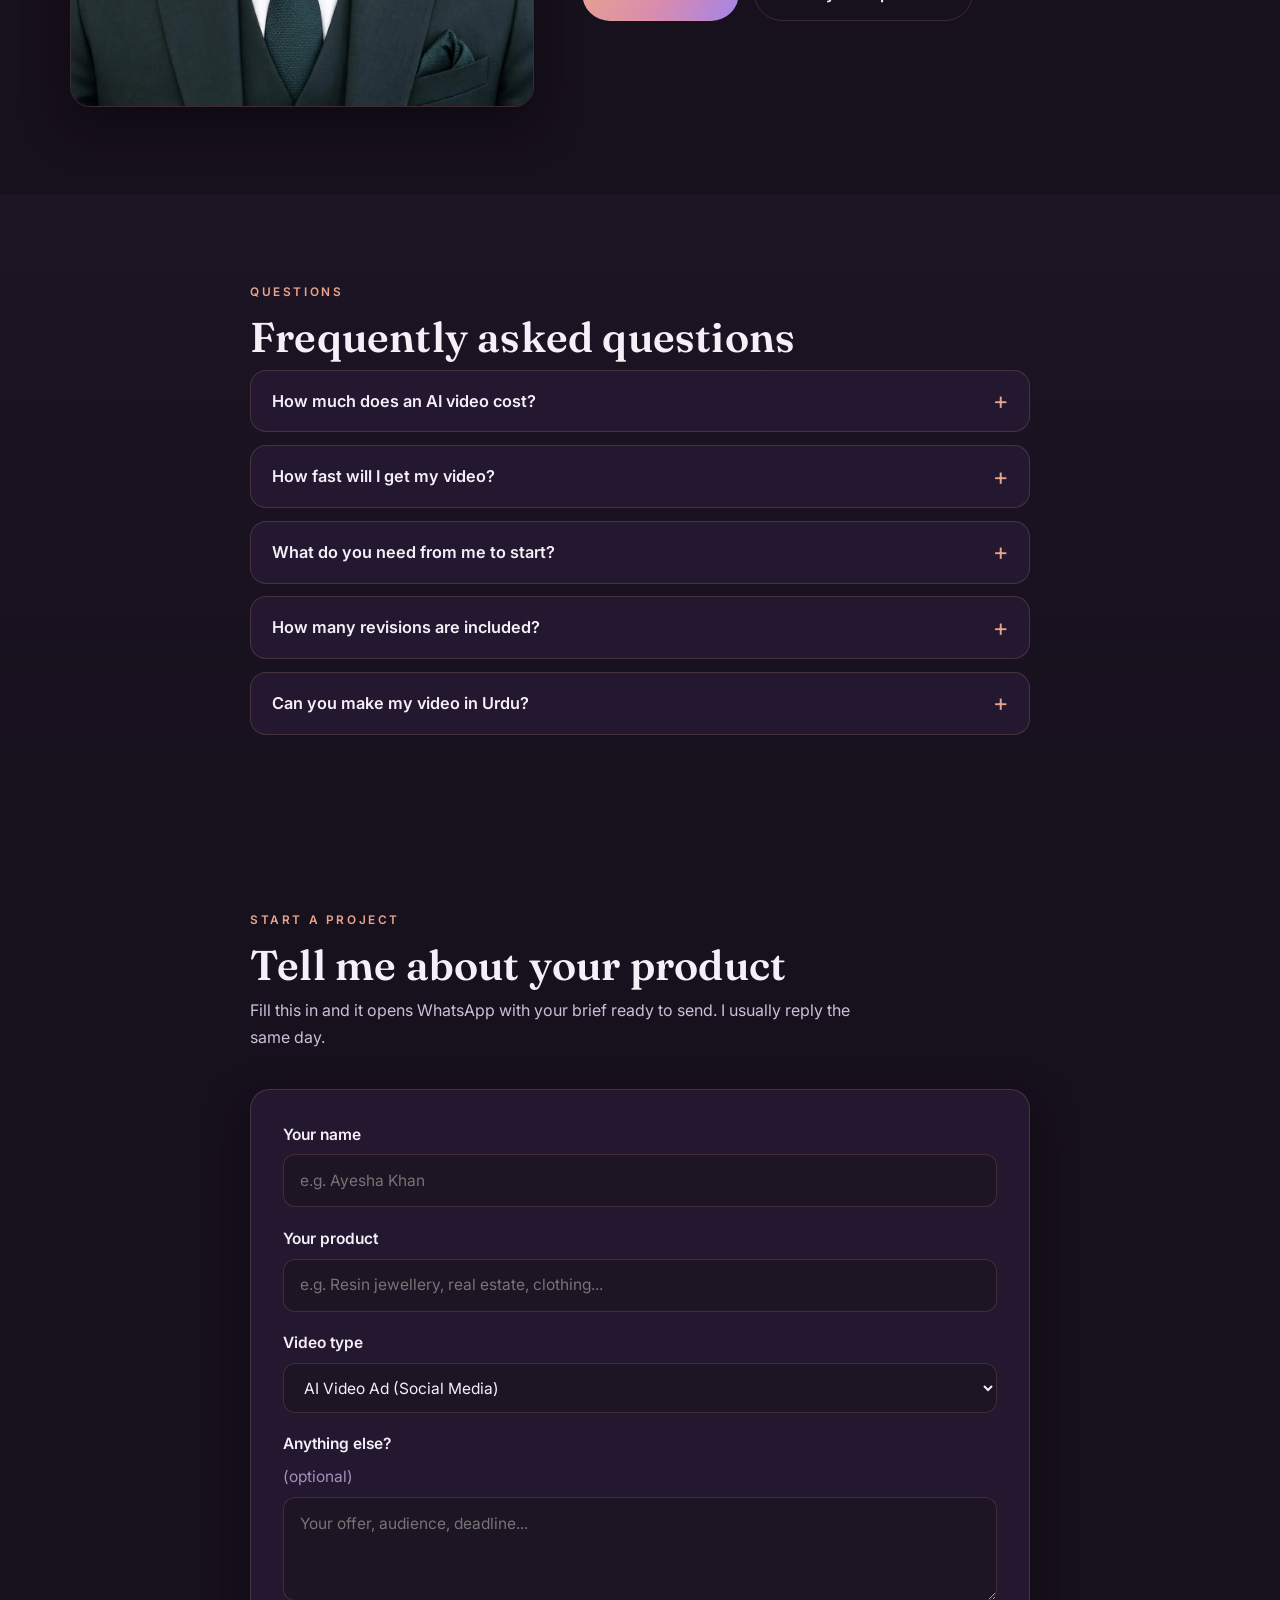
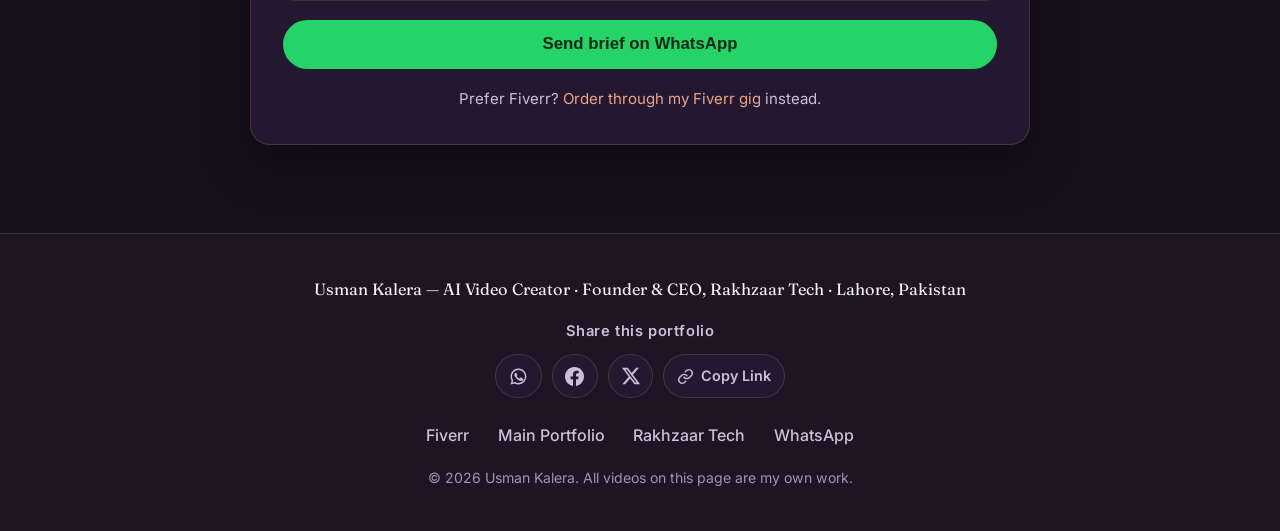
==== commit cb63e6a3: "Latest Work: add AURENZA ad and Nuqoosh teaser" ====
--- a/index.html
+++ b/index.html
@@ -146,6 +146,30 @@
       "duration": "PT10S",
       "inLanguage": "en",
       "creator": { "@id": "https://usmankalera-dev.github.io/ai-video-creator/#person" }
+    },
+    {
+      "@type": "VideoObject",
+      "@id": "https://usmankalera-dev.github.io/ai-video-creator/#aurenza-ad-video",
+      "name": "AURENZA Hair Oil — Product Ad",
+      "description": "A premium 10-second Full HD product ad created by Usman Kalera for AURENZA hair oil: golden morning light among the leaves, the bottle resting on stone, a slow dropper close-up and the full pack shot, closing on the line 'Your Hair. Your Glow.'",
+      "thumbnailUrl": "https://usmankalera-dev.github.io/ai-video-creator/assets/images/poster-aurenza.jpg",
+      "contentUrl": "https://usmankalera-dev.github.io/ai-video-creator/assets/videos/aurenza-hair-oil-ad.mp4",
+      "uploadDate": "2026-10-23",
+      "duration": "PT10S",
+      "inLanguage": "en",
+      "creator": { "@id": "https://usmankalera-dev.github.io/ai-video-creator/#person" }
+    },
+    {
+      "@type": "VideoObject",
+      "@id": "https://usmankalera-dev.github.io/ai-video-creator/#nuqoosh-teaser-video",
+      "name": "Nuqoosh Resin Art — Brand Teaser",
+      "description": "A golden 10-second brand teaser created by Usman Kalera for Nuqoosh, a handmade resin art brand: liquid gold resin swirling with gold flakes, soft marble textures, and a closing gold wordmark with the promise 'Something Big Is Coming.'",
+      "thumbnailUrl": "https://usmankalera-dev.github.io/ai-video-creator/assets/images/poster-nuqoosh.jpg",
+      "contentUrl": "https://usmankalera-dev.github.io/ai-video-creator/assets/videos/nuqoosh-resin-teaser.mp4",
+      "uploadDate": "2026-10-23",
+      "duration": "PT10S",
+      "inLanguage": "en",
+      "creator": { "@id": "https://usmankalera-dev.github.io/ai-video-creator/#person" }
     }
   ]
 }
@@ -337,12 +361,13 @@
   <section class="section" id="latest">
     <div class="container">
       <p class="eyebrow reveal" data-i18n="latest_eyebrow">Latest work</p>
-      <h2 class="reveal" data-i18n="latest_h2">The Rakhzaar launch teaser</h2>
-      <p class="section-lead reveal" data-i18n="latest_lead">A product launch teaser for Rakhzaar — an anti-theft crossbody bag coming soon to Lahore. Ten dark, cinematic seconds designed to build suspense before launch day.</p>
-
+      <h2 class="reveal" data-i18n="latest_h2">Product teasers &amp; brand ads</h2>
+      <p class="section-lead reveal" data-i18n="latest_lead">Recent short-form work for product brands: a dark launch teaser for the Rakhzaar crossbody bag, a bright, nature-set product ad for AURENZA Hair Oil, and a golden resin-pour teaser for Nuqoosh resin art. Ten seconds each — made to stop the scroll.</p>
+
+      <div class="latest-grid">
       <article class="film-card latest-card reveal">
         <div class="film-player">
-          <video class="film-video wide" preload="metadata" playsinline controls
+          <video class="film-video wide hd" preload="metadata" playsinline controls
                  poster="assets/images/poster-bag.jpg"
                  src="assets/videos/rakhzaar-bag-teaser.mp4"
                  aria-label="Launch teaser video for the Rakhzaar anti-theft crossbody bag, 10 seconds" data-i18n-aria="latest_video_label"></video>
@@ -354,6 +379,37 @@
           <span class="tag" data-i18n="latest_tag">Launch Teaser · 10s</span>
         </div>
       </article>
+
+      <article class="film-card latest-card reveal">
+        <div class="film-player">
+          <video class="film-video wide hd" preload="metadata" playsinline controls
+                 poster="assets/images/poster-aurenza.jpg"
+                 src="assets/videos/aurenza-hair-oil-ad.mp4"
+                 aria-label="Product ad video for AURENZA hair oil, 10 seconds" data-i18n-aria="latest2_video_label"></video>
+        </div>
+        <div class="film-meta">
+          <h3 data-i18n="latest2_title">AURENZA — Hair Oil</h3>
+          <p class="film-caption" data-i18n="latest2_caption">Product Ad · 10 seconds · Full HD</p>
+          <p data-i18n="latest2_desc">A premium product ad for AURENZA hair oil, set in golden morning light among the leaves: the bottle resting on stone, a slow dropper close-up, and the full pack shot to close — ending on the line “Your Hair. Your Glow.”</p>
+          <span class="tag" data-i18n="latest2_tag">Brand Ad · 10s</span>
+        </div>
+      </article>
+
+      <article class="film-card latest-card reveal">
+        <div class="film-player">
+          <video class="film-video wide hd" preload="metadata" playsinline controls
+                 poster="assets/images/poster-nuqoosh.jpg"
+                 src="assets/videos/nuqoosh-resin-teaser.mp4"
+                 aria-label="Brand teaser video for Nuqoosh resin art, 10 seconds" data-i18n-aria="latest3_video_label"></video>
+        </div>
+        <div class="film-meta">
+          <h3 data-i18n="latest3_title">Nuqoosh — Resin Art</h3>
+          <p class="film-caption" data-i18n="latest3_caption">Brand Teaser · 10 seconds</p>
+          <p data-i18n="latest3_desc">A golden resin-pour teaser for Nuqoosh, a handmade resin art brand: liquid gold swirling with flakes, soft marble textures, and a closing promise — “Something Big Is Coming.”</p>
+          <span class="tag" data-i18n="latest3_tag">Launch Teaser · 10s</span>
+        </div>
+      </article>
+      </div>
     </div>
   </section>
 
--- a/style.css
+++ b/style.css
@@ -444,3 +444,19 @@
 /* ============ Round 4: Latest work (Rakhzaar bag teaser) ============ */
 .film-video.wide{aspect-ratio:848/478}
 .latest-card{margin-bottom:0}
+
+/* ============ Round 5: Latest work grid (3 cards) ============ */
+.latest-grid{display:grid;grid-template-columns:repeat(3,1fr);gap:1.4rem;align-items:start}
+.latest-grid .film-card{margin-bottom:0}
+.latest-grid .film-meta{padding:1.25rem .2rem .35rem}
+.latest-grid .film-meta h3{font-size:clamp(1.25rem,2.6vw,1.55rem)}
+.latest-grid .film-meta p:not(.film-caption){font-size:.95rem}
+.film-video.hd{aspect-ratio:16/9}
+@media (max-width:1100px){
+  .latest-grid{grid-template-columns:1fr 1fr}
+  .latest-grid .film-card:last-child{grid-column:1/-1;width:calc(50% - .7rem);justify-self:center}
+}
+@media (max-width:700px){
+  .latest-grid{grid-template-columns:1fr}
+  .latest-grid .film-card:last-child{grid-column:auto;width:auto;justify-self:stretch}
+}
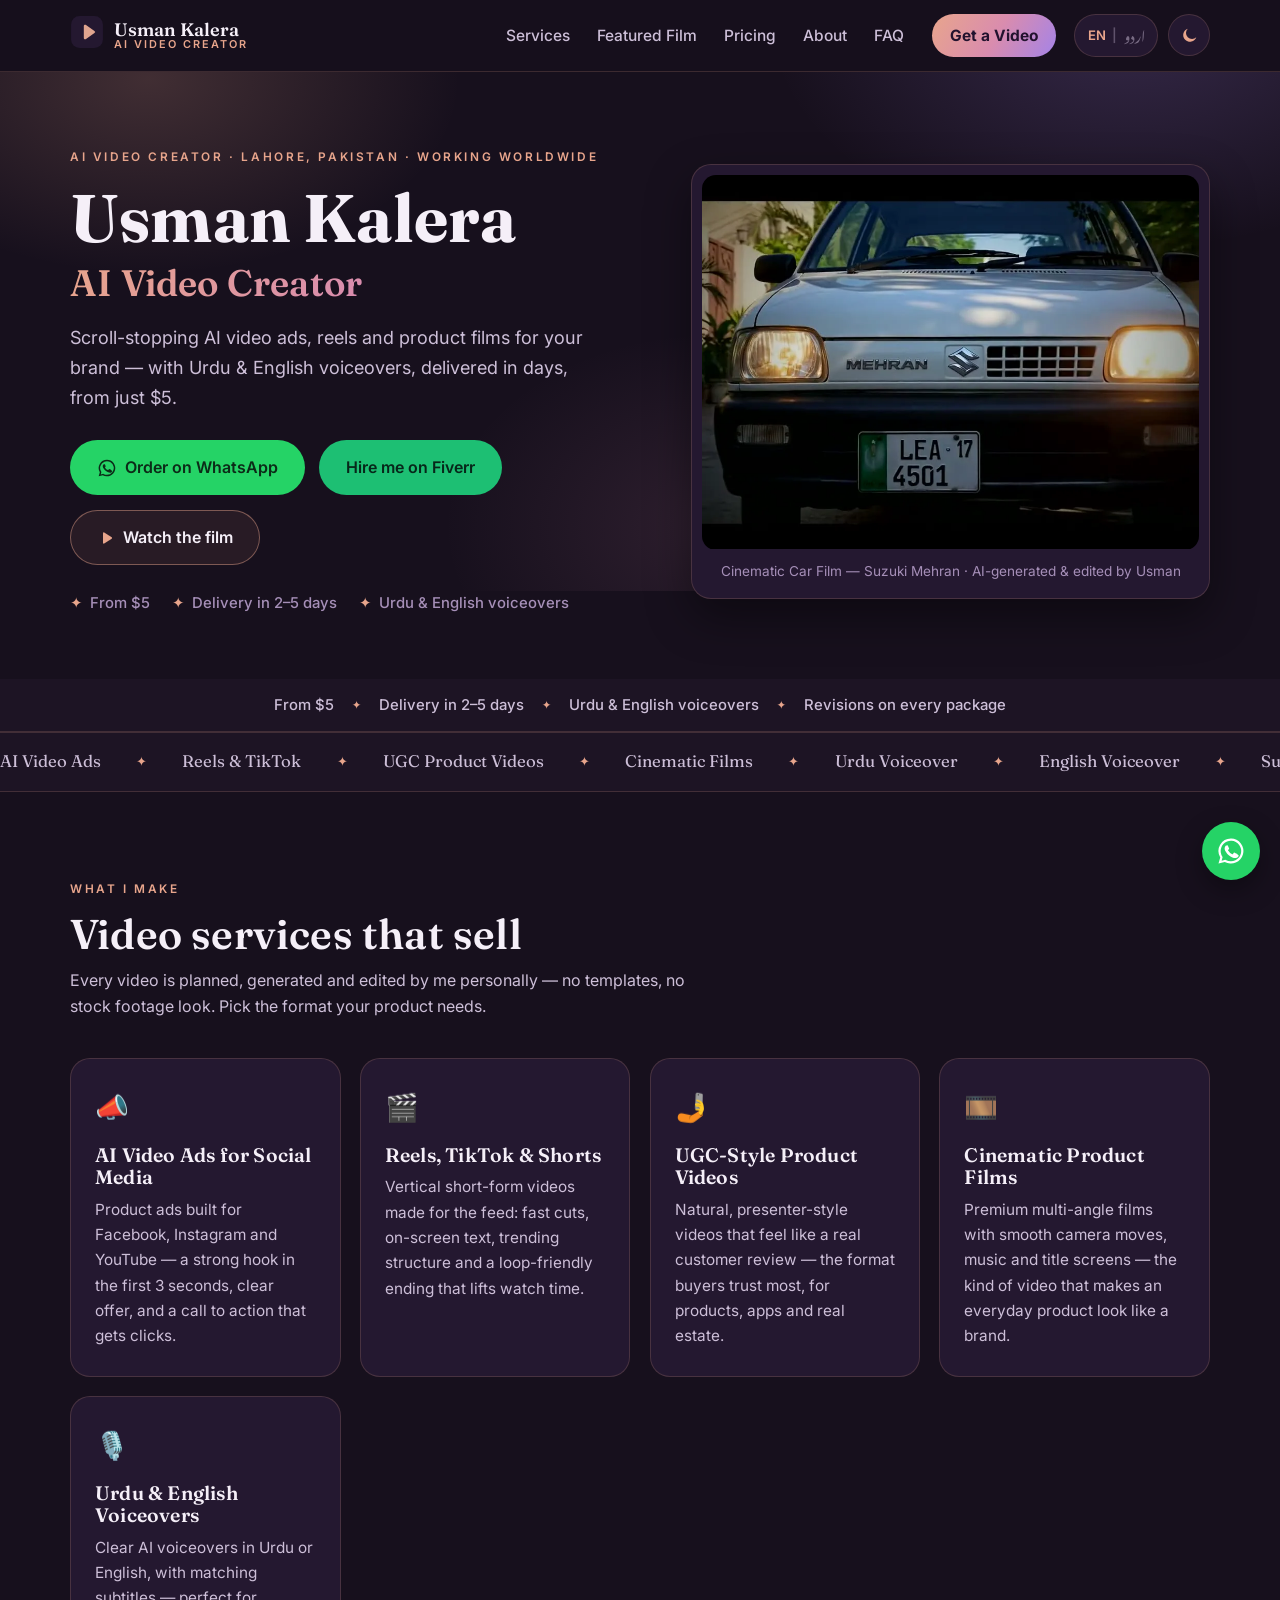
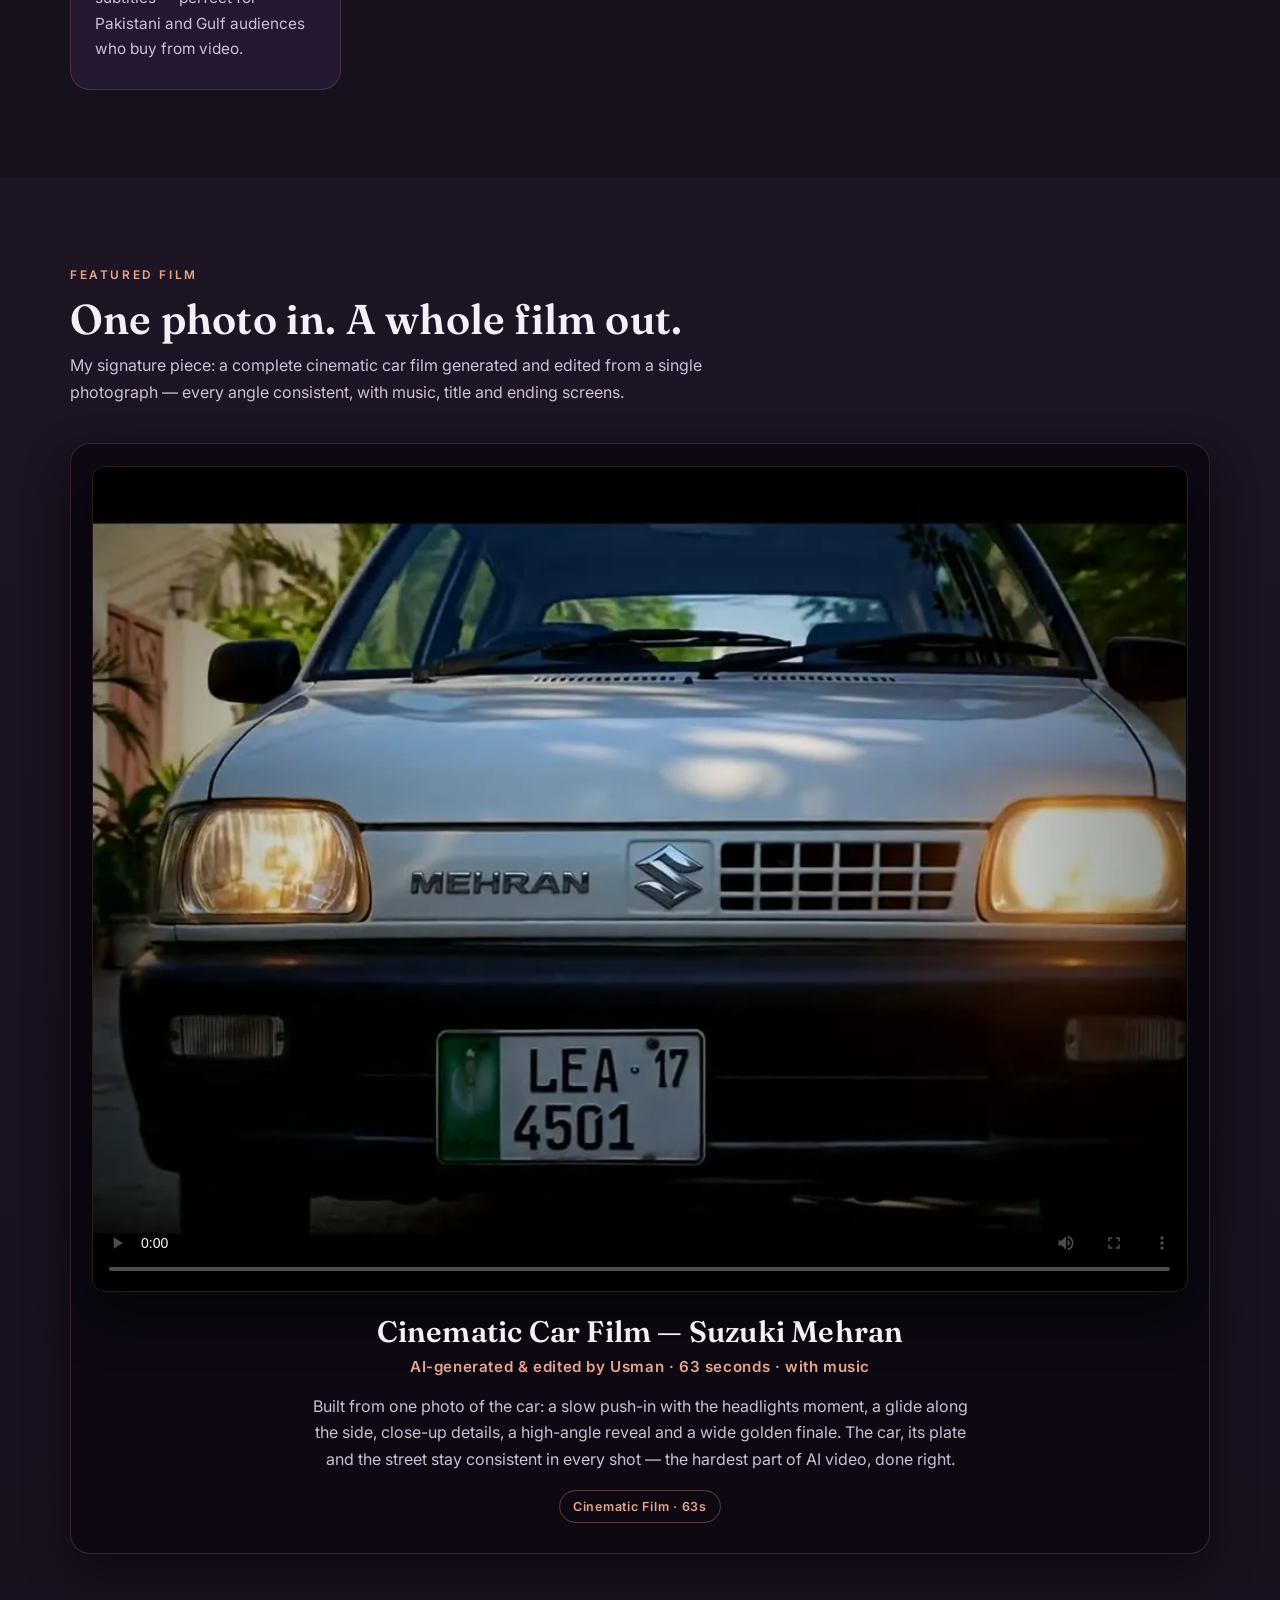
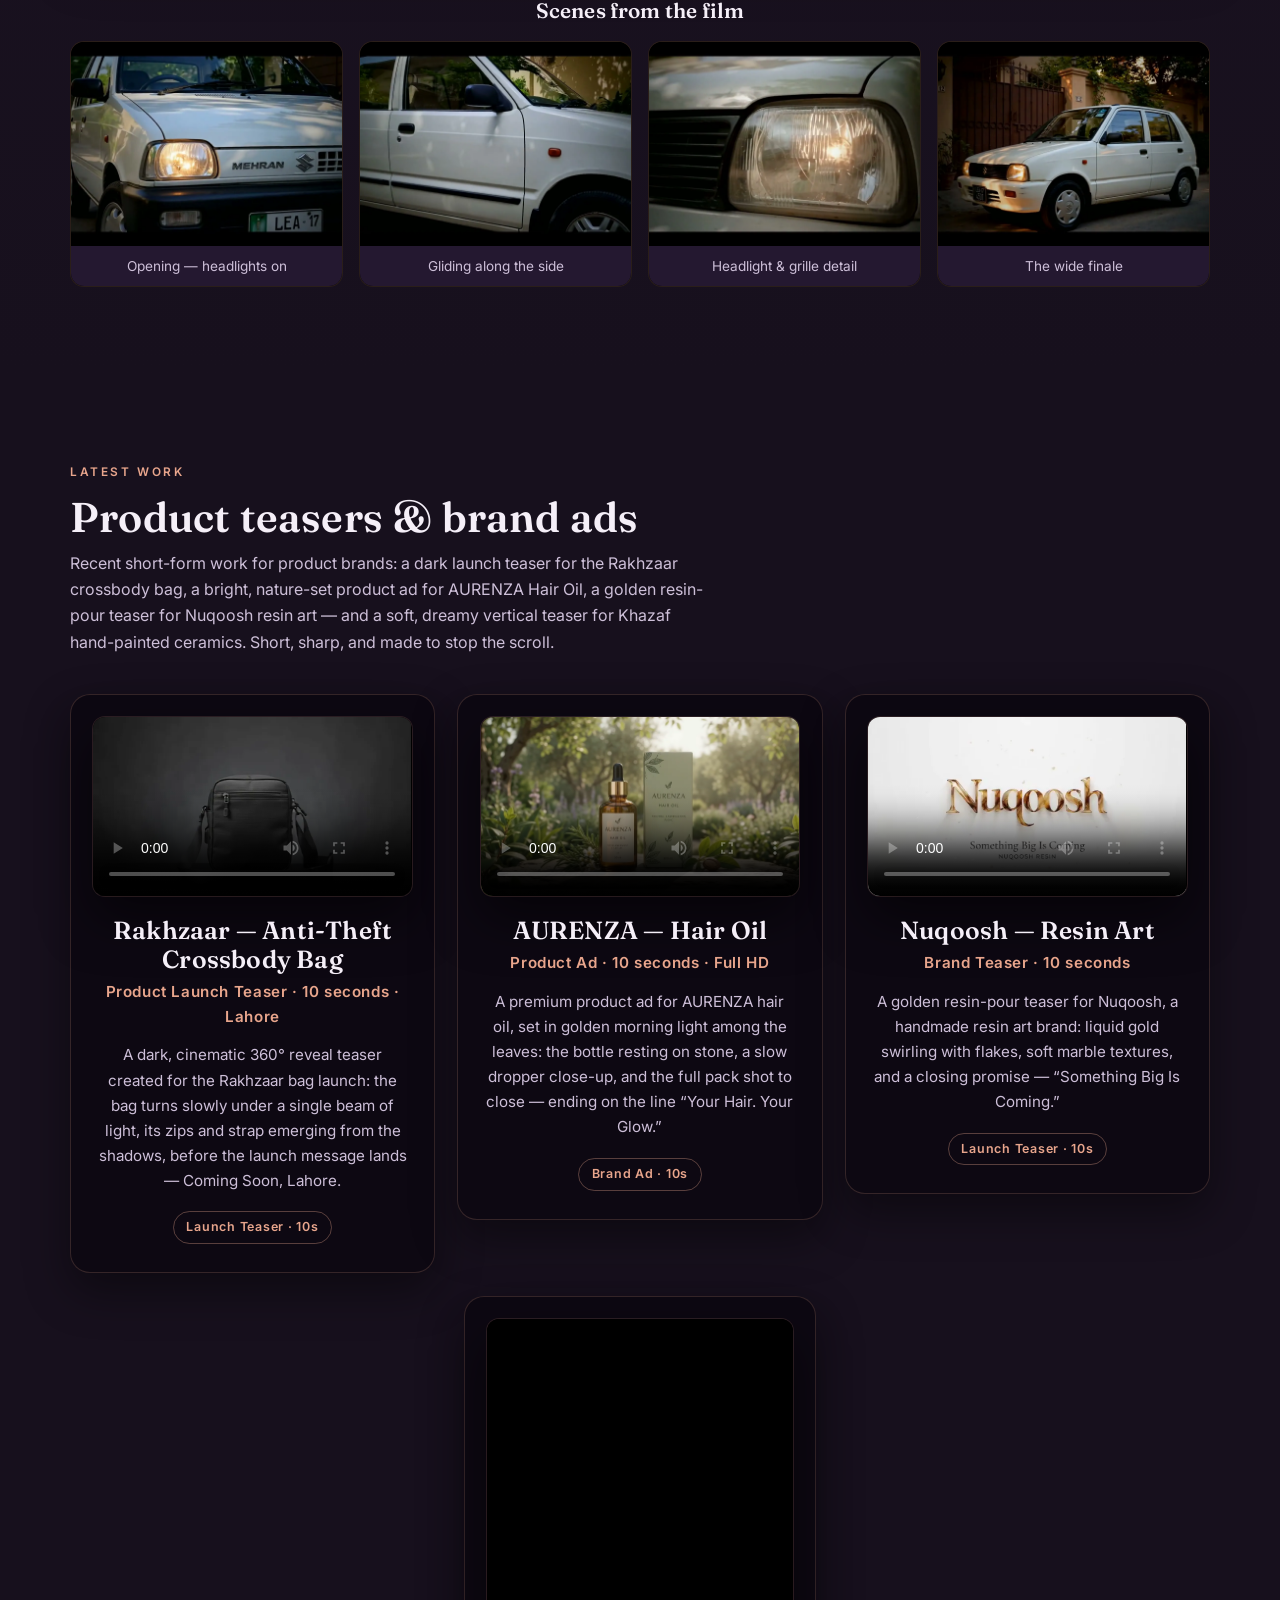
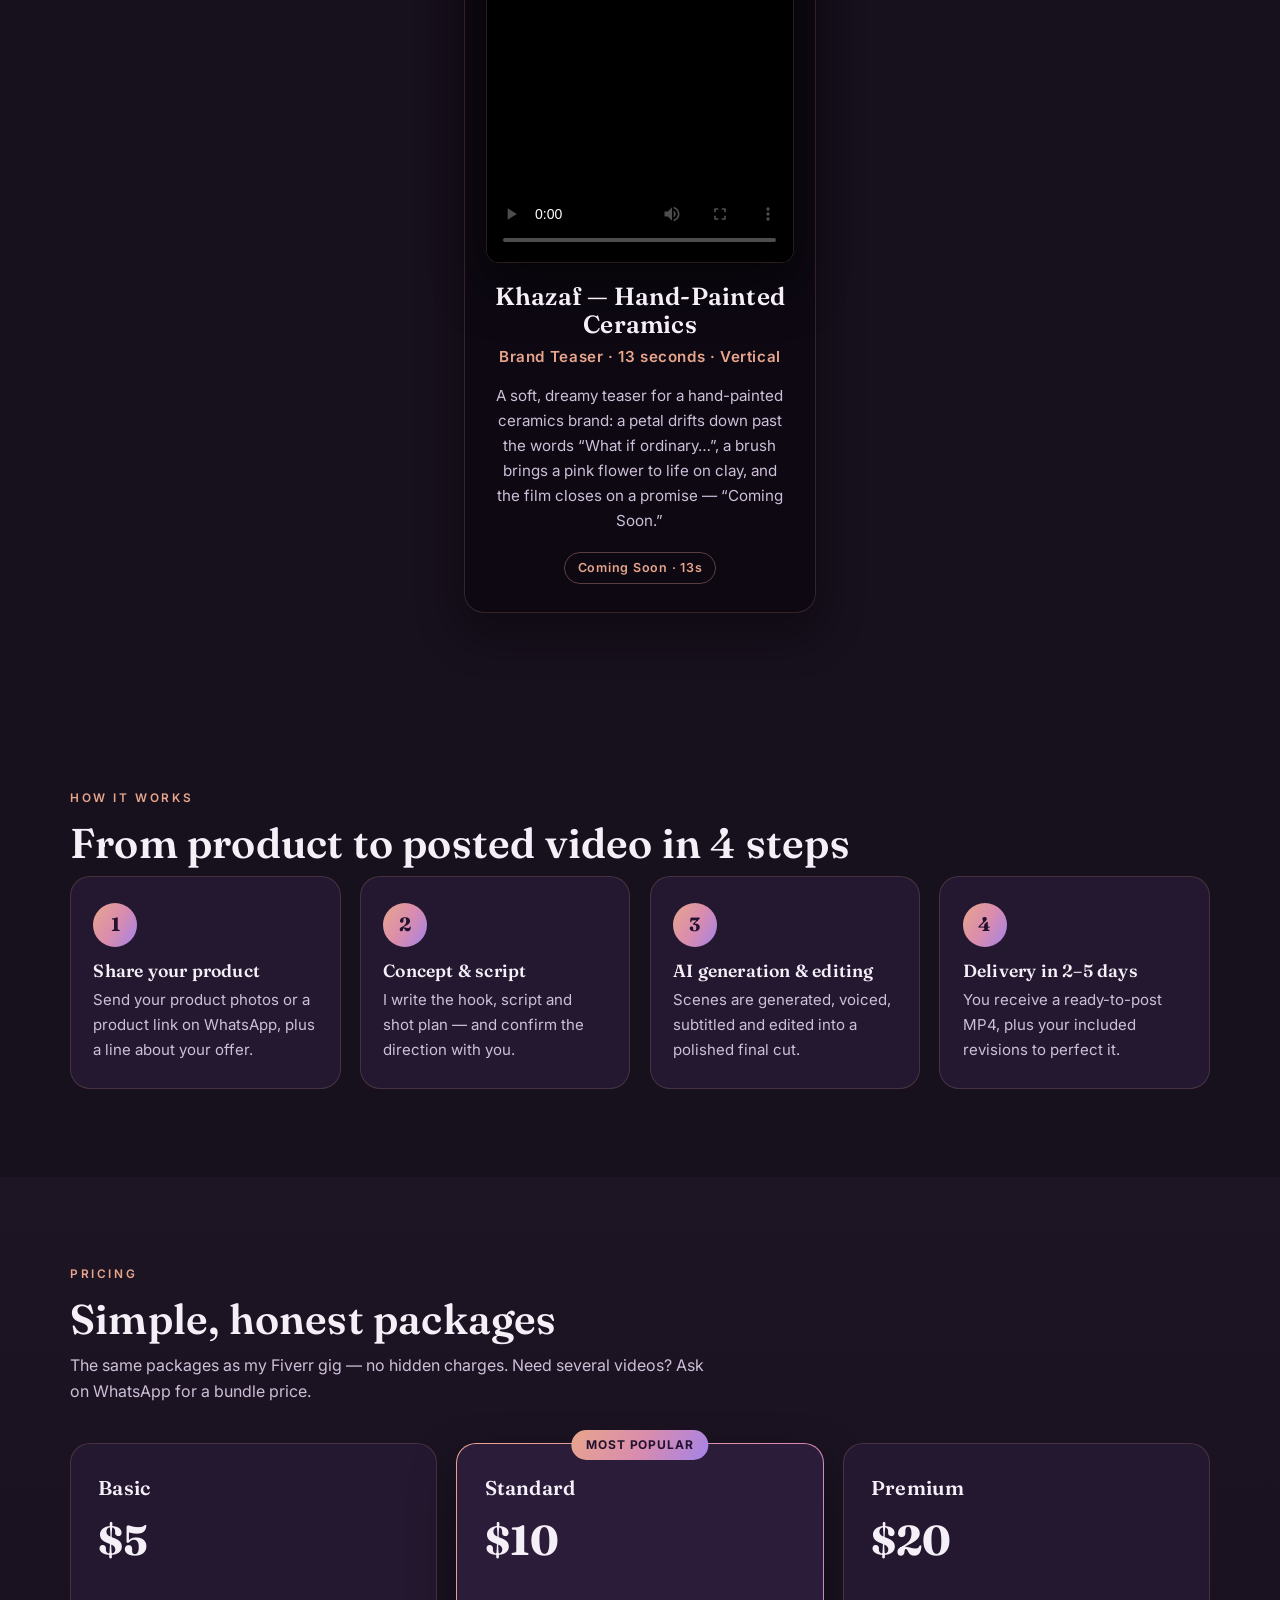
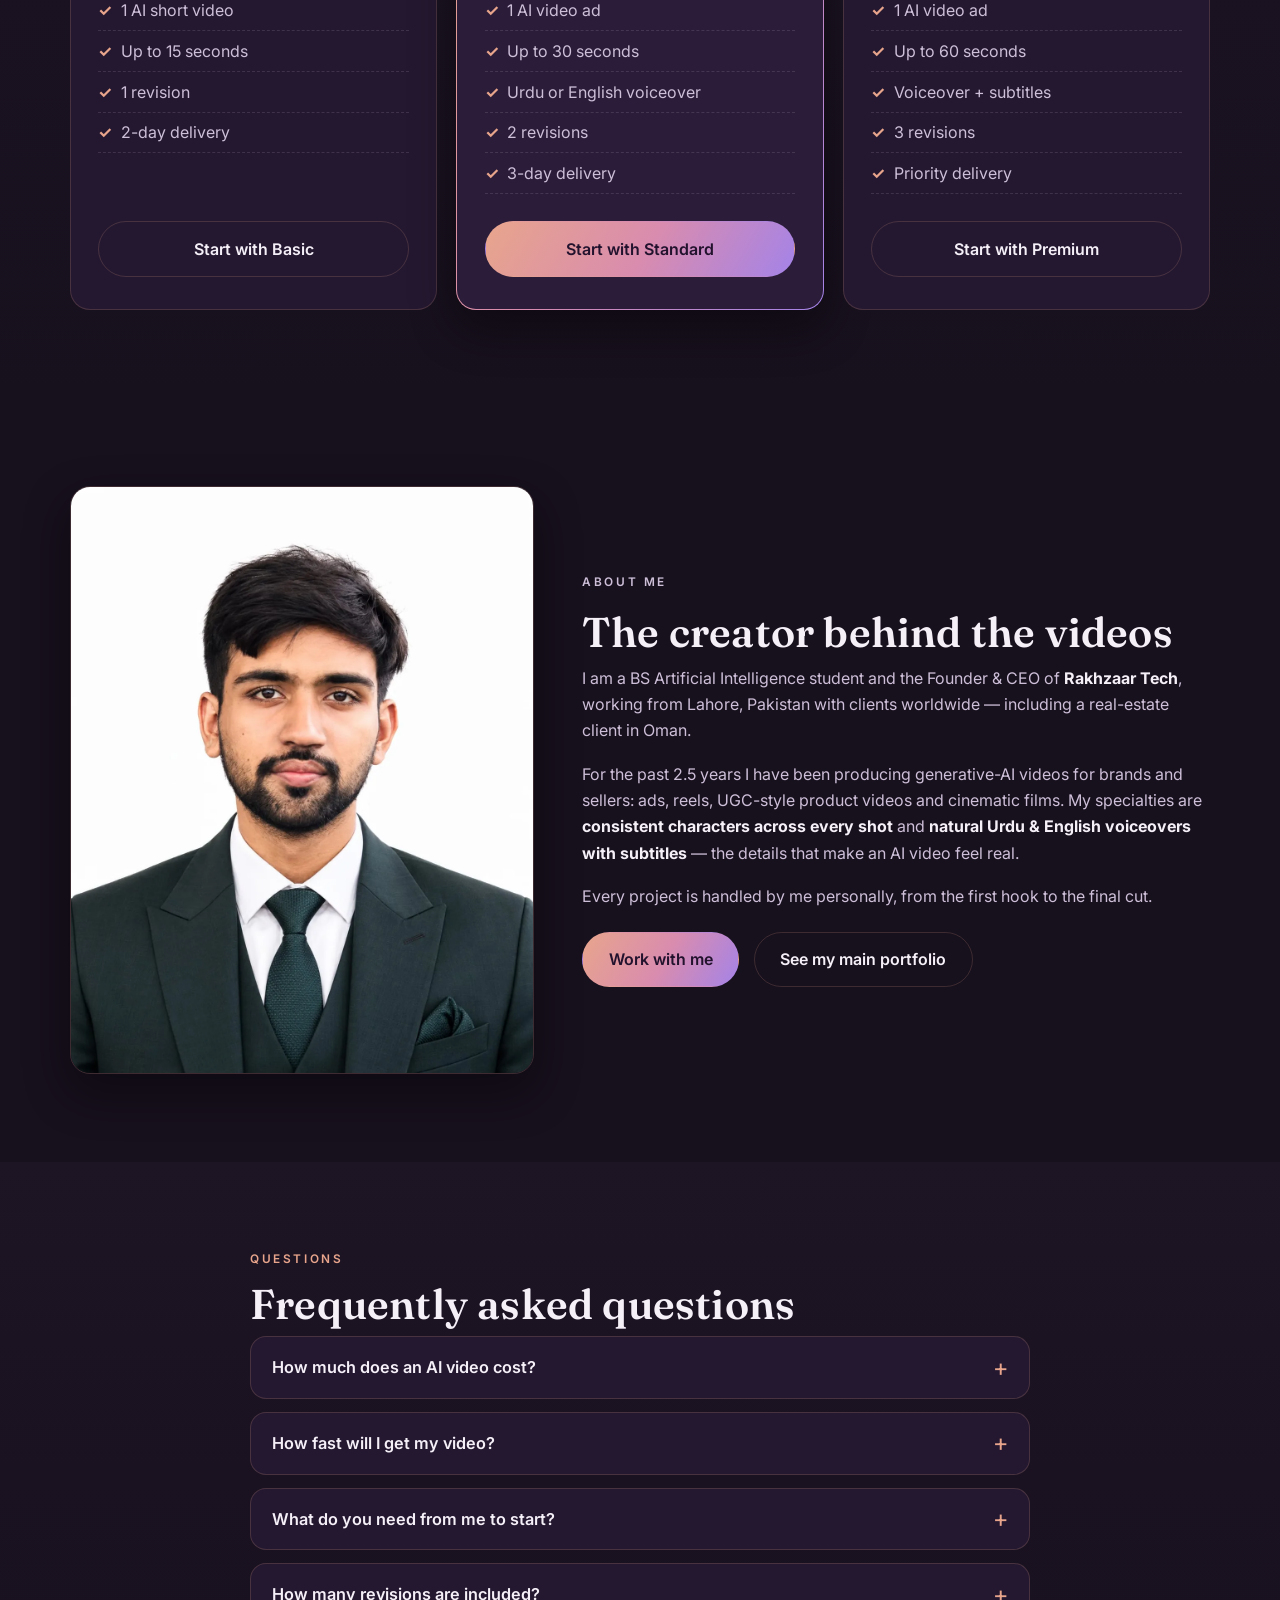
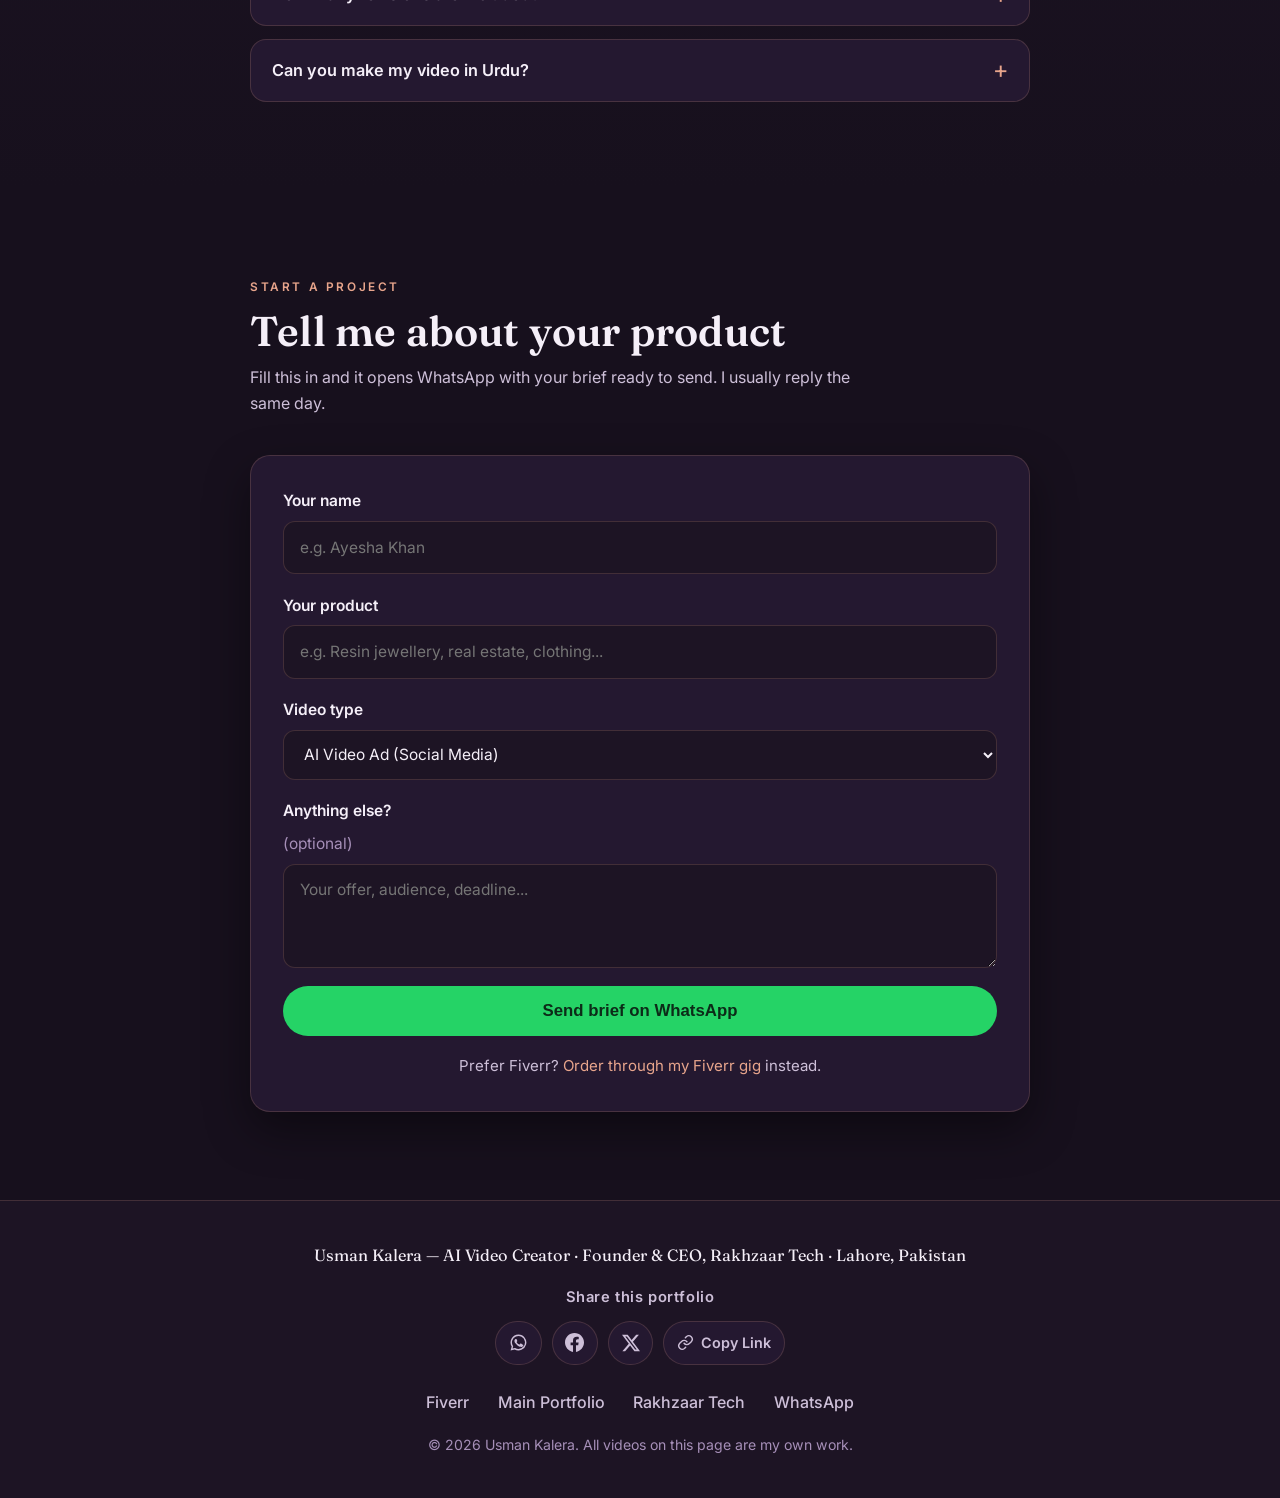
==== commit 15cbdfa4: "Latest Work: add Khazaf ceramics teaser" ====
--- a/index.html
+++ b/index.html
@@ -170,6 +170,18 @@
       "duration": "PT10S",
       "inLanguage": "en",
       "creator": { "@id": "https://usmankalera-dev.github.io/ai-video-creator/#person" }
+    },
+    {
+      "@type": "VideoObject",
+      "@id": "https://usmankalera-dev.github.io/ai-video-creator/#khazaf-teaser-video",
+      "name": "Khazaf Hand-Painted Ceramics — Brand Teaser",
+      "description": "A soft, dreamy 13-second vertical brand teaser created by Usman Kalera for Khazaf, a hand-painted ceramics brand: a petal drifts down past the words 'What if ordinary...', a brush paints a pink flower onto a ceramic plate, and the film closes on a promise — 'Coming Soon. Follow us to watch creativity bloom.'",
+      "thumbnailUrl": "https://usmankalera-dev.github.io/ai-video-creator/assets/images/poster-khazaf.jpg",
+      "contentUrl": "https://usmankalera-dev.github.io/ai-video-creator/assets/videos/khazaf-ceramics-teaser.mp4",
+      "uploadDate": "2026-10-23",
+      "duration": "PT13S",
+      "inLanguage": "en",
+      "creator": { "@id": "https://usmankalera-dev.github.io/ai-video-creator/#person" }
     }
   ]
 }
@@ -362,7 +374,7 @@
     <div class="container">
       <p class="eyebrow reveal" data-i18n="latest_eyebrow">Latest work</p>
       <h2 class="reveal" data-i18n="latest_h2">Product teasers &amp; brand ads</h2>
-      <p class="section-lead reveal" data-i18n="latest_lead">Recent short-form work for product brands: a dark launch teaser for the Rakhzaar crossbody bag, a bright, nature-set product ad for AURENZA Hair Oil, and a golden resin-pour teaser for Nuqoosh resin art. Ten seconds each — made to stop the scroll.</p>
+      <p class="section-lead reveal" data-i18n="latest_lead">Recent short-form work for product brands: a dark launch teaser for the Rakhzaar crossbody bag, a bright, nature-set product ad for AURENZA Hair Oil, a golden resin-pour teaser for Nuqoosh resin art — and a soft, dreamy vertical teaser for Khazaf hand-painted ceramics. Short, sharp, and made to stop the scroll.</p>
 
       <div class="latest-grid">
       <article class="film-card latest-card reveal">
@@ -407,6 +419,21 @@
           <p class="film-caption" data-i18n="latest3_caption">Brand Teaser · 10 seconds</p>
           <p data-i18n="latest3_desc">A golden resin-pour teaser for Nuqoosh, a handmade resin art brand: liquid gold swirling with flakes, soft marble textures, and a closing promise — “Something Big Is Coming.”</p>
           <span class="tag" data-i18n="latest3_tag">Launch Teaser · 10s</span>
+        </div>
+      </article>
+
+      <article class="film-card latest-card latest-card-portrait reveal">
+        <div class="film-player">
+          <video class="film-video portrait" preload="metadata" playsinline controls
+                 poster="assets/images/poster-khazaf.jpg"
+                 src="assets/videos/khazaf-ceramics-teaser.mp4"
+                 aria-label="Brand teaser video for Khazaf hand-painted ceramics, 13 seconds, vertical" data-i18n-aria="latest4_video_label"></video>
+        </div>
+        <div class="film-meta">
+          <h3 data-i18n="latest4_title">Khazaf — Hand-Painted Ceramics</h3>
+          <p class="film-caption" data-i18n="latest4_caption">Brand Teaser · 13 seconds · Vertical</p>
+          <p data-i18n="latest4_desc">A soft, dreamy teaser for a hand-painted ceramics brand: a petal drifts down past the words “What if ordinary…”, a brush brings a pink flower to life on clay, and the film closes on a promise — “Coming Soon.”</p>
+          <span class="tag" data-i18n="latest4_tag">Coming Soon · 13s</span>
         </div>
       </article>
       </div>
--- a/style.css
+++ b/style.css
@@ -454,9 +454,20 @@
 .film-video.hd{aspect-ratio:16/9}
 @media (max-width:1100px){
   .latest-grid{grid-template-columns:1fr 1fr}
-  .latest-grid .film-card:last-child{grid-column:1/-1;width:calc(50% - .7rem);justify-self:center}
 }
 @media (max-width:700px){
   .latest-grid{grid-template-columns:1fr}
-  .latest-grid .film-card:last-child{grid-column:auto;width:auto;justify-self:stretch}
-}
+}
+
+/* ============ Round 6: Latest work — Khazaf portrait card ============ */
+.film-video.portrait{aspect-ratio:9/16}
+.latest-card-portrait{
+  grid-column:1/-1;width:100%;max-width:352px;justify-self:center;
+}
+.latest-card-portrait .film-meta p:not(.film-caption){max-width:340px}
+@media (max-width:1100px){
+  .latest-card-portrait{max-width:340px}
+}
+@media (max-width:700px){
+  .latest-card-portrait{max-width:min(340px,100%)}
+}
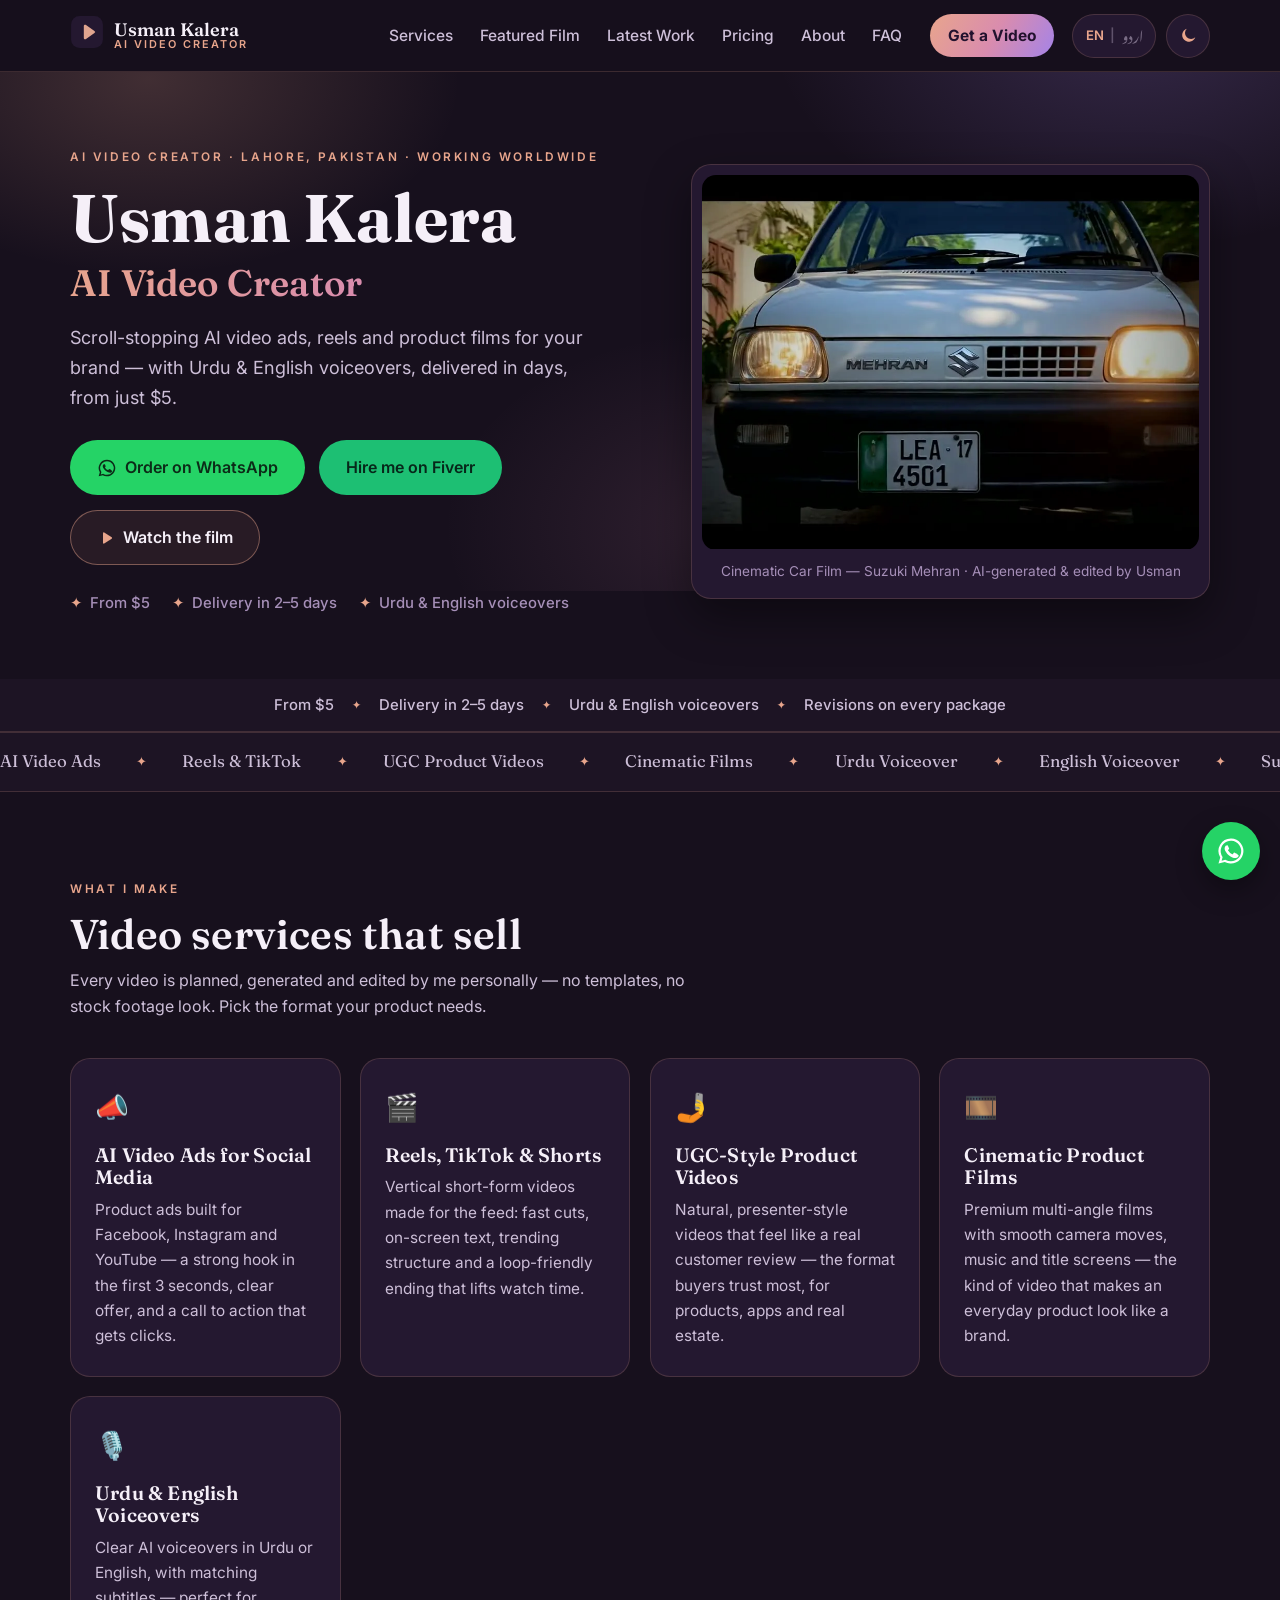
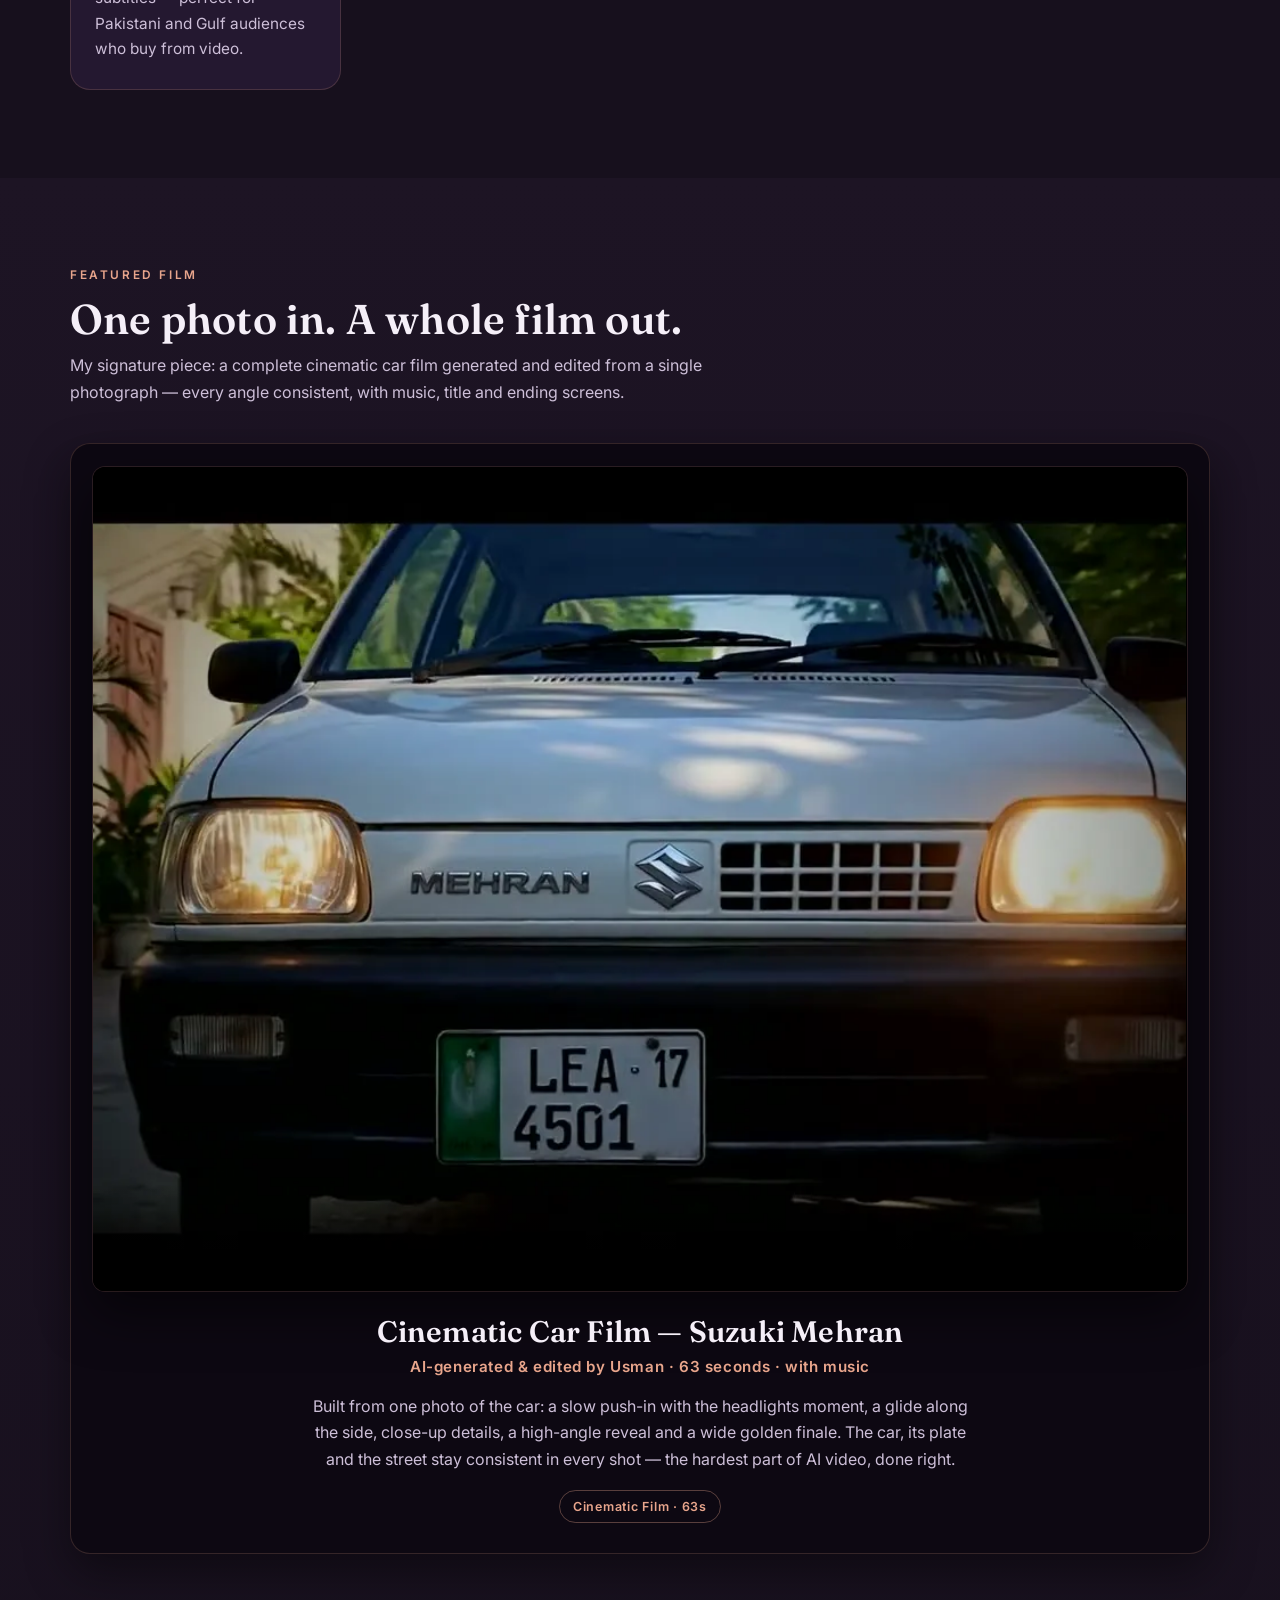
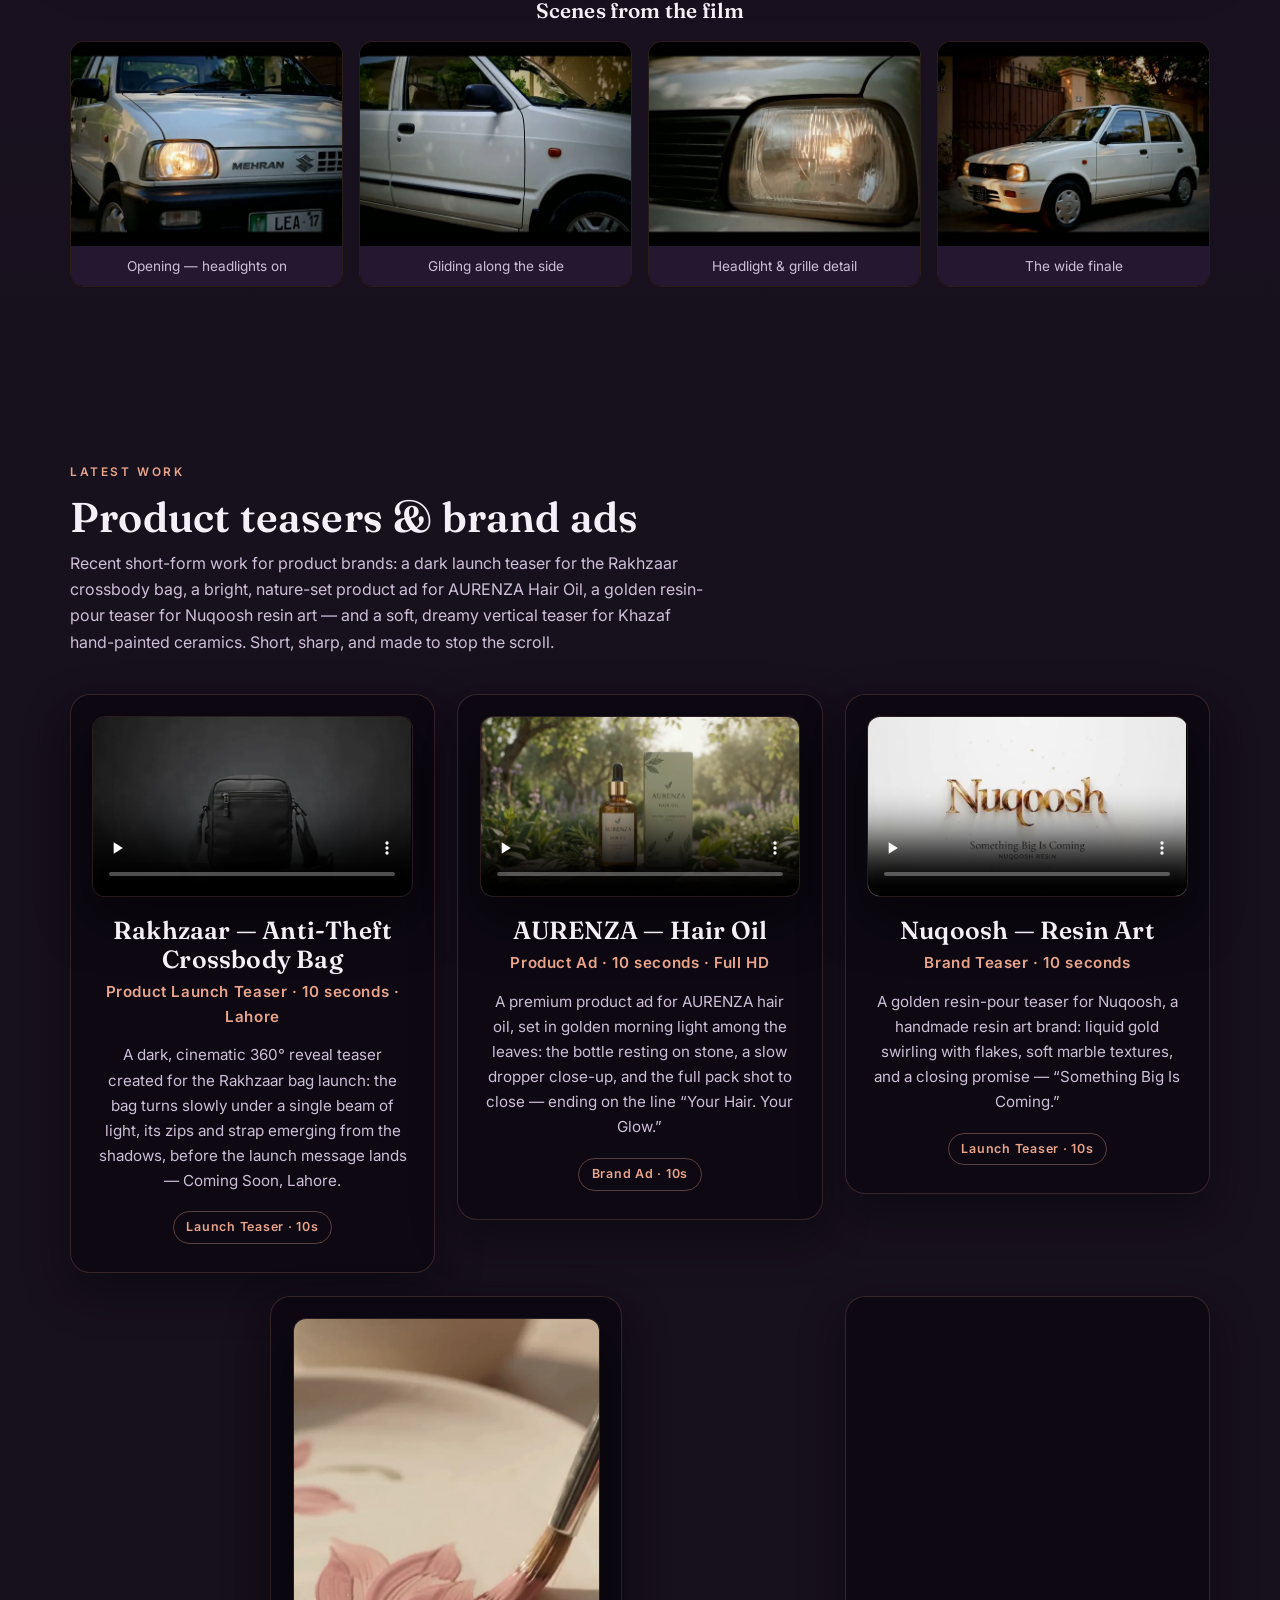
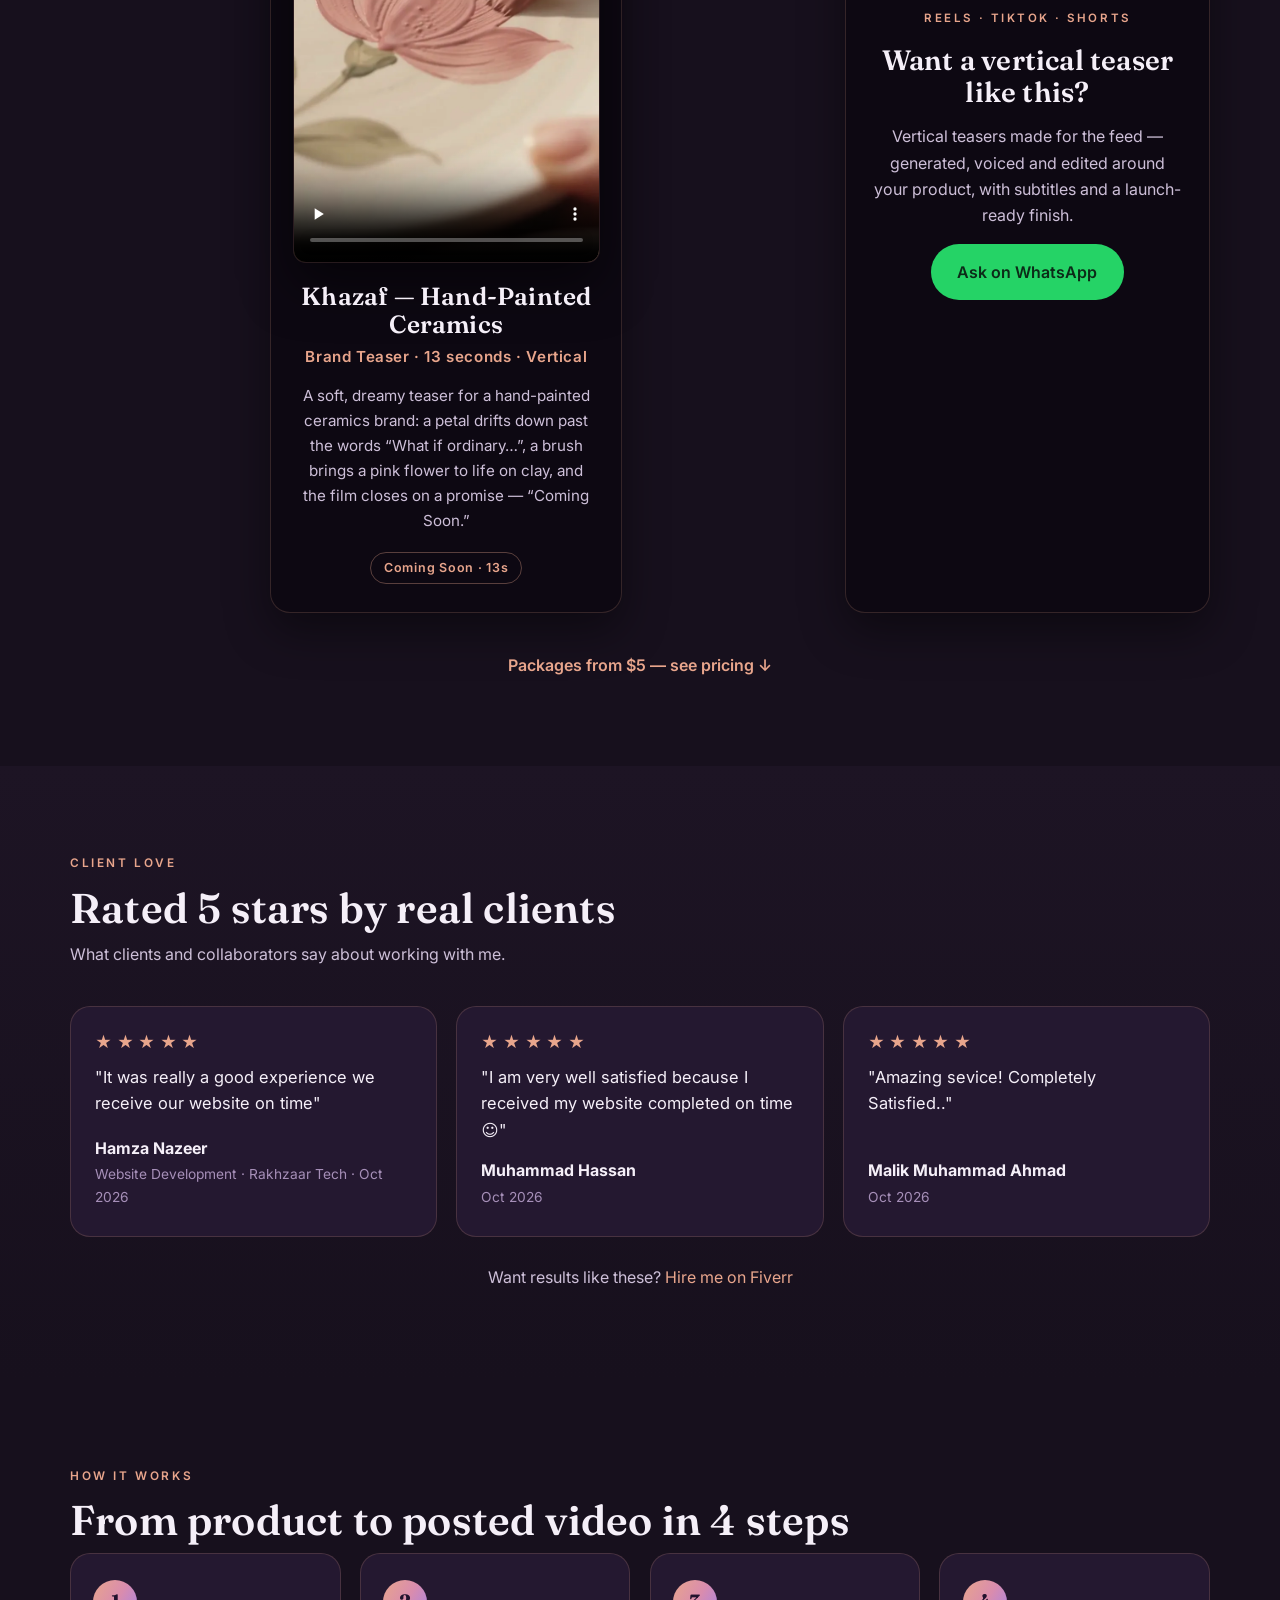
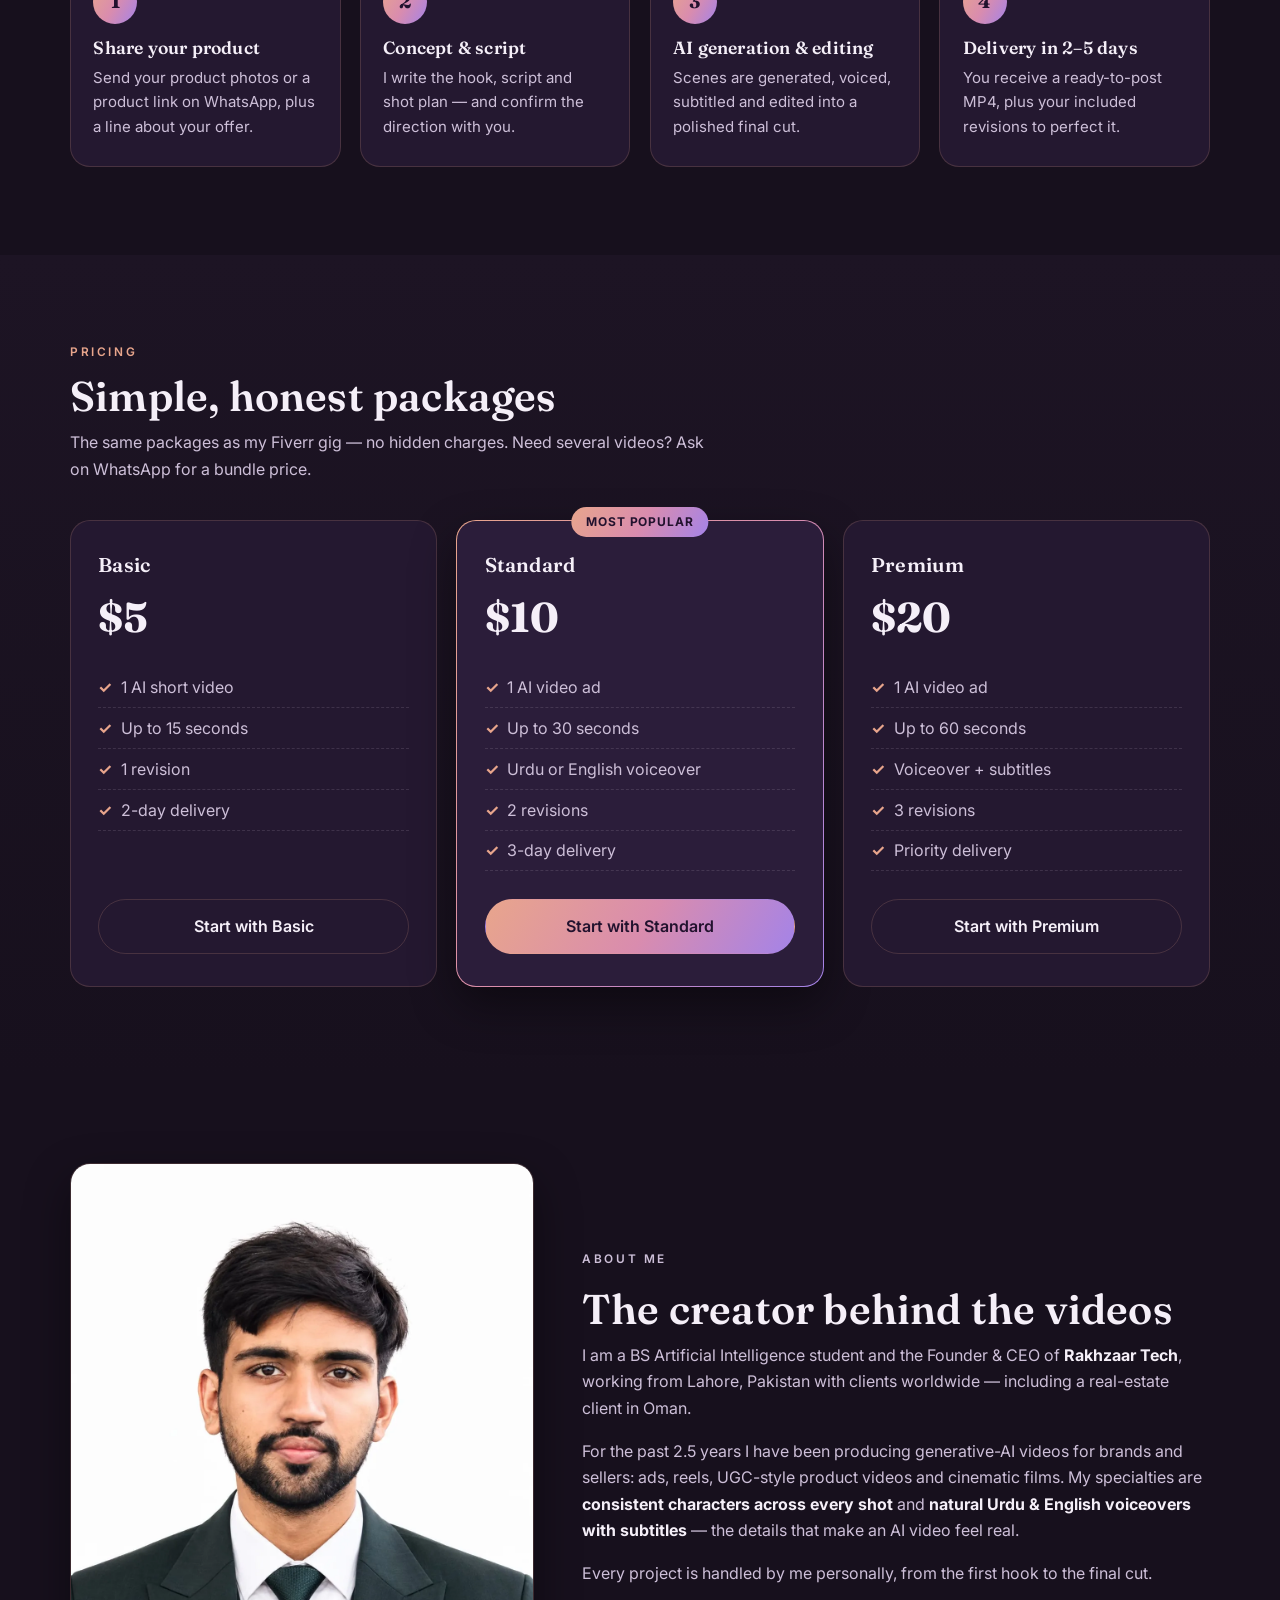
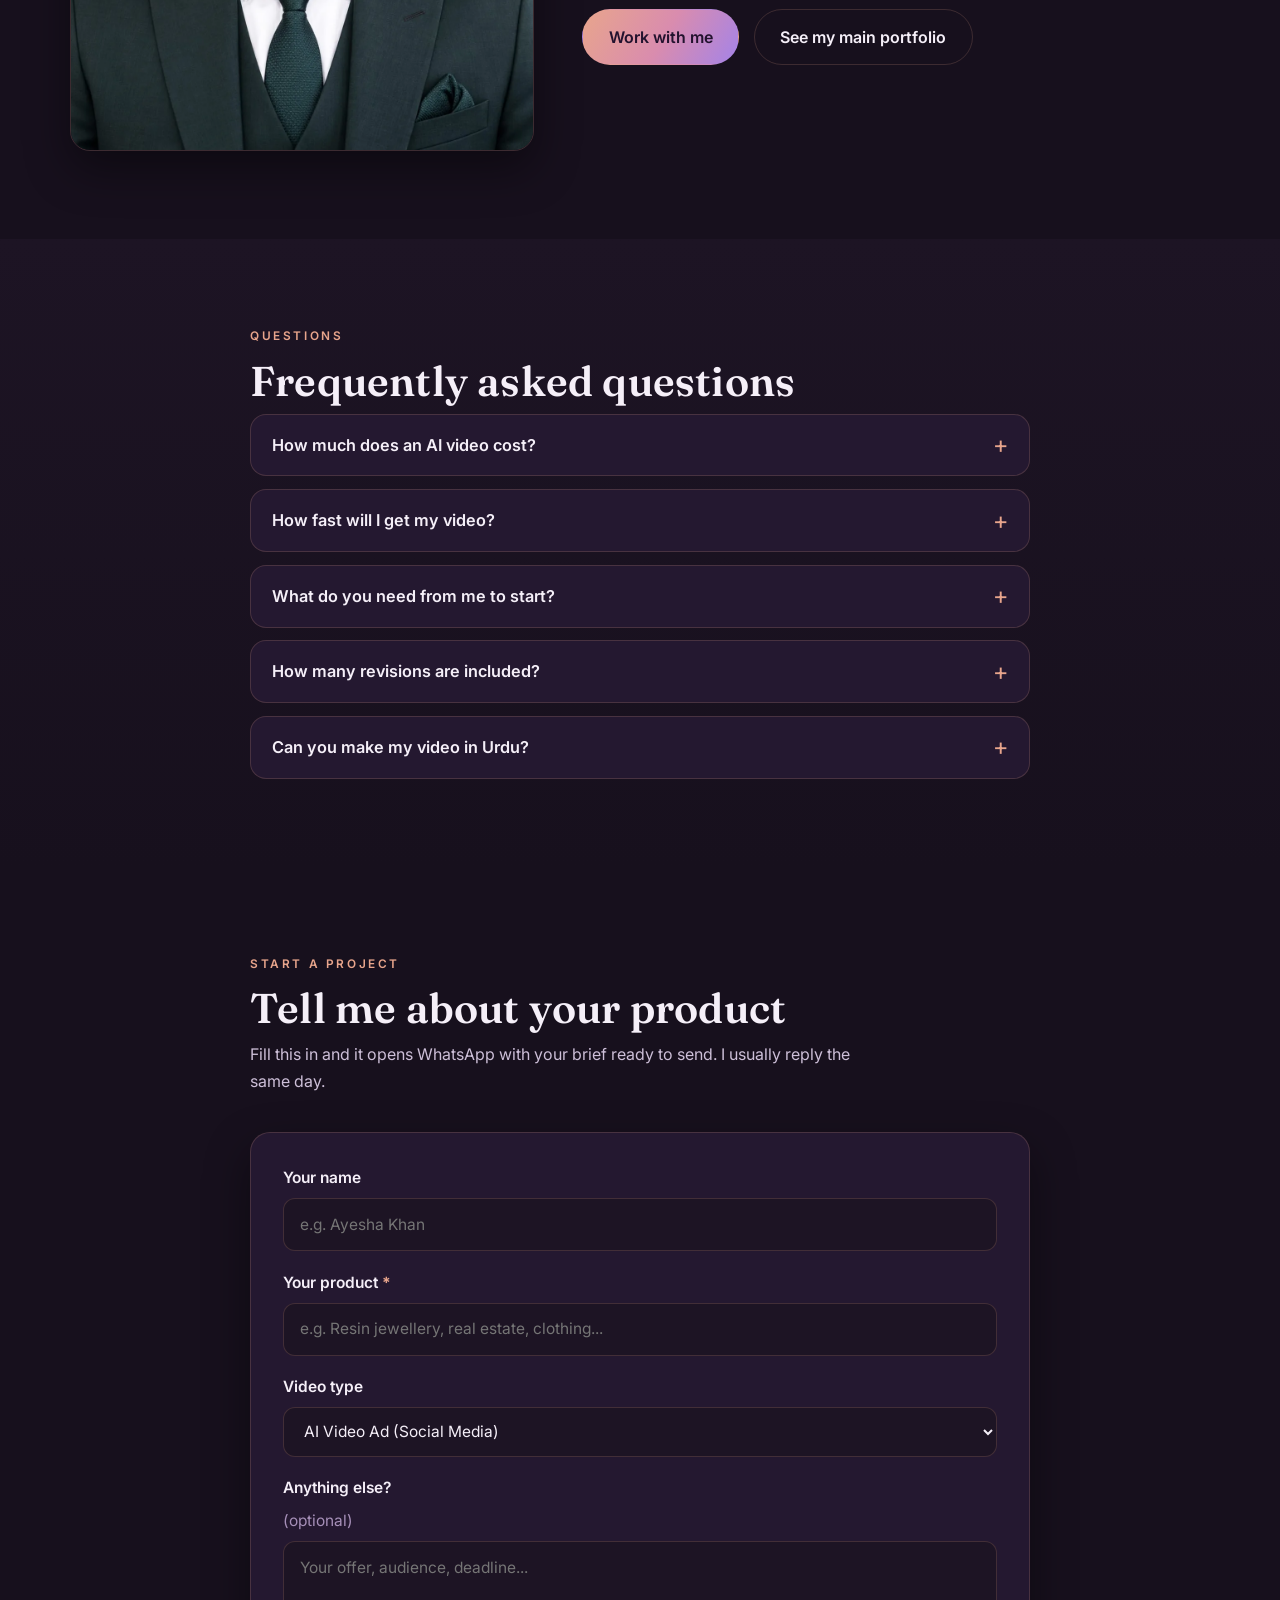
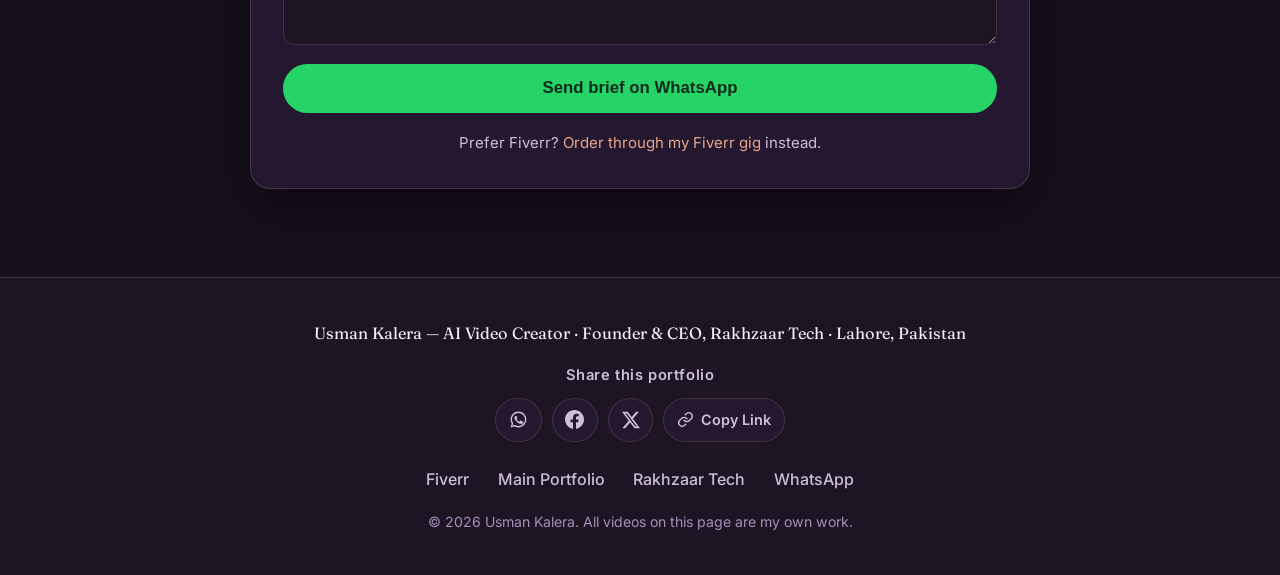
==== commit 3b98e40d: "UI/UX fixes: header, Urdu type, contrast, performance, testimonials" ====
--- a/index.html
+++ b/index.html
@@ -14,6 +14,8 @@
 <link rel="alternate" hreflang="x-default" href="https://usmankalera-dev.github.io/ai-video-creator/">
 <meta name="theme-color" id="themeColor" content="#17101d">
 <link rel="icon" type="image/svg+xml" href="favicon.svg">
+<link rel="icon" type="image/png" sizes="32x32" href="favicon-32.png">
+<link rel="apple-touch-icon" sizes="180x180" href="apple-touch-icon.png">
 <!-- Open Graph -->
 <meta property="og:type" content="website">
 <meta property="og:site_name" content="Usman Kalera — AI Video Creator">
@@ -24,6 +26,10 @@
 <meta property="og:image:width" content="1200">
 <meta property="og:image:height" content="630">
 <meta property="og:image:alt" content="White Suzuki Mehran with headlights on — still from a cinematic AI car film by Usman Kalera">
+<meta property="og:video" content="https://usmankalera-dev.github.io/ai-video-creator/assets/videos/mehran-cinematic.mp4">
+<meta property="og:video:type" content="video/mp4">
+<meta property="og:video:width" content="1104">
+<meta property="og:video:height" content="832">
 <!-- Twitter -->
 <meta name="twitter:card" content="summary_large_image">
 <meta name="twitter:title" content="Usman Kalera — AI Video Creator | AI Video Ads, Reels &amp; UGC">
@@ -200,6 +206,7 @@
       <nav class="site-nav" id="siteNav" aria-label="Main navigation" data-i18n-aria="nav_main_label">
         <a href="#services" data-i18n="nav_services">Services</a>
         <a href="#film" data-i18n="nav_film">Featured Film</a>
+        <a href="#latest" data-i18n="nav_latest">Latest Work</a>
         <a href="#pricing" data-i18n="nav_pricing">Pricing</a>
         <a href="#about" data-i18n="nav_about">About</a>
         <a href="#faq" data-i18n="nav_faq">FAQ</a>
@@ -249,8 +256,8 @@
       </div>
       <figure class="hero-media reveal">
         <video class="hero-video" autoplay muted loop playsinline preload="metadata"
-               poster="assets/images/poster-mehran.jpg"
-               src="assets/videos/mehran-cinematic.mp4"
+               poster="assets/images/poster-mehran.webp"
+               src="assets/videos/hero-loop.mp4"
                aria-label="Cinematic AI film of a white Suzuki Mehran by Usman Kalera" data-i18n-aria="hero_video_label"></video>
         <figcaption data-i18n="hero_caption">Cinematic Car Film — Suzuki Mehran · AI-generated &amp; edited by Usman</figcaption>
       </figure>
@@ -334,8 +341,8 @@
 
       <article class="film-card reveal">
         <div class="film-player">
-          <video class="film-video" preload="metadata" playsinline controls
-                 poster="assets/images/poster-mehran.jpg"
+          <video class="film-video" preload="none" playsinline controls
+                 poster="assets/images/poster-mehran.webp"
                  src="assets/videos/mehran-cinematic.mp4"
                  aria-label="Cinematic car film of a Suzuki Mehran, 63 seconds" data-i18n-aria="film_video_label"></video>
         </div>
@@ -379,8 +386,8 @@
       <div class="latest-grid">
       <article class="film-card latest-card reveal">
         <div class="film-player">
-          <video class="film-video wide hd" preload="metadata" playsinline controls
-                 poster="assets/images/poster-bag.jpg"
+          <video class="film-video wide hd" preload="none" playsinline controls
+                 poster="assets/images/poster-bag.webp"
                  src="assets/videos/rakhzaar-bag-teaser.mp4"
                  aria-label="Launch teaser video for the Rakhzaar anti-theft crossbody bag, 10 seconds" data-i18n-aria="latest_video_label"></video>
         </div>
@@ -394,8 +401,8 @@
 
       <article class="film-card latest-card reveal">
         <div class="film-player">
-          <video class="film-video wide hd" preload="metadata" playsinline controls
-                 poster="assets/images/poster-aurenza.jpg"
+          <video class="film-video wide hd" preload="none" playsinline controls
+                 poster="assets/images/poster-aurenza.webp"
                  src="assets/videos/aurenza-hair-oil-ad.mp4"
                  aria-label="Product ad video for AURENZA hair oil, 10 seconds" data-i18n-aria="latest2_video_label"></video>
         </div>
@@ -409,8 +416,8 @@
 
       <article class="film-card latest-card reveal">
         <div class="film-player">
-          <video class="film-video wide hd" preload="metadata" playsinline controls
-                 poster="assets/images/poster-nuqoosh.jpg"
+          <video class="film-video wide hd" preload="none" playsinline controls
+                 poster="assets/images/poster-nuqoosh.webp"
                  src="assets/videos/nuqoosh-resin-teaser.mp4"
                  aria-label="Brand teaser video for Nuqoosh resin art, 10 seconds" data-i18n-aria="latest3_video_label"></video>
         </div>
@@ -424,8 +431,8 @@
 
       <article class="film-card latest-card latest-card-portrait reveal">
         <div class="film-player">
-          <video class="film-video portrait" preload="metadata" playsinline controls
-                 poster="assets/images/poster-khazaf.jpg"
+          <video class="film-video portrait" preload="none" playsinline controls
+                 poster="assets/images/poster-khazaf.webp"
                  src="assets/videos/khazaf-ceramics-teaser.mp4"
                  aria-label="Brand teaser video for Khazaf hand-painted ceramics, 13 seconds, vertical" data-i18n-aria="latest4_video_label"></video>
         </div>
@@ -436,7 +443,52 @@
           <span class="tag" data-i18n="latest4_tag">Coming Soon · 13s</span>
         </div>
       </article>
-      </div>
+
+      <article class="cta-card reveal">
+        <p class="cta-eyebrow" data-i18n="cta_eyebrow">Reels · TikTok · Shorts</p>
+        <h3 data-i18n="cta_h">Want a vertical teaser like this?</h3>
+        <p data-i18n="cta_p">Vertical teasers made for the feed — generated, voiced and edited around your product, with subtitles and a launch-ready finish.</p>
+        <a class="btn btn-whatsapp" href="https://wa.me/923187579301?text=Hi%20Usman%2C%20I%20want%20a%20vertical%20teaser%20(Reel%20%2F%20TikTok%20%2F%20Short)%20for%20my%20product." target="_blank" rel="noopener" data-i18n="cta_btn">Ask on WhatsApp</a>
+      </article>
+      </div>
+
+      <p class="pricing-anchor reveal"><a href="#pricing" data-i18n="price_anchor">Packages from $5 — see pricing ↓</a></p>
+    </div>
+  </section>
+
+  <!-- ============ REVIEWS ============ -->
+  <section class="section section-alt" id="reviews">
+    <div class="container">
+      <p class="eyebrow reveal" data-i18n="rev_eyebrow">Client love</p>
+      <h2 class="reveal" data-i18n="rev_h2">Rated 5 stars by real clients</h2>
+      <p class="section-lead reveal" data-i18n="rev_lead">What clients and collaborators say about working with me.</p>
+      <div class="reviews-grid">
+        <figure class="review-card reveal">
+          <div class="stars" aria-hidden="true">★★★★★</div>
+          <blockquote data-i18n="rev1_q">"It was really a good experience we receive our website on time"</blockquote>
+          <figcaption>
+            <span class="r-name">Hamza Nazeer</span>
+            <span class="r-role" data-i18n="rev1_role">Website Development · Rakhzaar Tech · Oct 2026</span>
+          </figcaption>
+        </figure>
+        <figure class="review-card reveal">
+          <div class="stars" aria-hidden="true">★★★★★</div>
+          <blockquote data-i18n="rev2_q">"I am very well satisfied because I received my website completed on time ☺️"</blockquote>
+          <figcaption>
+            <span class="r-name">Muhammad Hassan</span>
+            <span class="r-role" data-i18n="rev2_role">Oct 2026</span>
+          </figcaption>
+        </figure>
+        <figure class="review-card reveal">
+          <div class="stars" aria-hidden="true">★★★★★</div>
+          <blockquote data-i18n="rev3_q">"Amazing sevice! Completely Satisfied.."</blockquote>
+          <figcaption>
+            <span class="r-name">Malik Muhammad Ahmad</span>
+            <span class="r-role" data-i18n="rev3_role">Oct 2026</span>
+          </figcaption>
+        </figure>
+      </div>
+      <p class="reviews-cta reveal"><span data-i18n="rev_cta_pre">Want results like these?</span> <a href="https://www.fiverr.com/usman0_kalera" target="_blank" rel="noopener" data-i18n="rev_cta_link">Hire me on Fiverr</a></p>
     </div>
   </section>
 
@@ -589,8 +641,9 @@
           <input type="text" id="bfName" name="name" placeholder="e.g. Ayesha Khan" data-i18n-ph="form_name_ph" autocomplete="name">
         </label>
         <label>
-          <span data-i18n="form_product">Your product</span>
-          <input type="text" id="bfProduct" name="product" placeholder="e.g. Resin jewellery, real estate, clothing..." data-i18n-ph="form_product_ph" required>
+          <span><span data-i18n="form_product">Your product</span> <span class="req-mark" aria-hidden="true">*</span></span>
+          <input type="text" id="bfProduct" name="product" placeholder="e.g. Resin jewellery, real estate, clothing..." data-i18n-ph="form_product_ph" aria-describedby="bfProductError">
+          <span class="form-error" id="bfProductError" role="alert" hidden data-i18n="form_product_error">Please tell me what your product is — a few words are enough.</span>
         </label>
         <label>
           <span data-i18n="form_type">Video type</span>
--- a/style.css
+++ b/style.css
@@ -263,6 +263,11 @@
 .footer-links a:hover{color:var(--rose)}
 .footer-copy{color:var(--faint);font-size:.88rem}
 
+/* ---------- Focus + selection (global) ---------- */
+:focus-visible{outline:2px solid var(--violet);outline-offset:2px}
+::selection{background:var(--violet);color:#17101d}
+html[data-theme="light"] ::selection{background:#f0c0a4;color:#2b1a34}
+
 /* ---------- Reveal animation ---------- */
 .reveal{opacity:0;transform:translateY(22px);transition:opacity .7s ease,transform .7s ease}
 .reveal.in{opacity:1;transform:none}
@@ -284,7 +289,7 @@
   .about-photo{max-width:340px;margin-inline:auto}
   .section{padding:64px 0}
 }
-@media (max-width:640px){
+@media (max-width:900px){
   .nav-toggle{display:block}
   .site-nav{
     position:absolute;top:var(--header-h);left:0;right:0;
@@ -296,6 +301,15 @@
   .site-nav a{padding:.85rem .4rem;border-bottom:1px dashed rgba(205,191,216,.12);font-size:1.02rem}
   .site-nav a:last-child{border-bottom:none}
   .site-nav .nav-cta{text-align:center;margin:.5rem 0 .7rem}
+}
+@media (min-width:901px) and (max-width:1180px){
+  .header-right{gap:.7rem}
+  .site-nav{gap:1rem}
+  .site-nav a{font-size:.92rem}
+  .site-nav .nav-cta{padding:.5rem .95rem}
+  .brand-text{font-size:1.05rem}
+}
+@media (max-width:640px){
   .process-grid{grid-template-columns:1fr}
   .hero{padding:48px 0 44px}
   .hero-ctas .btn{flex:1 1 100%}
@@ -312,8 +326,8 @@
   --panel-2:#fdf1e2;
   --ink:#2b1a34;
   --muted:#5d4768;
-  --faint:#87719b;
-  --rose:#bd5f43;
+  --faint:#736084;
+  --rose:#a15139;
   --rose-2:#bc5583;
   --violet:#7a5bd4;
   --line:rgba(122,72,110,.24);
@@ -326,7 +340,7 @@
 .header-right{display:flex;align-items:center;gap:1.1rem}
 .hdr-actions{display:flex;align-items:center;gap:.6rem}
 .lang-toggle{
-  display:inline-flex;align-items:center;gap:.4rem;min-height:40px;
+  display:inline-flex;align-items:center;gap:.4rem;min-height:44px;
   background:var(--panel);border:1px solid var(--line);border-radius:999px;
   color:var(--muted);font:inherit;font-size:.82rem;font-weight:600;
   padding:.42rem .8rem;cursor:pointer;transition:.2s;
@@ -338,7 +352,7 @@
 .lang-sep{opacity:.35}
 .theme-toggle{
   display:inline-flex;align-items:center;justify-content:center;
-  width:42px;height:42px;border-radius:50%;cursor:pointer;
+  width:44px;height:44px;border-radius:50%;cursor:pointer;
   background:var(--panel);border:1px solid var(--line);color:var(--rose);transition:.2s;
 }
 .theme-toggle:hover{border-color:var(--rose)}
@@ -354,6 +368,12 @@
 html[lang="ur"] .price,html[lang="ur"] .footer-brand,html[lang="ur"] .step-num{
   font-family:'Noto Nastaliq Urdu',serif;
 }
+html[lang="ur"] h1,html[lang="ur"] h2,html[lang="ur"] h3{line-height:2.45}
+html[lang="ur"] .hero h1{line-height:2.1}
+html[lang="ur"] .hero h1 .h1-sub{line-height:2.4;margin-top:1.15rem}
+html[lang="ur"] h2{margin-bottom:1rem}
+html[lang="ur"] .brand-text{line-height:1.9}
+html[lang="ur"] .brand-text small{line-height:1.9}
 html[lang="ur"] .eyebrow,html[lang="ur"] .brand-text small,
 html[lang="ur"] .badge,html[lang="ur"] .tag{letter-spacing:.02em;text-transform:none}
 html[lang="ur"] .film-caption{letter-spacing:0}
@@ -375,8 +395,9 @@
   background:#25d366;color:#fff;
   display:flex;align-items:center;justify-content:center;
   box-shadow:0 10px 26px rgba(0,0,0,.35);
-  animation:waPulse 2.4s ease-out infinite;transition:transform .2s;
-}
+  animation:waPulse 2.4s ease-out infinite;transition:transform .2s,opacity .25s;
+}
+.wa-float.dim{opacity:.4}
 .wa-float:hover{text-decoration:none;transform:scale(1.07)}
 @keyframes waPulse{
   0%{box-shadow:0 10px 26px rgba(0,0,0,.35),0 0 0 0 rgba(37,211,102,.45)}
@@ -429,7 +450,7 @@
 .share-btn.copied{border-color:#25d366;color:#1eb85a}
 
 /* ---------- Small screens: header crowding ---------- */
-@media (max-width:640px){
+@media (max-width:900px){
   html[data-theme="light"] .site-nav a{border-bottom-color:rgba(93,71,104,.14)}
 }
 @media (max-width:520px){
@@ -471,3 +492,51 @@
 @media (max-width:700px){
   .latest-card-portrait{max-width:min(340px,100%)}
 }
+
+/* ============ Round 7: audit fixes — reviews, Khazaf CTA row, pricing anchor, form error ============ */
+
+/* ---------- Reviews / testimonials ---------- */
+.reviews-grid{display:grid;grid-template-columns:repeat(3,1fr);gap:1.2rem;align-items:stretch}
+.review-card{
+  background:var(--panel);border:1px solid var(--line);border-radius:var(--radius);
+  padding:1.7rem 1.5rem;display:flex;flex-direction:column;gap:.85rem;transition:.25s;
+}
+.review-card:hover{transform:translateY(-5px);border-color:rgba(232,165,140,.45);box-shadow:var(--shadow)}
+html[data-theme="light"] .review-card:hover{border-color:rgba(122,72,110,.45)}
+.review-card .stars{color:var(--rose);letter-spacing:.28em;font-size:1.02rem;line-height:1}
+.review-card blockquote{font-size:1.03rem;line-height:1.62;color:var(--ink)}
+.review-card figcaption{margin-top:auto}
+.review-card .r-name{display:block;font-weight:700}
+.review-card .r-role{display:block;color:var(--faint);font-size:.86rem;margin-top:.15rem}
+.reviews-cta{text-align:center;margin-top:1.7rem;color:var(--muted);font-size:1rem}
+@media (max-width:900px){
+  .reviews-grid{grid-template-columns:1fr;max-width:520px;margin-inline:auto}
+}
+
+/* ---------- Khazaf row: CTA card beside the portrait card ---------- */
+.cta-card{
+  background:#0d0812;border:1px solid var(--line);border-radius:var(--radius);
+  padding:2rem 1.6rem;box-shadow:var(--shadow);color:#f5eff8;
+  display:flex;flex-direction:column;align-items:center;justify-content:center;
+  text-align:center;gap:.95rem;grid-column:1/-1;
+}
+.cta-eyebrow{
+  text-transform:uppercase;letter-spacing:.22em;font-size:.72rem;font-weight:600;color:#e8a58c;
+}
+html[lang="ur"] .cta-eyebrow{letter-spacing:.02em;text-transform:none}
+.cta-card h3{font-size:clamp(1.4rem,3vw,1.75rem)}
+.cta-card p:not(.cta-eyebrow){color:#cdbfd8;max-width:430px}
+@media (min-width:1101px){
+  .latest-card-portrait{grid-column:1/3}
+  .cta-card{grid-column:3/4;align-self:stretch}
+}
+
+/* ---------- Pricing anchor (end of Latest Work) ---------- */
+.pricing-anchor{text-align:center;margin-top:2.4rem;font-weight:600}
+.pricing-anchor a{color:var(--rose)}
+
+/* ---------- Brief form: required mark + inline error ---------- */
+.req-mark{color:var(--rose);font-weight:700}
+.form-error{color:#ff9d8a;font-size:.9rem;font-weight:500;line-height:1.5}
+html[data-theme="light"] .form-error{color:#b3261e}
+.brief-form input[aria-invalid="true"]{border-color:#e5484d}
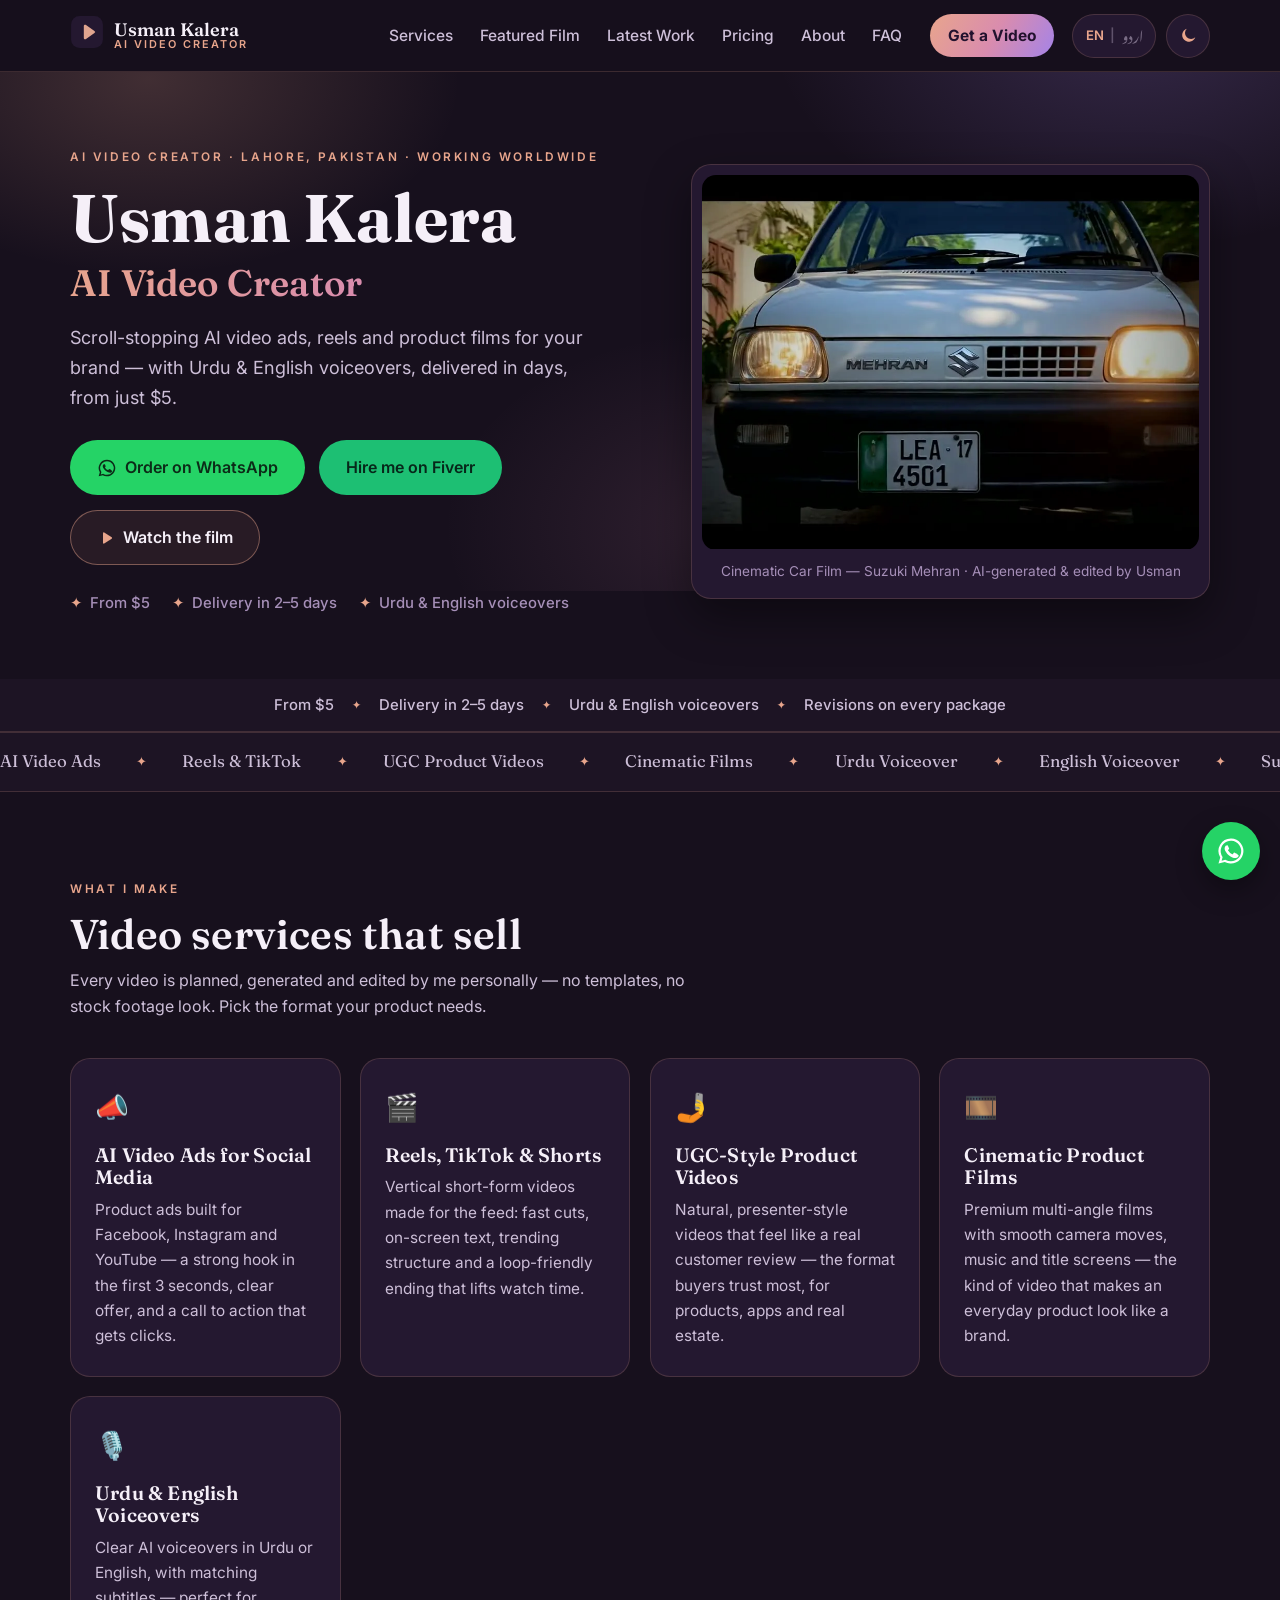
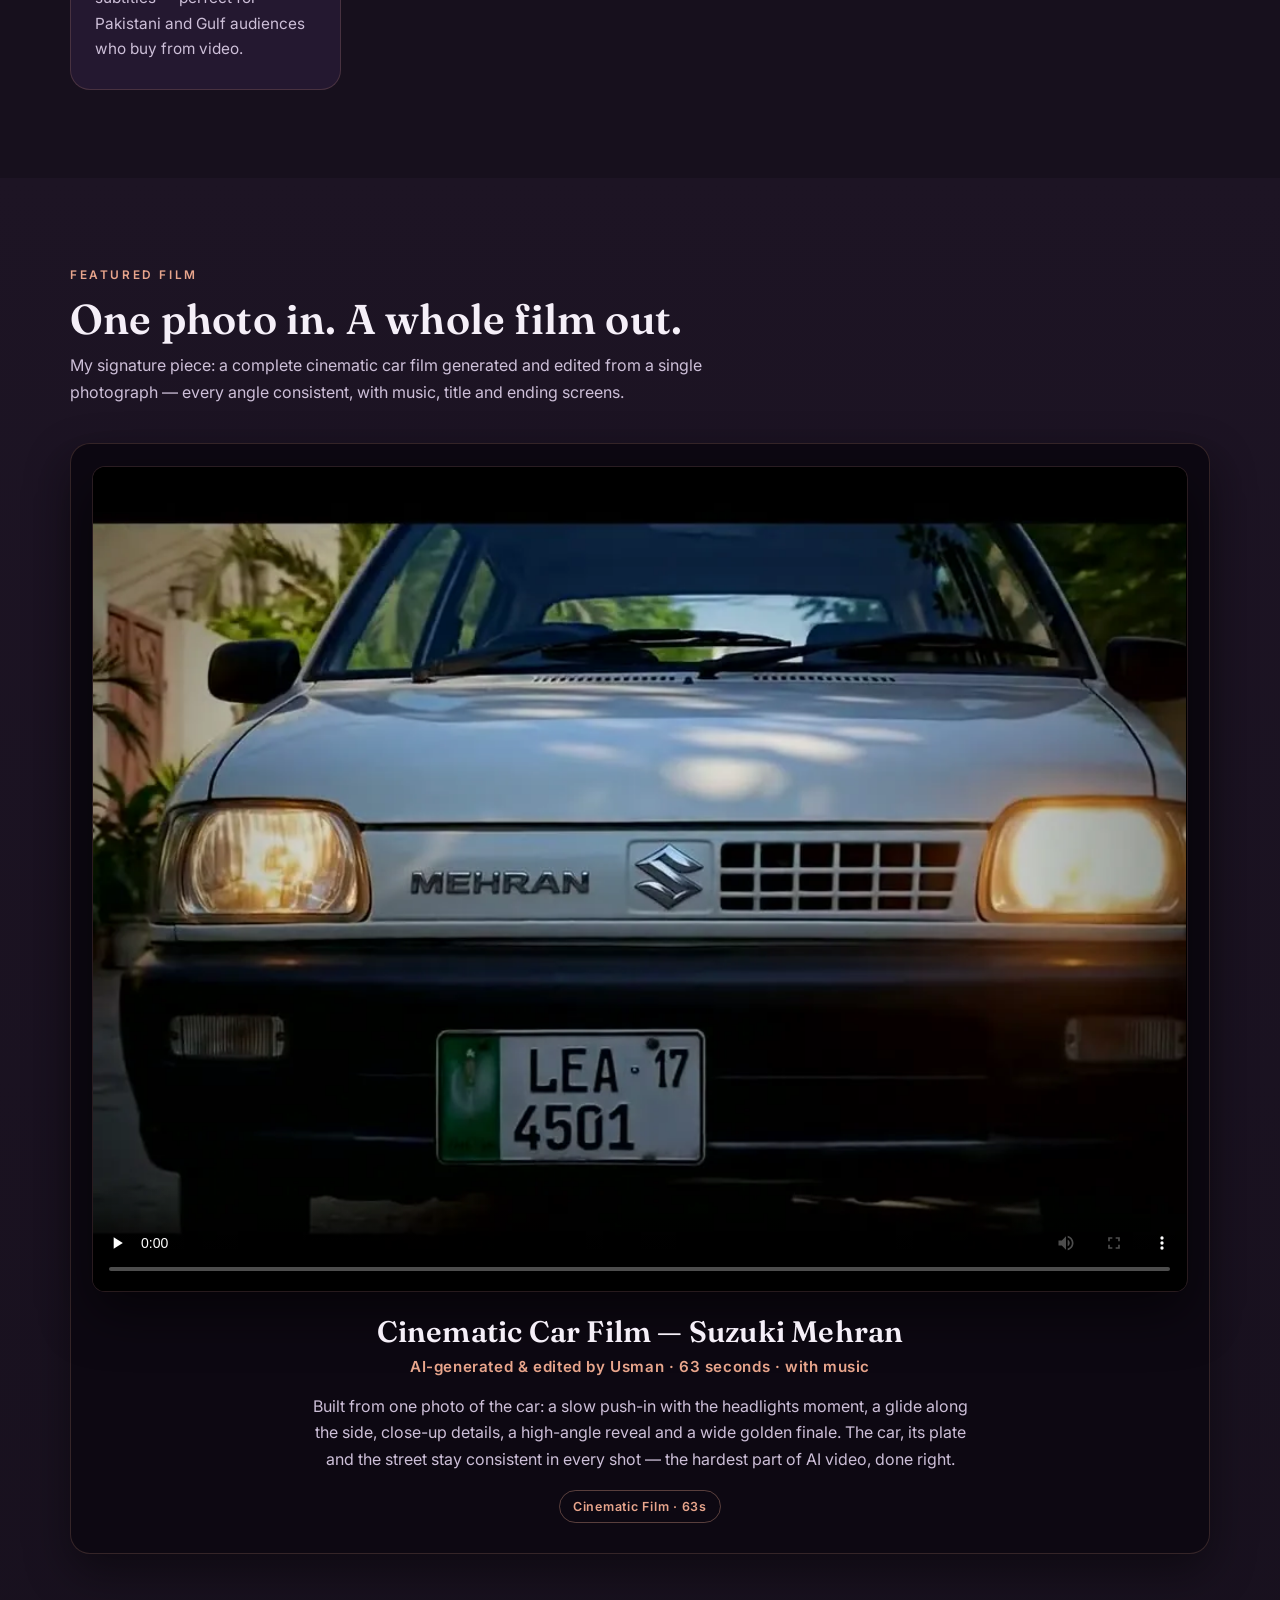
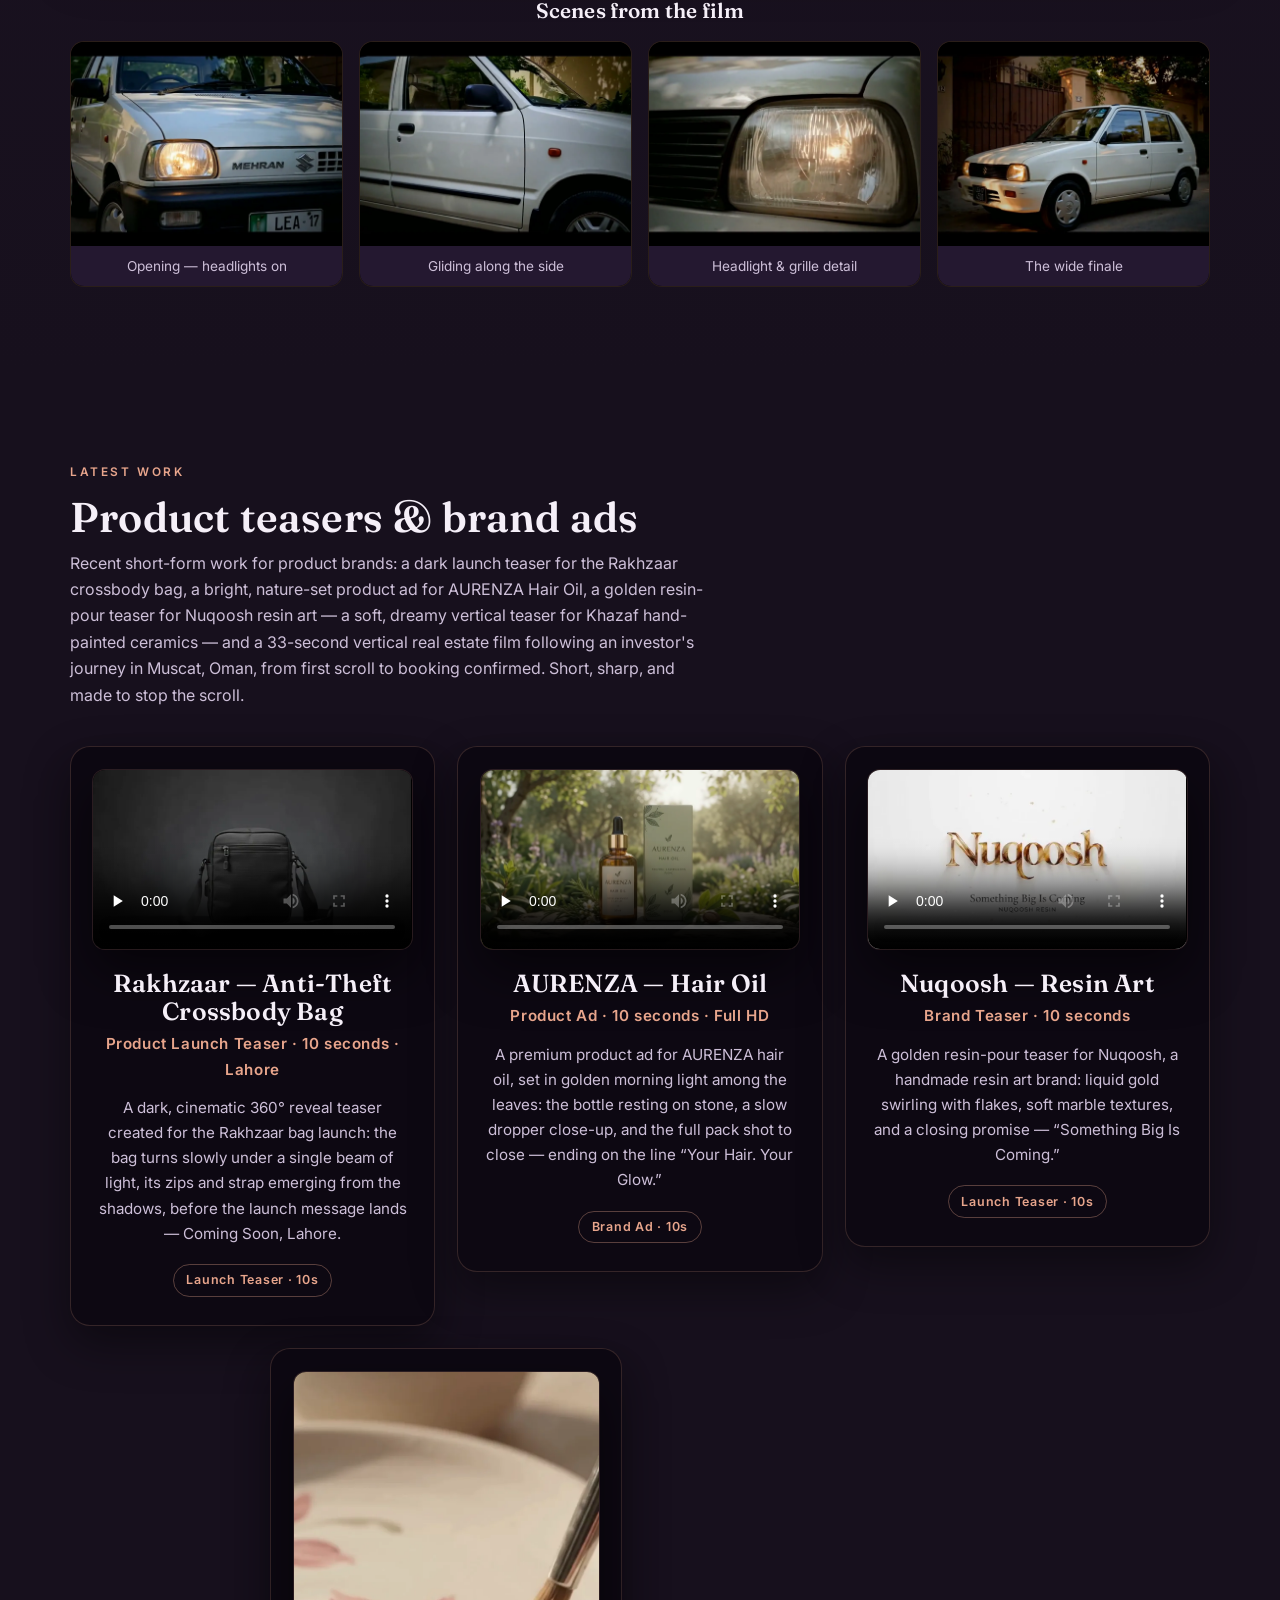
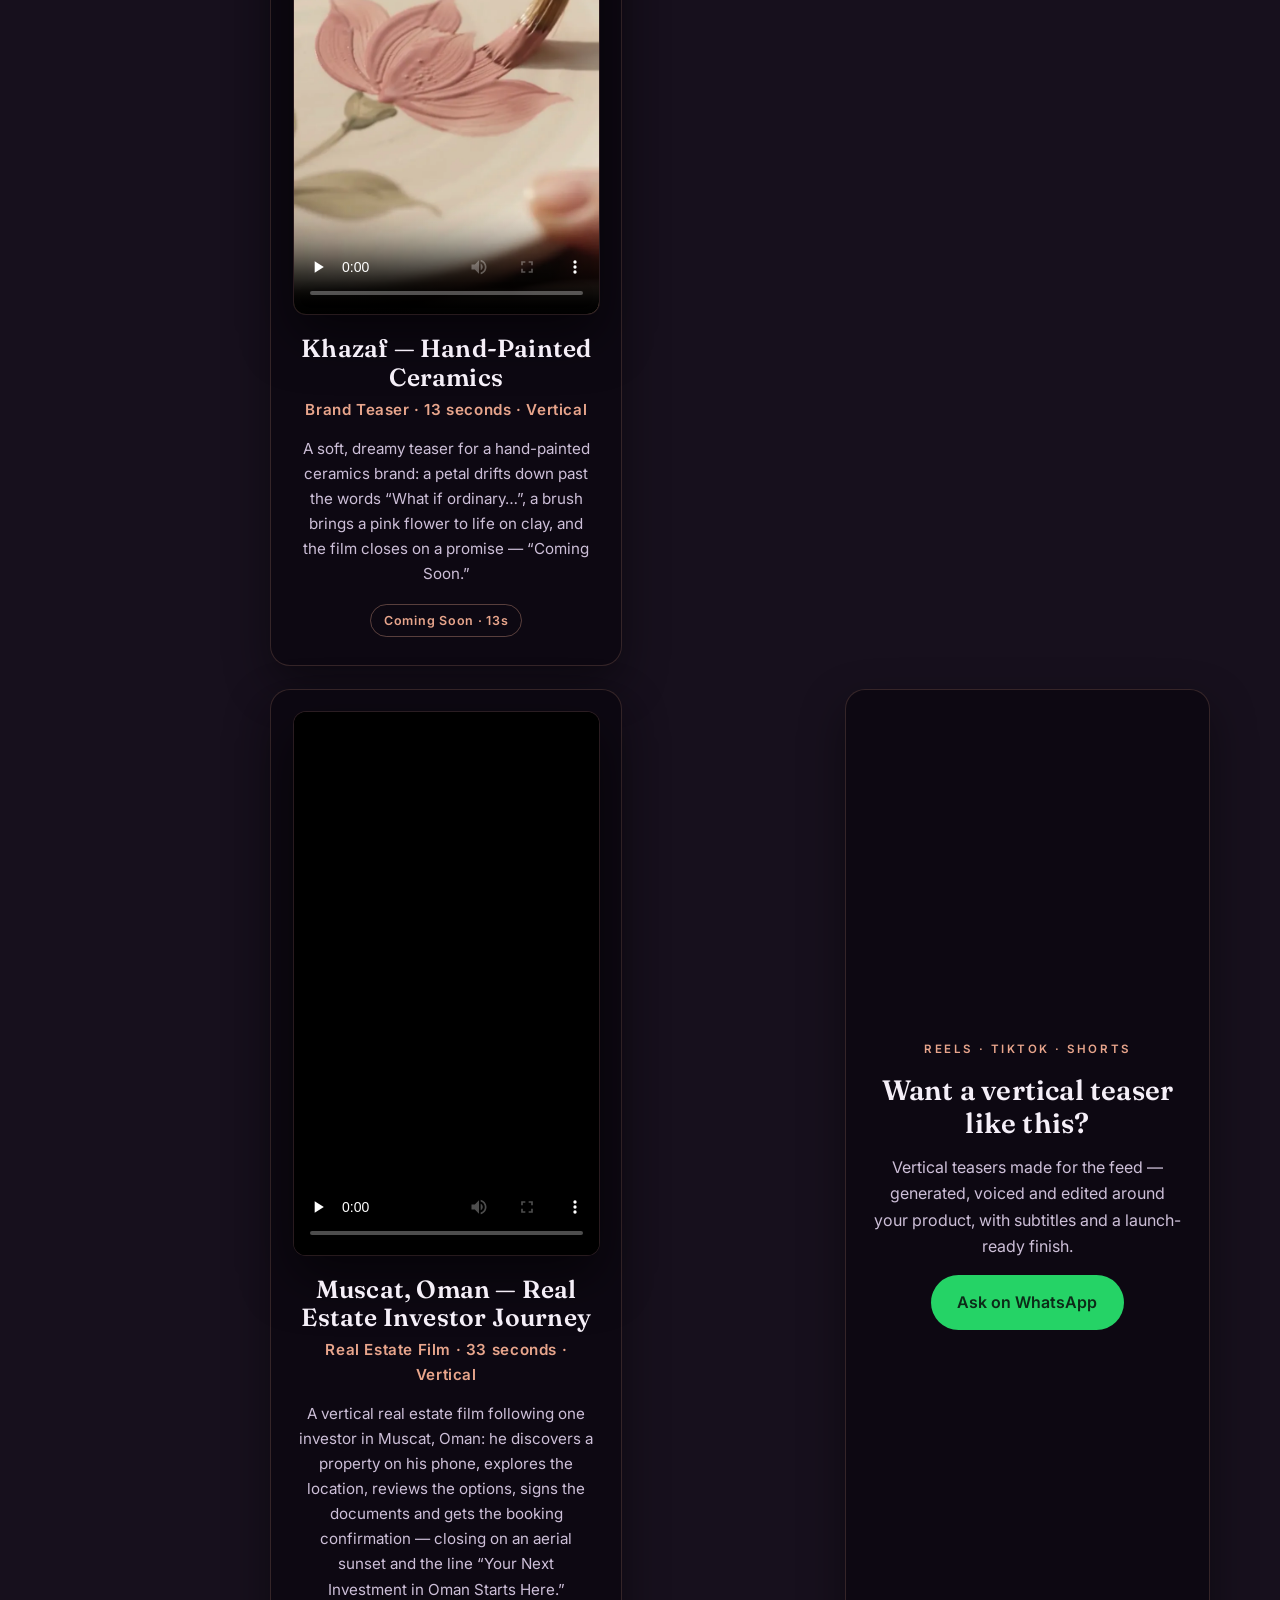
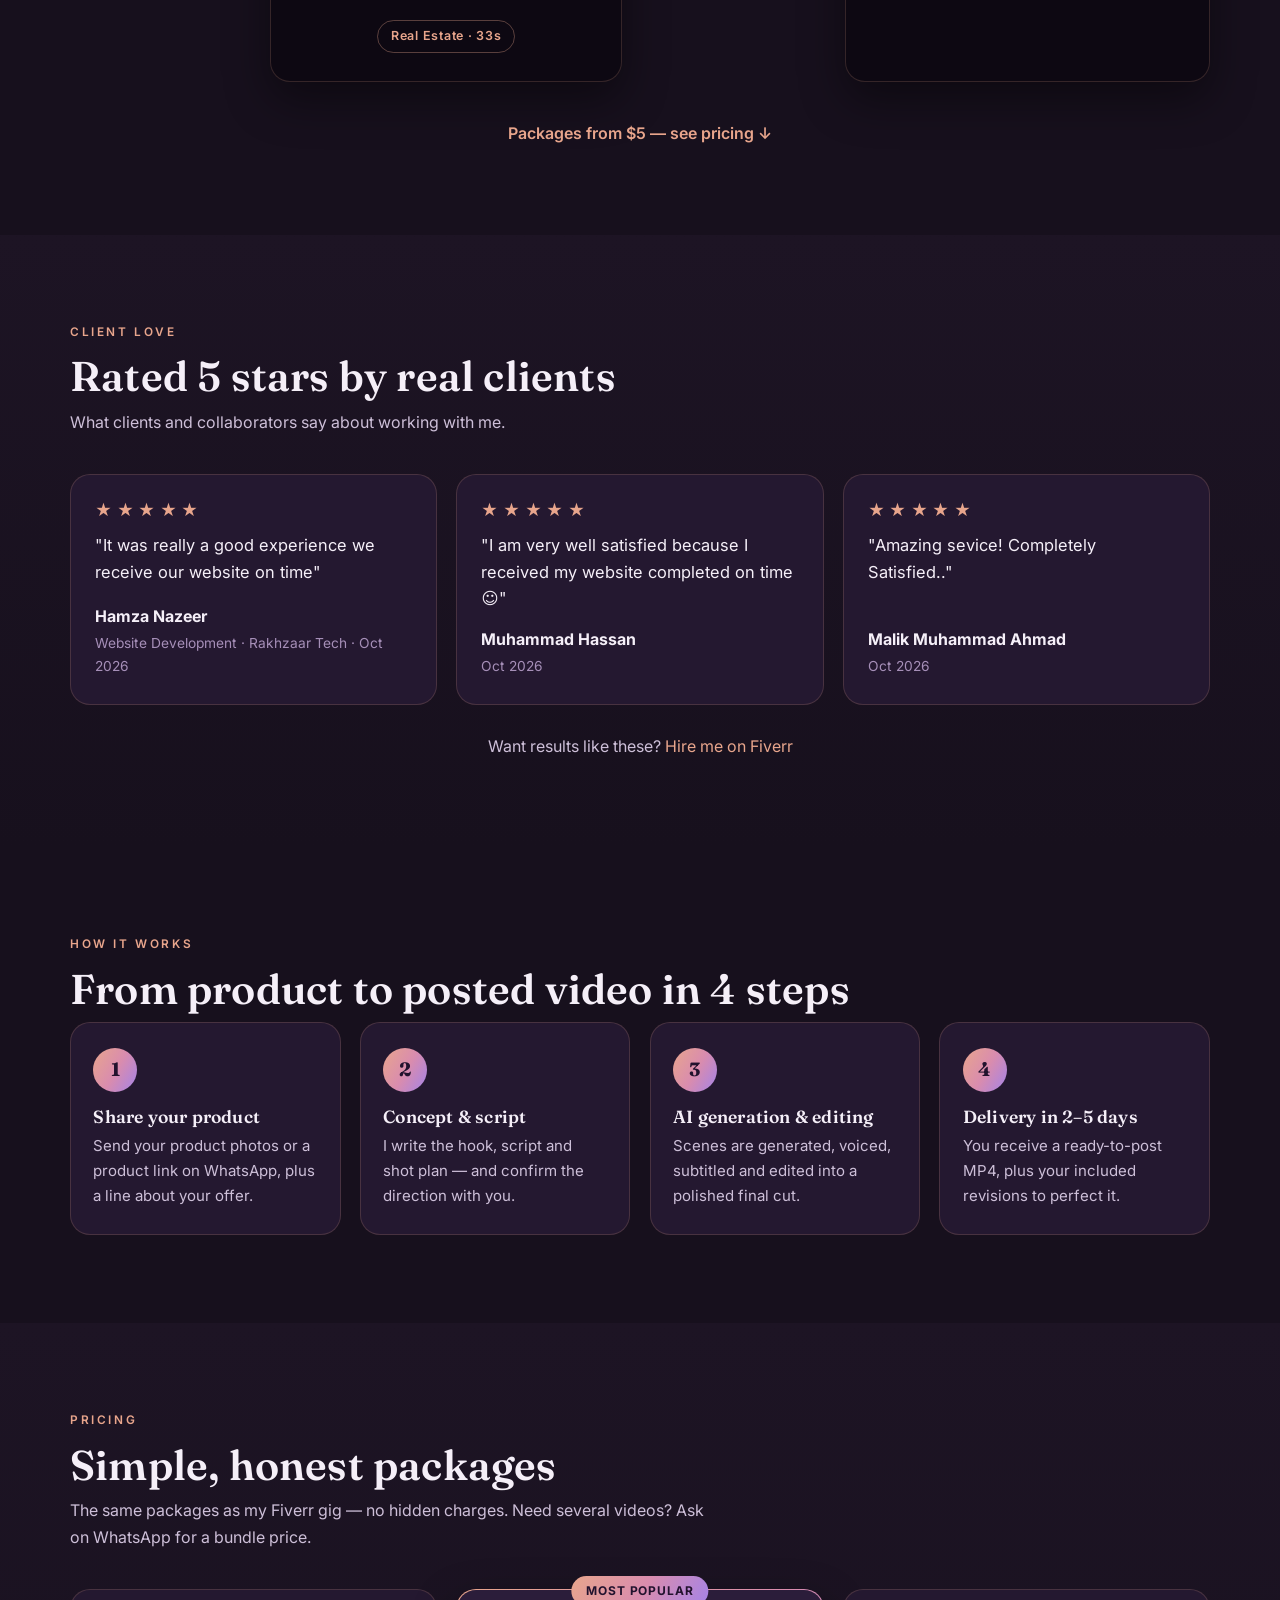
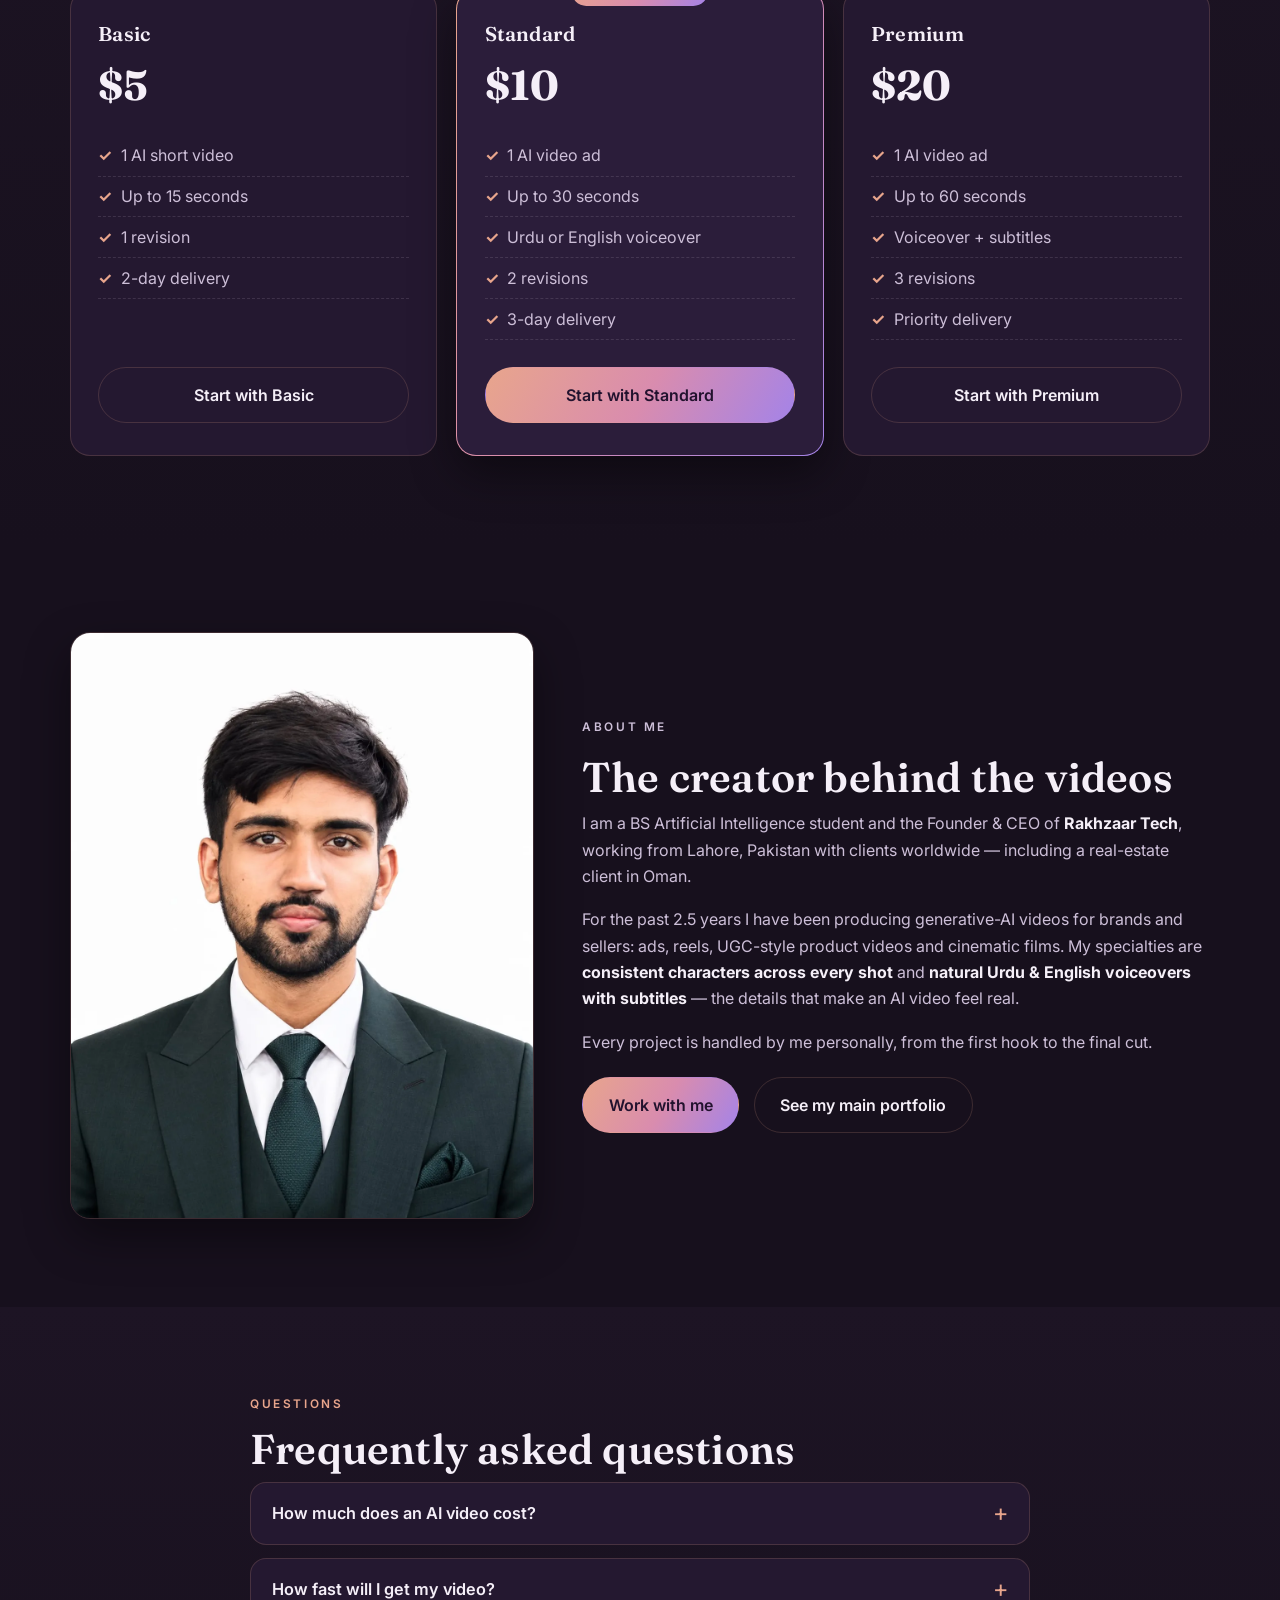
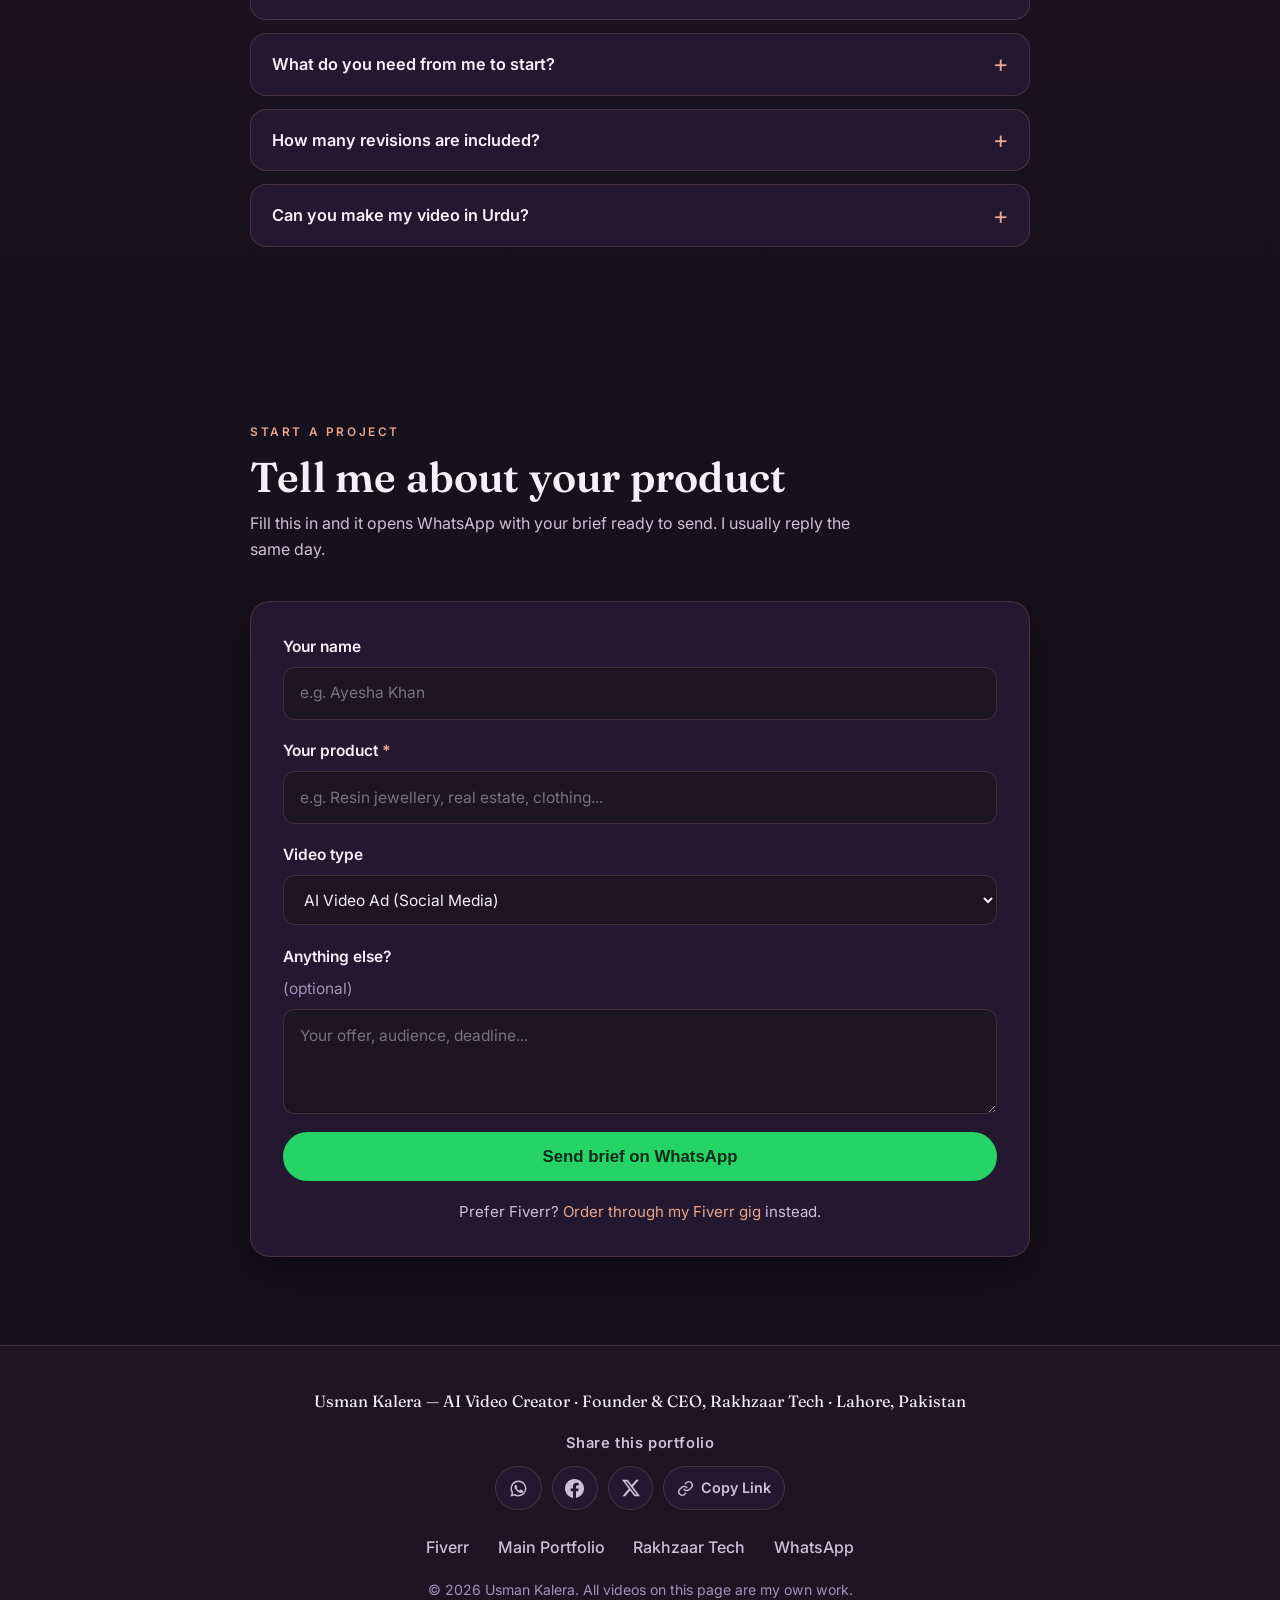
==== commit f43fd00c: "Add Muscat Oman investor journey to Latest Work" ====
--- a/index.html
+++ b/index.html
@@ -188,6 +188,18 @@
       "duration": "PT13S",
       "inLanguage": "en",
       "creator": { "@id": "https://usmankalera-dev.github.io/ai-video-creator/#person" }
+    },
+    {
+      "@type": "VideoObject",
+      "@id": "https://usmankalera-dev.github.io/ai-video-creator/#oman-investor-video",
+      "name": "Muscat, Oman — Real Estate Investor Journey",
+      "description": "A 33-second vertical real estate film created by Usman Kalera following an investor in Muscat, Oman: from discovering a property on his phone, to exploring the location, signing the documents and receiving the booking confirmation — closing on an aerial sunset shot and the line 'Your Next Investment in Oman Starts Here.'",
+      "thumbnailUrl": "https://usmankalera-dev.github.io/ai-video-creator/assets/images/poster-oman.jpg",
+      "contentUrl": "https://usmankalera-dev.github.io/ai-video-creator/assets/videos/oman-investor-journey.mp4",
+      "uploadDate": "2026-10-26",
+      "duration": "PT33S",
+      "inLanguage": "en",
+      "creator": { "@id": "https://usmankalera-dev.github.io/ai-video-creator/#person" }
     }
   ]
 }
@@ -381,7 +393,7 @@
     <div class="container">
       <p class="eyebrow reveal" data-i18n="latest_eyebrow">Latest work</p>
       <h2 class="reveal" data-i18n="latest_h2">Product teasers &amp; brand ads</h2>
-      <p class="section-lead reveal" data-i18n="latest_lead">Recent short-form work for product brands: a dark launch teaser for the Rakhzaar crossbody bag, a bright, nature-set product ad for AURENZA Hair Oil, a golden resin-pour teaser for Nuqoosh resin art — and a soft, dreamy vertical teaser for Khazaf hand-painted ceramics. Short, sharp, and made to stop the scroll.</p>
+      <p class="section-lead reveal" data-i18n="latest_lead">Recent short-form work for product brands: a dark launch teaser for the Rakhzaar crossbody bag, a bright, nature-set product ad for AURENZA Hair Oil, a golden resin-pour teaser for Nuqoosh resin art — a soft, dreamy vertical teaser for Khazaf hand-painted ceramics — and a 33-second vertical real estate film following an investor's journey in Muscat, Oman, from first scroll to booking confirmed. Short, sharp, and made to stop the scroll.</p>
 
       <div class="latest-grid">
       <article class="film-card latest-card reveal">
@@ -441,6 +453,21 @@
           <p class="film-caption" data-i18n="latest4_caption">Brand Teaser · 13 seconds · Vertical</p>
           <p data-i18n="latest4_desc">A soft, dreamy teaser for a hand-painted ceramics brand: a petal drifts down past the words “What if ordinary…”, a brush brings a pink flower to life on clay, and the film closes on a promise — “Coming Soon.”</p>
           <span class="tag" data-i18n="latest4_tag">Coming Soon · 13s</span>
+        </div>
+      </article>
+
+      <article class="film-card latest-card latest-card-portrait reveal">
+        <div class="film-player">
+          <video class="film-video portrait" preload="none" playsinline controls
+                 poster="assets/images/poster-oman.webp"
+                 src="assets/videos/oman-investor-journey.mp4"
+                 aria-label="Real estate film of an investor journey in Muscat, Oman, 33 seconds, vertical" data-i18n-aria="latest5_video_label"></video>
+        </div>
+        <div class="film-meta">
+          <h3 data-i18n="latest5_title">Muscat, Oman — Real Estate Investor Journey</h3>
+          <p class="film-caption" data-i18n="latest5_caption">Real Estate Film · 33 seconds · Vertical</p>
+          <p data-i18n="latest5_desc">A vertical real estate film following one investor in Muscat, Oman: he discovers a property on his phone, explores the location, reviews the options, signs the documents and gets the booking confirmation — closing on an aerial sunset and the line “Your Next Investment in Oman Starts Here.”</p>
+          <span class="tag" data-i18n="latest5_tag">Real Estate · 33s</span>
         </div>
       </article>
 
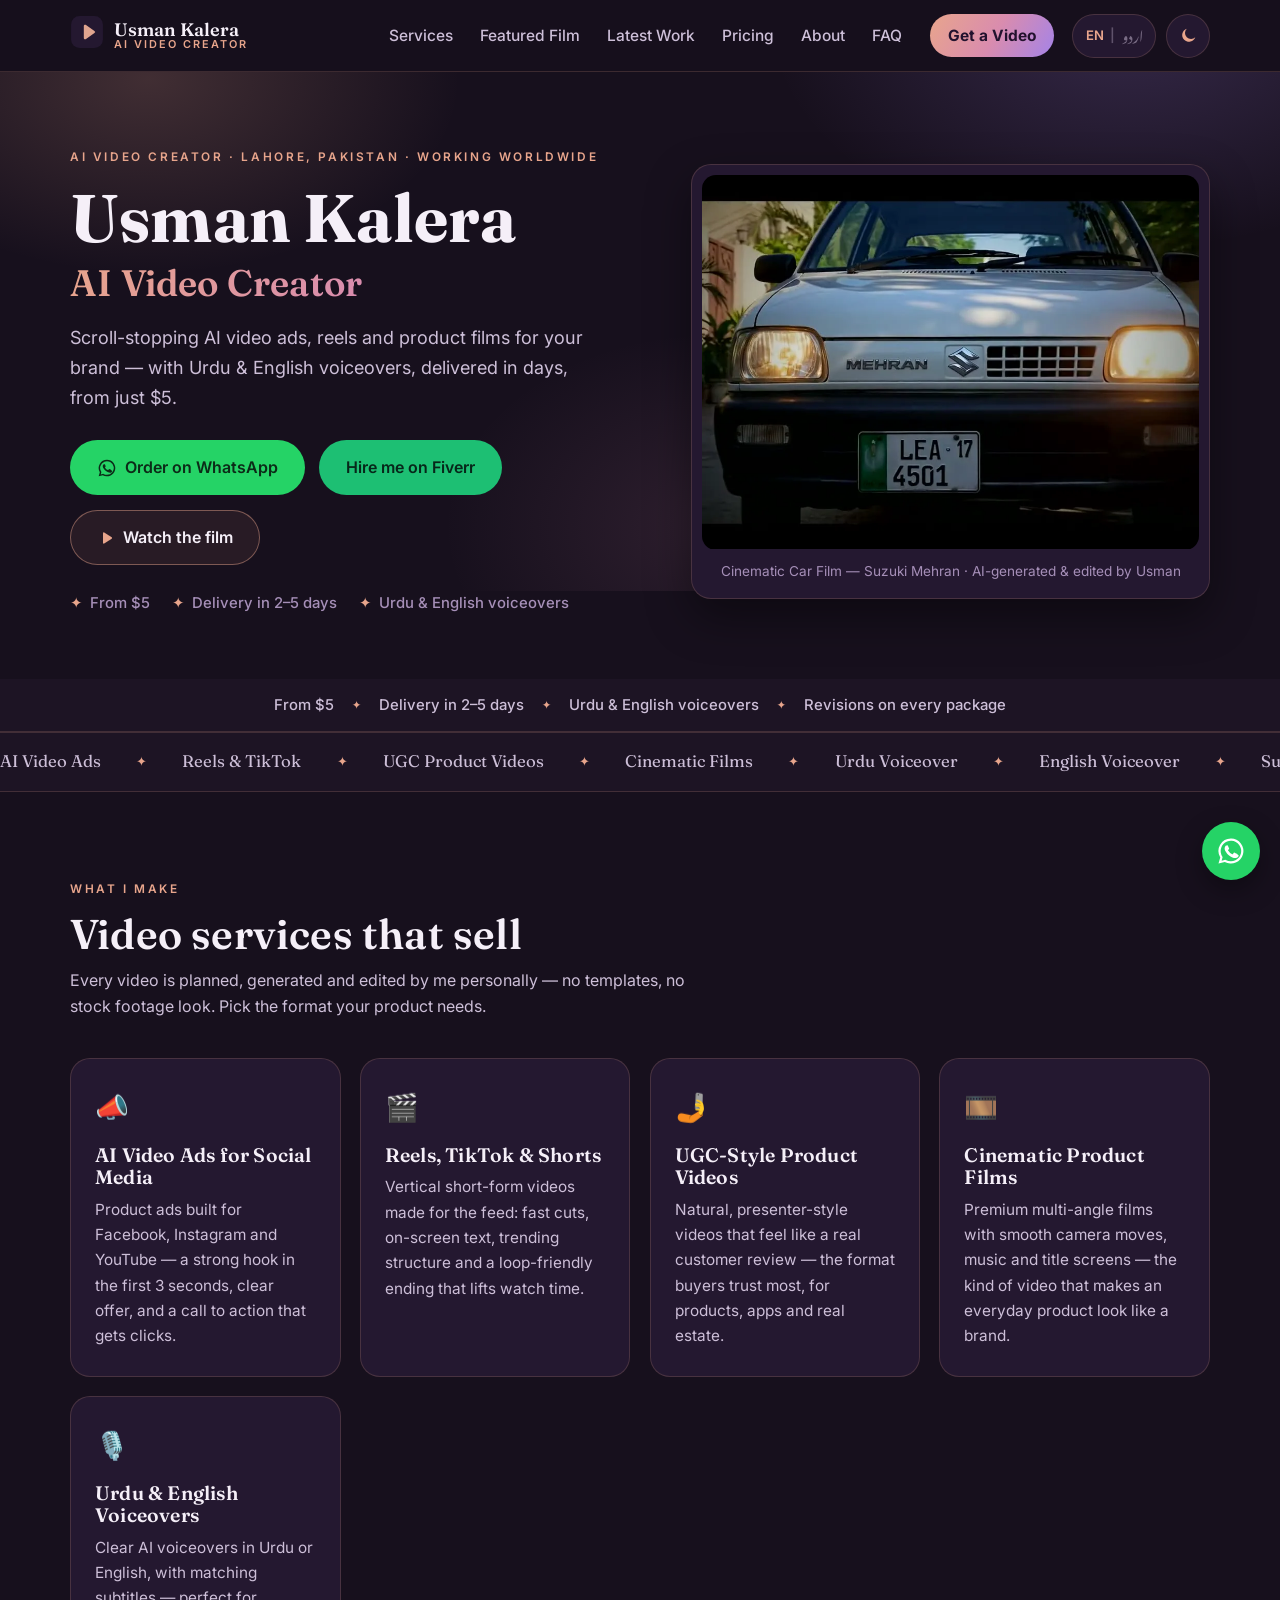
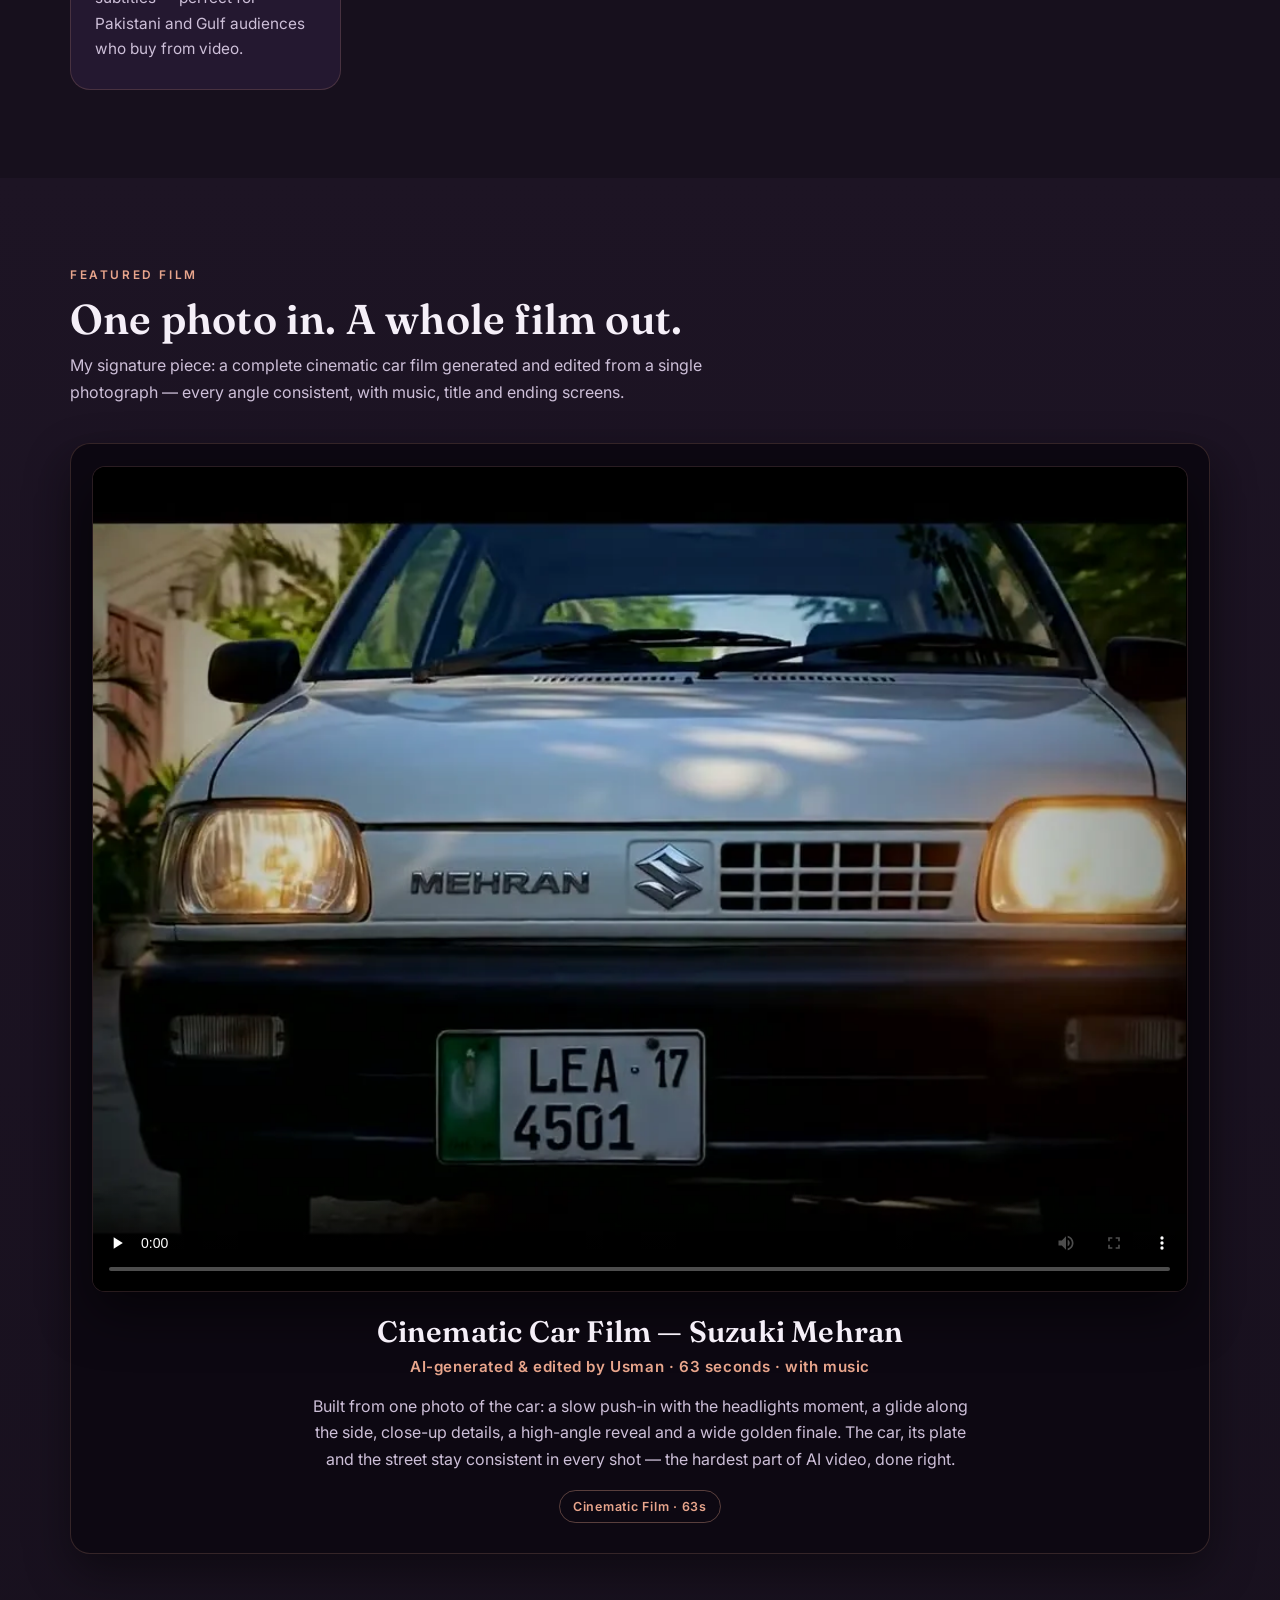
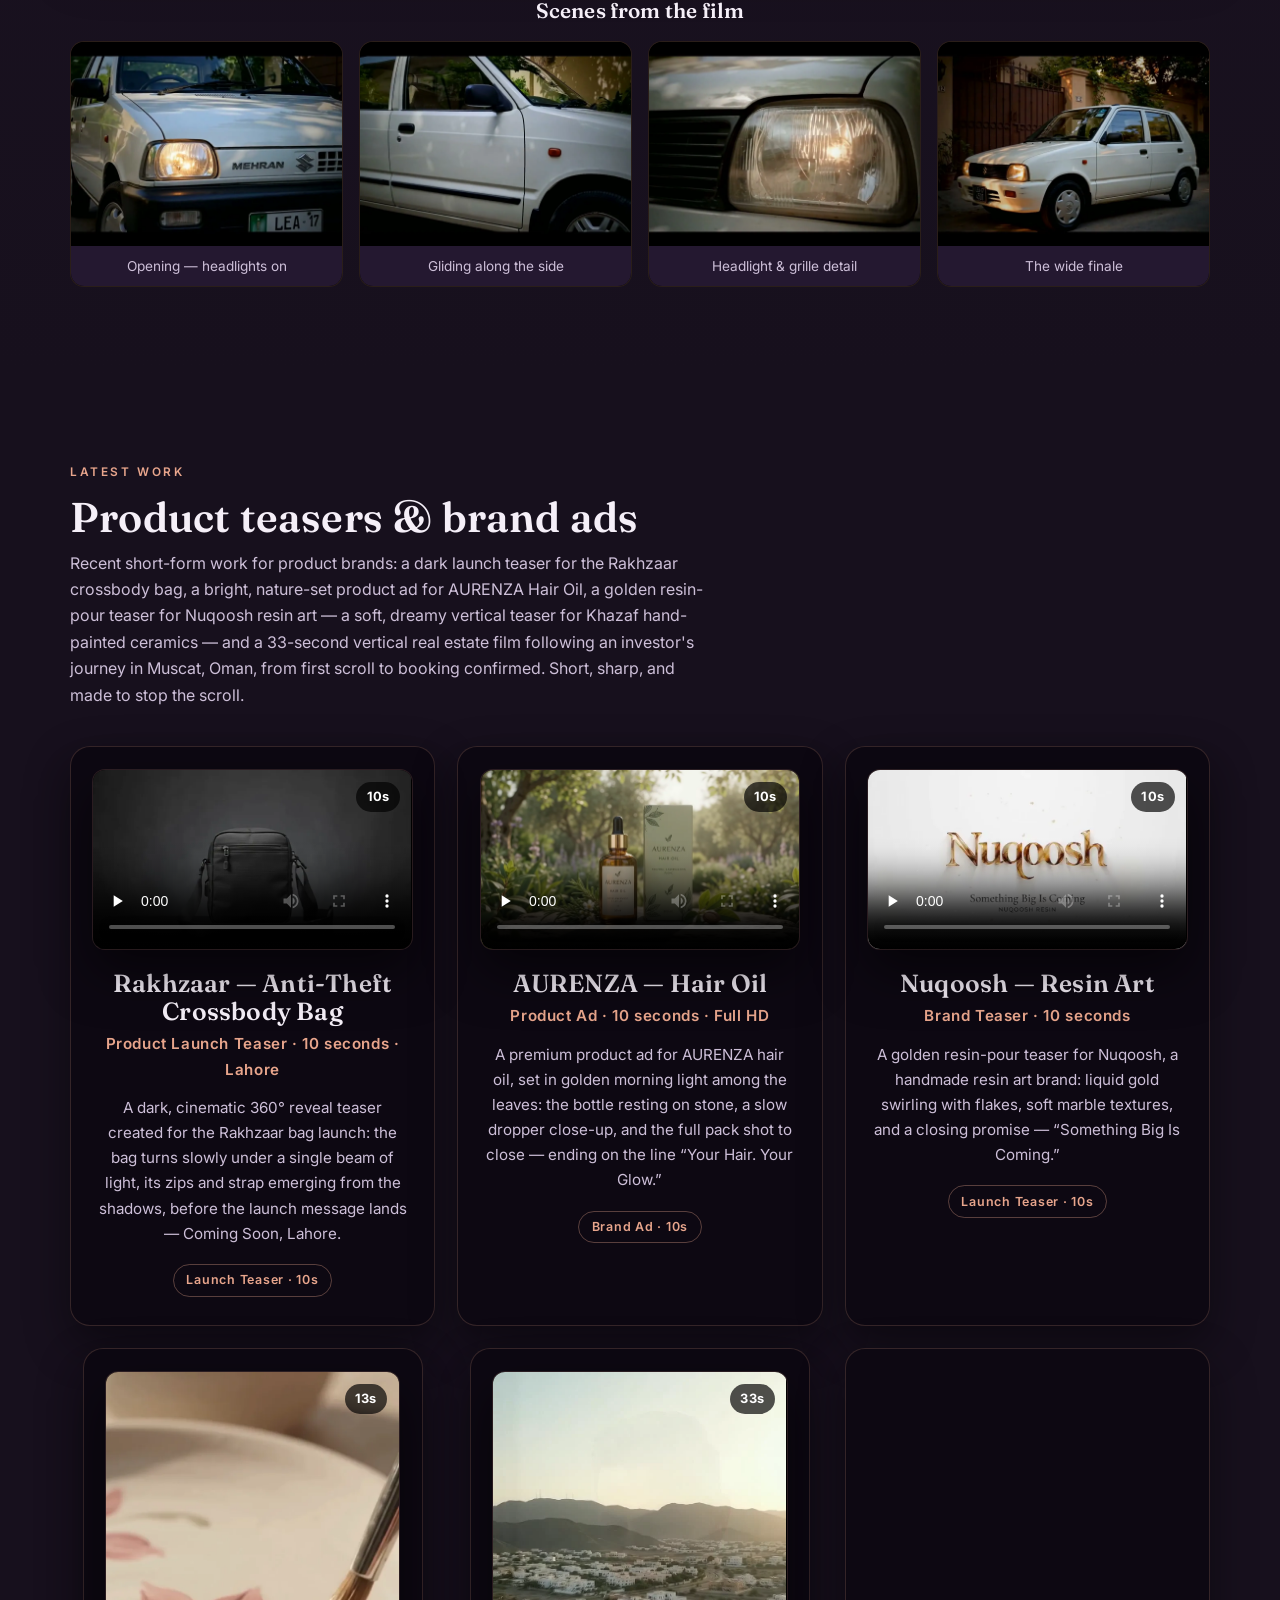
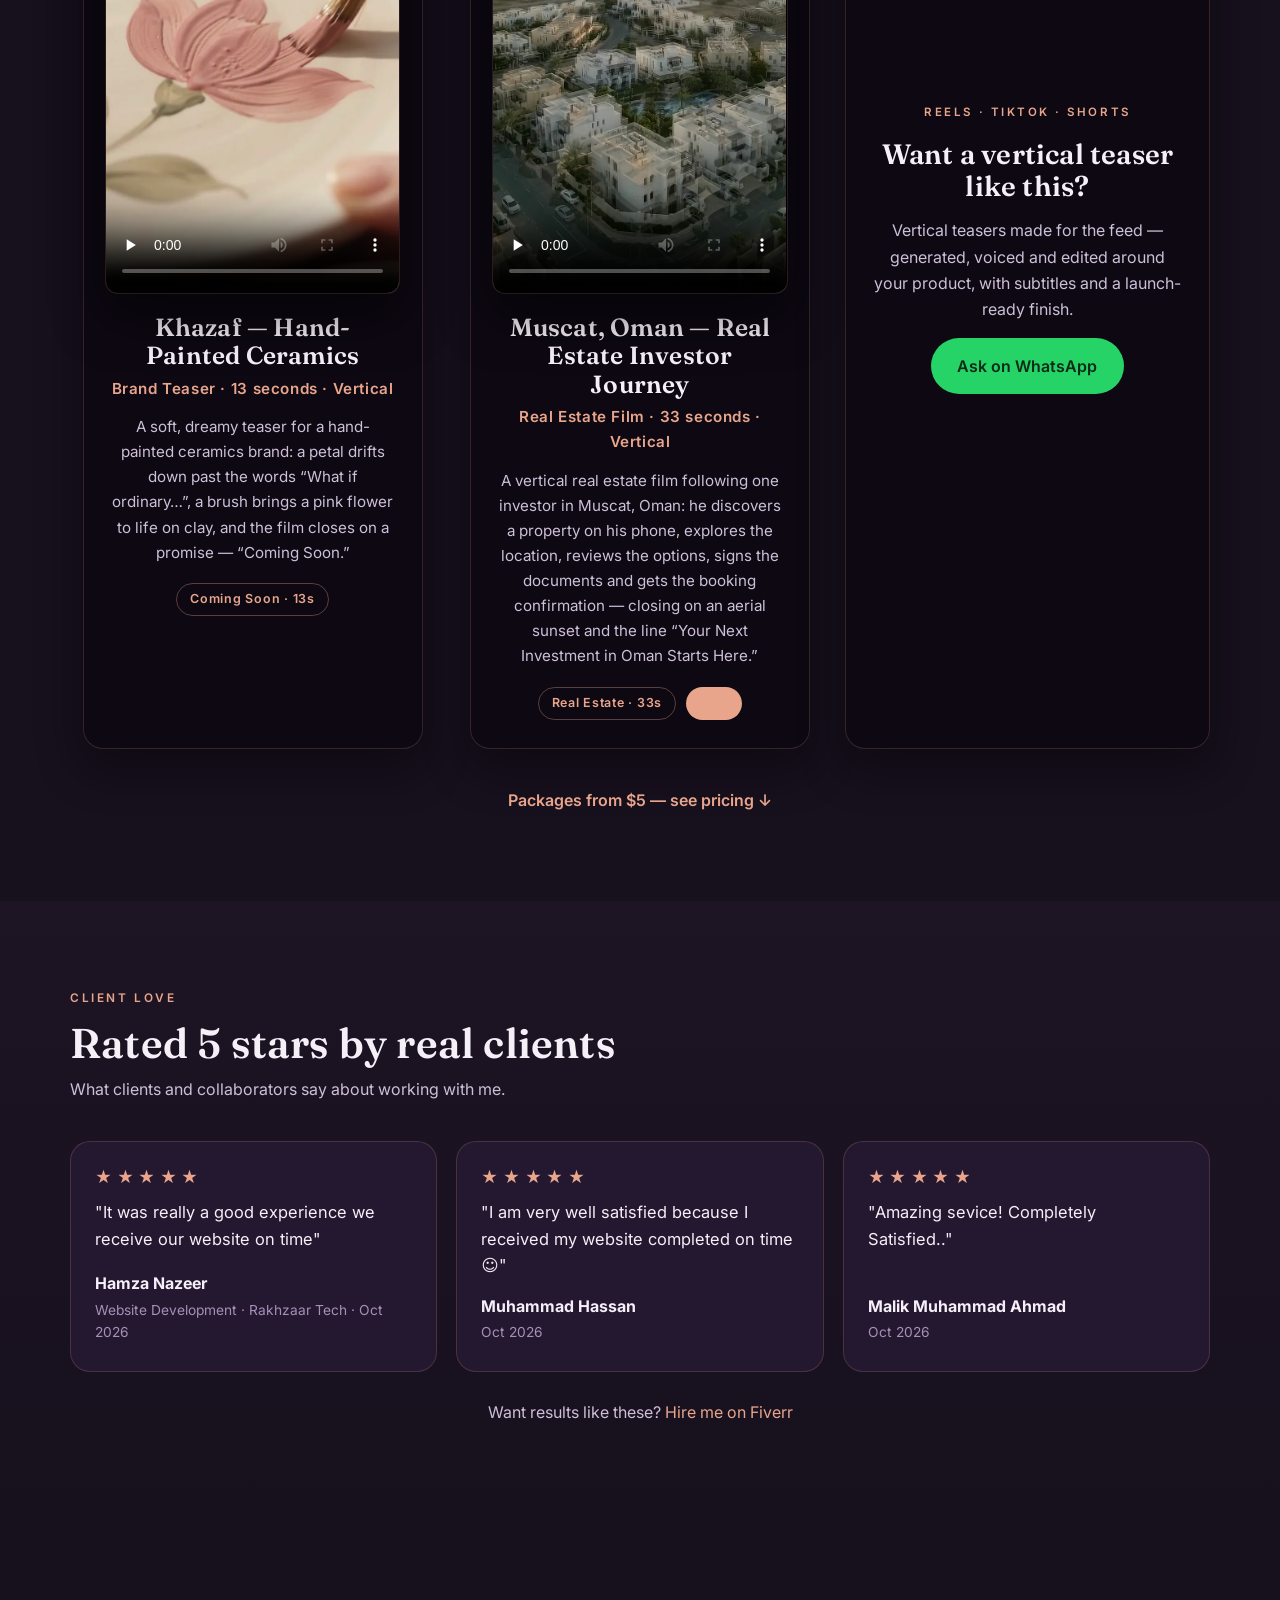
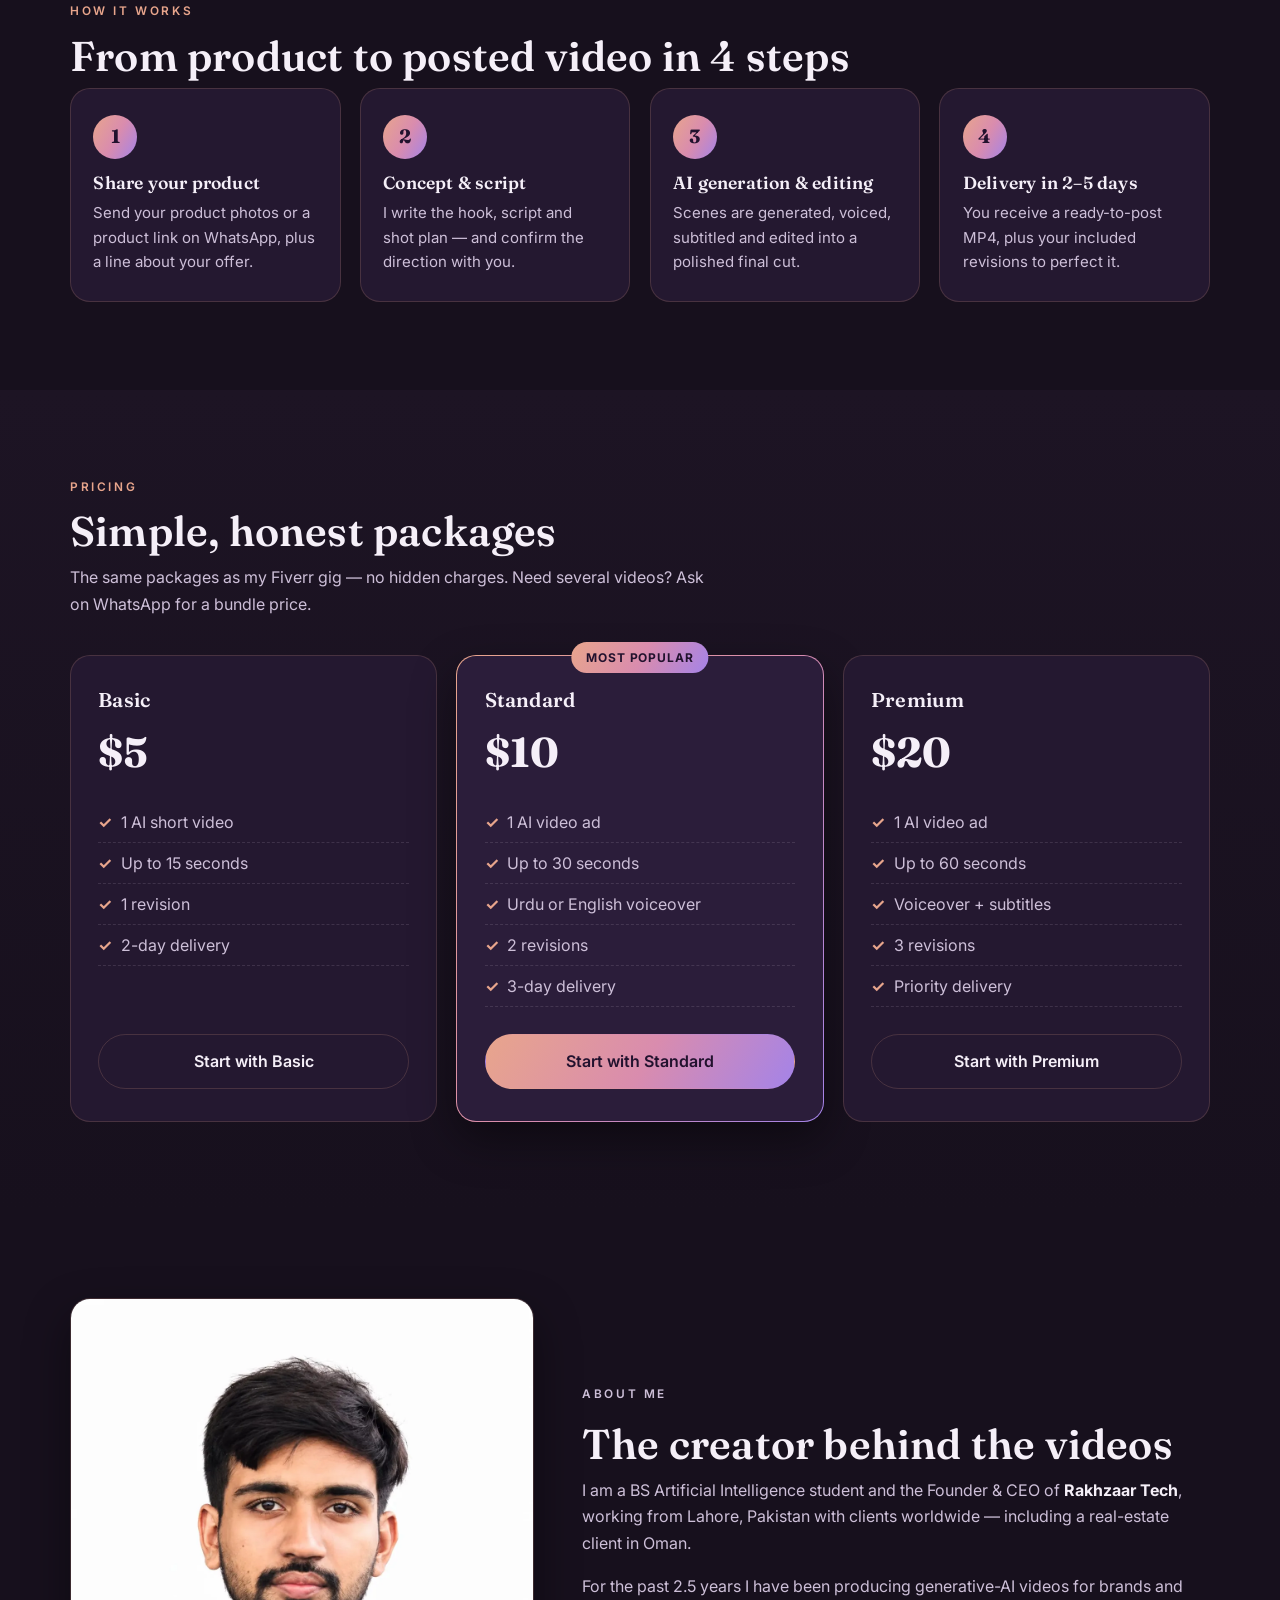
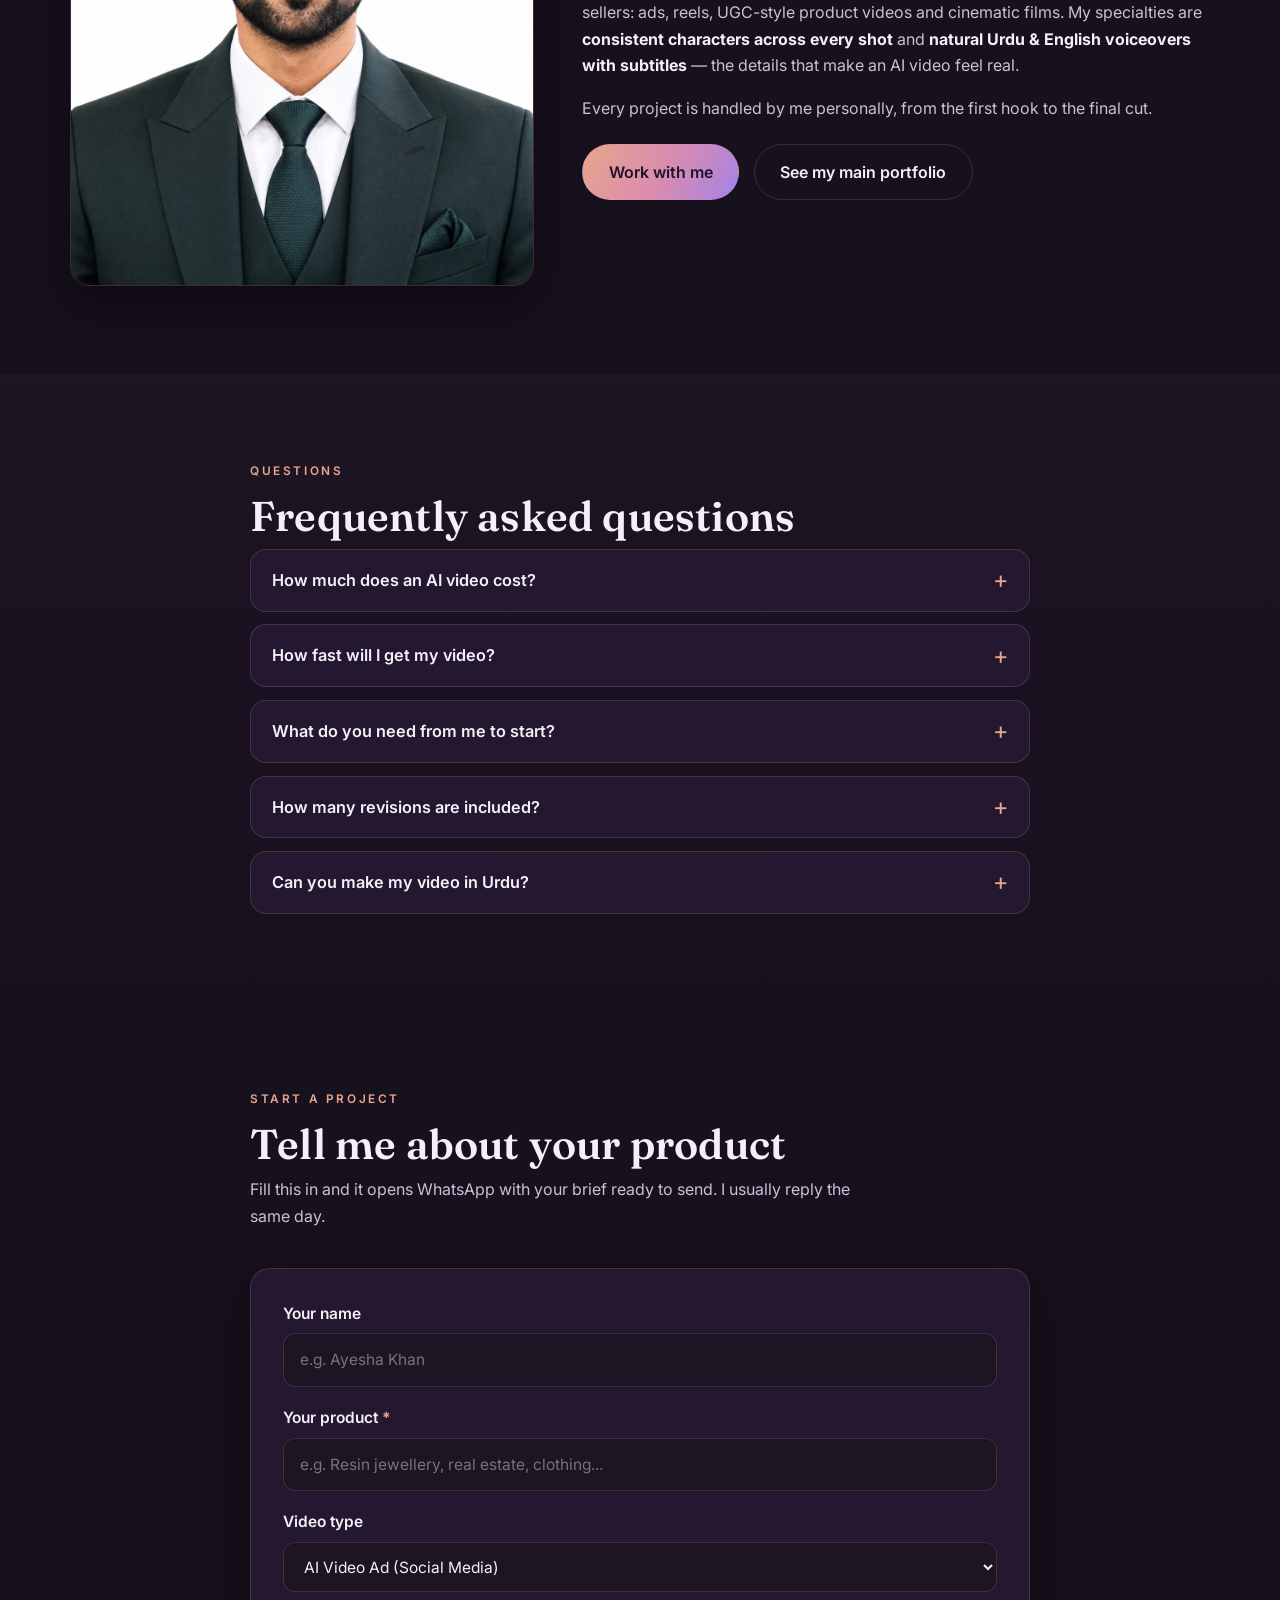
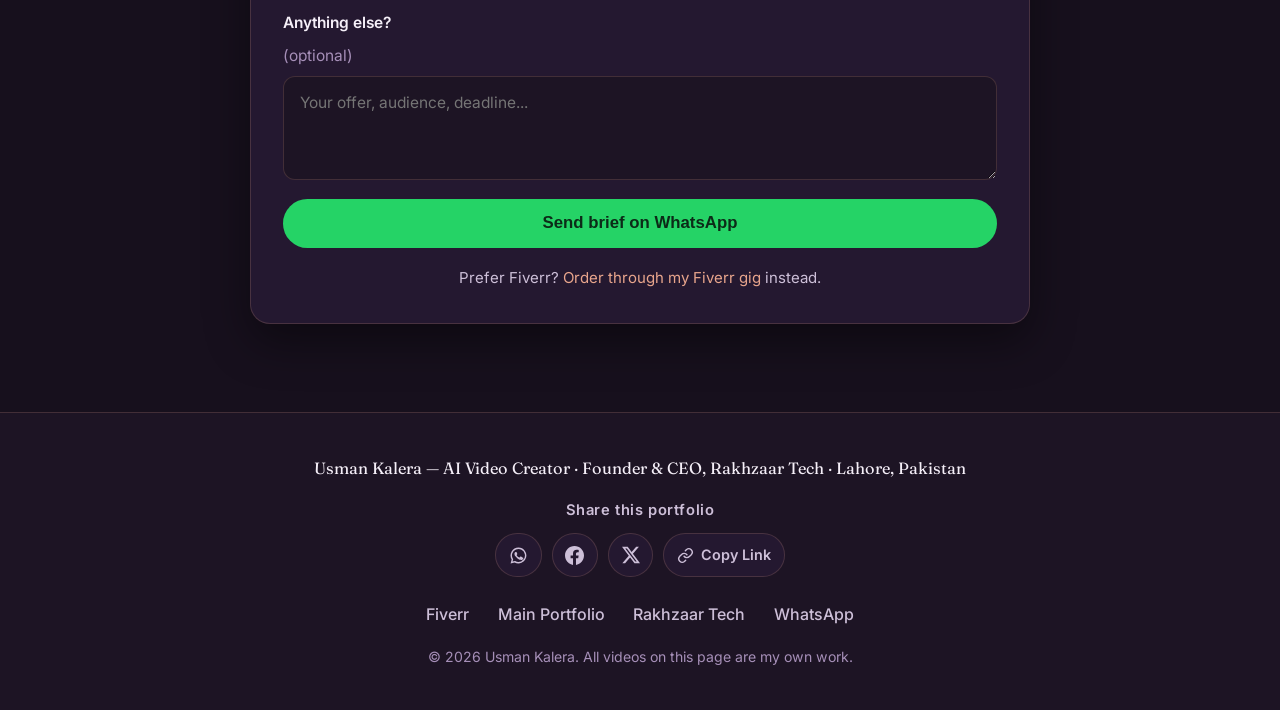
==== commit 8c3a8ef4: "Improve Latest Work gallery: portrait pair, duration badges, hover" ====
--- a/index.html
+++ b/index.html
@@ -402,6 +402,7 @@
                  poster="assets/images/poster-bag.webp"
                  src="assets/videos/rakhzaar-bag-teaser.mp4"
                  aria-label="Launch teaser video for the Rakhzaar anti-theft crossbody bag, 10 seconds" data-i18n-aria="latest_video_label"></video>
+          <span class="duration-badge">10s</span>
         </div>
         <div class="film-meta">
           <h3 data-i18n="latest_title">Rakhzaar — Anti-Theft Crossbody Bag</h3>
@@ -417,6 +418,7 @@
                  poster="assets/images/poster-aurenza.webp"
                  src="assets/videos/aurenza-hair-oil-ad.mp4"
                  aria-label="Product ad video for AURENZA hair oil, 10 seconds" data-i18n-aria="latest2_video_label"></video>
+          <span class="duration-badge">10s</span>
         </div>
         <div class="film-meta">
           <h3 data-i18n="latest2_title">AURENZA — Hair Oil</h3>
@@ -432,6 +434,7 @@
                  poster="assets/images/poster-nuqoosh.webp"
                  src="assets/videos/nuqoosh-resin-teaser.mp4"
                  aria-label="Brand teaser video for Nuqoosh resin art, 10 seconds" data-i18n-aria="latest3_video_label"></video>
+          <span class="duration-badge">10s</span>
         </div>
         <div class="film-meta">
           <h3 data-i18n="latest3_title">Nuqoosh — Resin Art</h3>
@@ -447,6 +450,7 @@
                  poster="assets/images/poster-khazaf.webp"
                  src="assets/videos/khazaf-ceramics-teaser.mp4"
                  aria-label="Brand teaser video for Khazaf hand-painted ceramics, 13 seconds, vertical" data-i18n-aria="latest4_video_label"></video>
+          <span class="duration-badge">13s</span>
         </div>
         <div class="film-meta">
           <h3 data-i18n="latest4_title">Khazaf — Hand-Painted Ceramics</h3>
@@ -462,12 +466,13 @@
                  poster="assets/images/poster-oman.webp"
                  src="assets/videos/oman-investor-journey.mp4"
                  aria-label="Real estate film of an investor journey in Muscat, Oman, 33 seconds, vertical" data-i18n-aria="latest5_video_label"></video>
+          <span class="duration-badge">33s</span>
         </div>
         <div class="film-meta">
           <h3 data-i18n="latest5_title">Muscat, Oman — Real Estate Investor Journey</h3>
           <p class="film-caption" data-i18n="latest5_caption">Real Estate Film · 33 seconds · Vertical</p>
           <p data-i18n="latest5_desc">A vertical real estate film following one investor in Muscat, Oman: he discovers a property on his phone, explores the location, reviews the options, signs the documents and gets the booking confirmation — closing on an aerial sunset and the line “Your Next Investment in Oman Starts Here.”</p>
-          <span class="tag" data-i18n="latest5_tag">Real Estate · 33s</span>
+          <span class="tag" data-i18n="latest5_tag">Real Estate · 33s</span> <span class="tag tag-new" data-i18n="latest5_new">New</span>
         </div>
       </article>
 
--- a/style.css
+++ b/style.css
@@ -540,3 +540,18 @@
 .form-error{color:#ff9d8a;font-size:.9rem;font-weight:500;line-height:1.5}
 html[data-theme="light"] .form-error{color:#b3261e}
 .brief-form input[aria-invalid="true"]{border-color:#e5484d}
+
+/* ============ Round 8: Latest work gallery — portrait pair, badges, hover ============ */
+.latest-grid{align-items:stretch}
+.latest-grid .film-card{transition:transform .25s,border-color .25s,box-shadow .25s}
+.latest-grid .film-card:hover{transform:translateY(-5px);border-color:rgba(232,165,140,.45);box-shadow:var(--shadow)}
+html[data-theme="light"] .latest-grid .film-card:hover{border-color:rgba(122,72,110,.45)}
+.latest-grid .film-player{position:relative}
+.latest-grid .film-video{transition:transform .45s ease}
+.latest-grid .film-card:hover .film-video{transform:scale(1.03)}
+.duration-badge{position:absolute;top:.75rem;inset-inline-end:.75rem;z-index:2;background:rgba(0,0,0,.68);color:#fff;font-size:.8rem;font-weight:700;letter-spacing:.02em;padding:.28rem .65rem;border-radius:999px;pointer-events:none}
+.latest-card-portrait{grid-column:auto;width:100%;max-width:340px;justify-self:center}
+@media (min-width:1101px){
+  .latest-card-portrait{grid-column:auto}
+}
+.tag-new{margin-inline-start:.4rem;background:var(--rose);color:#22122e;border-color:var(--rose)}
